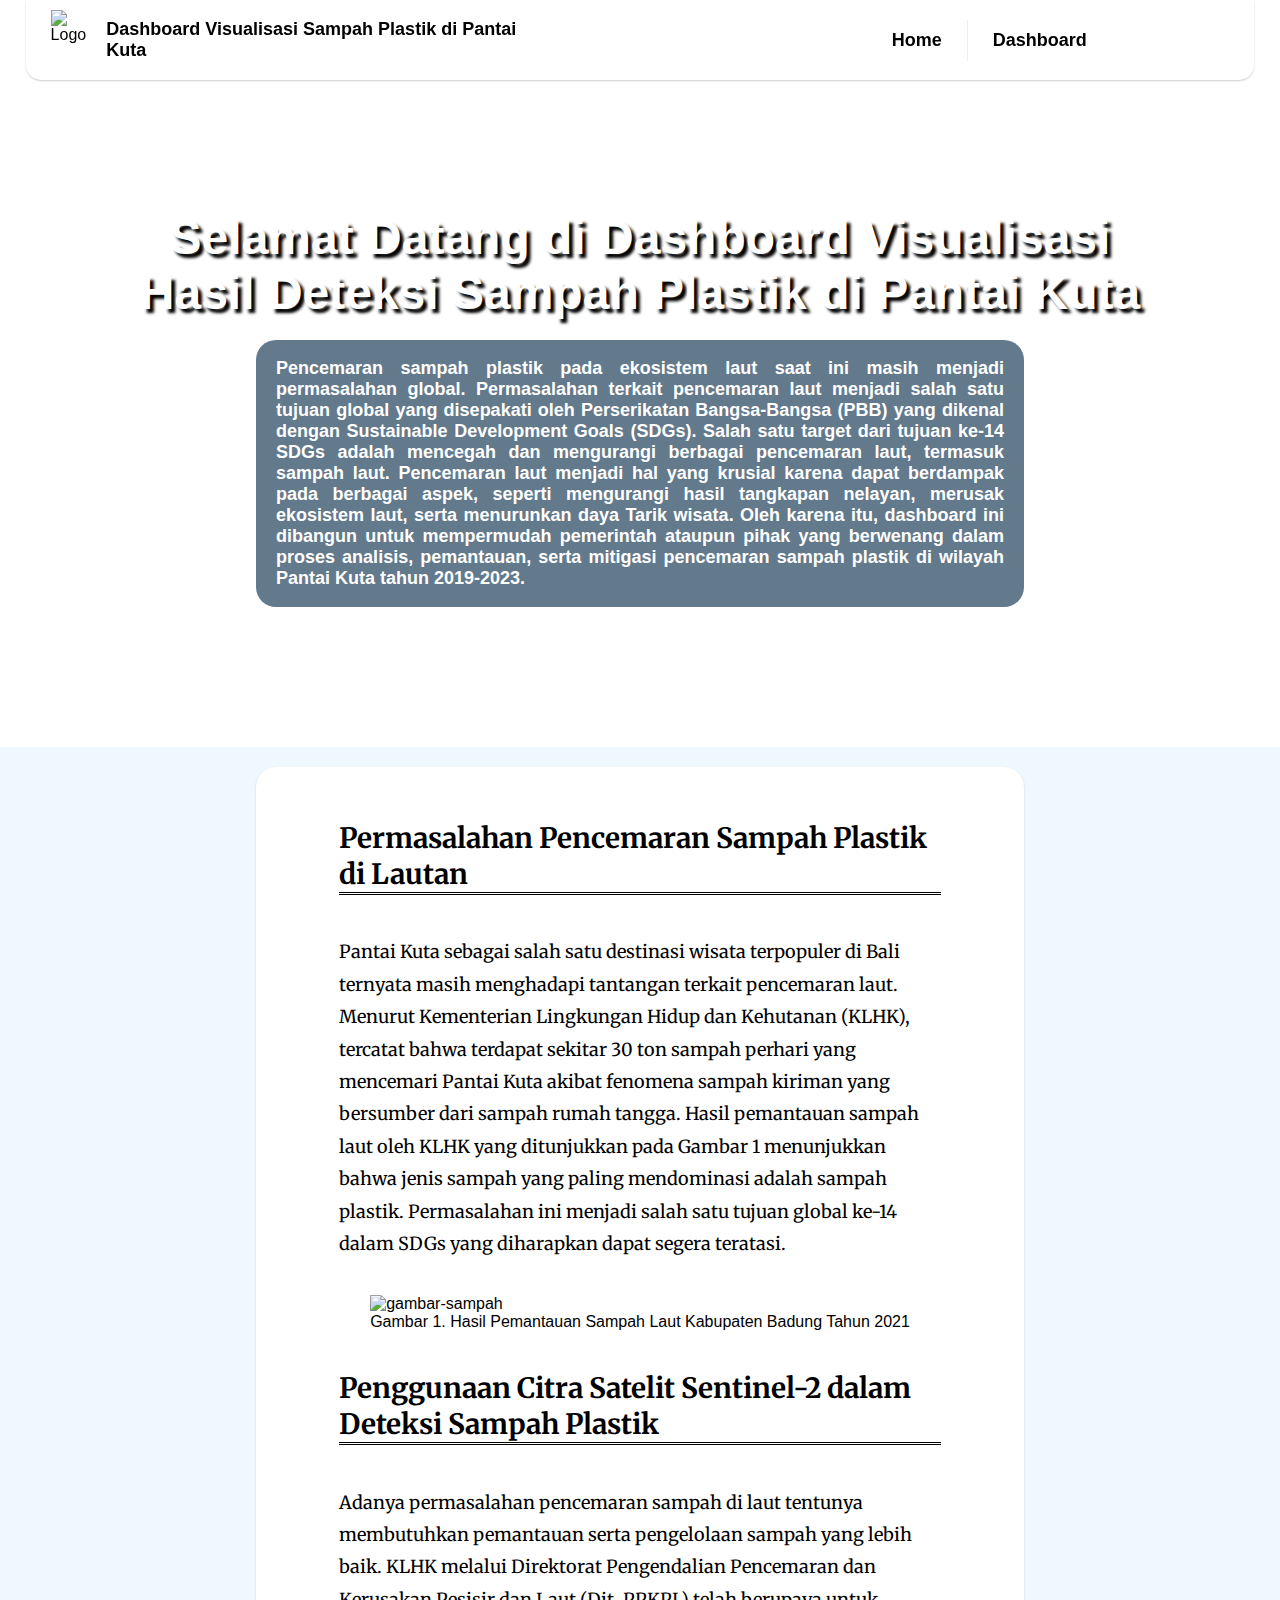
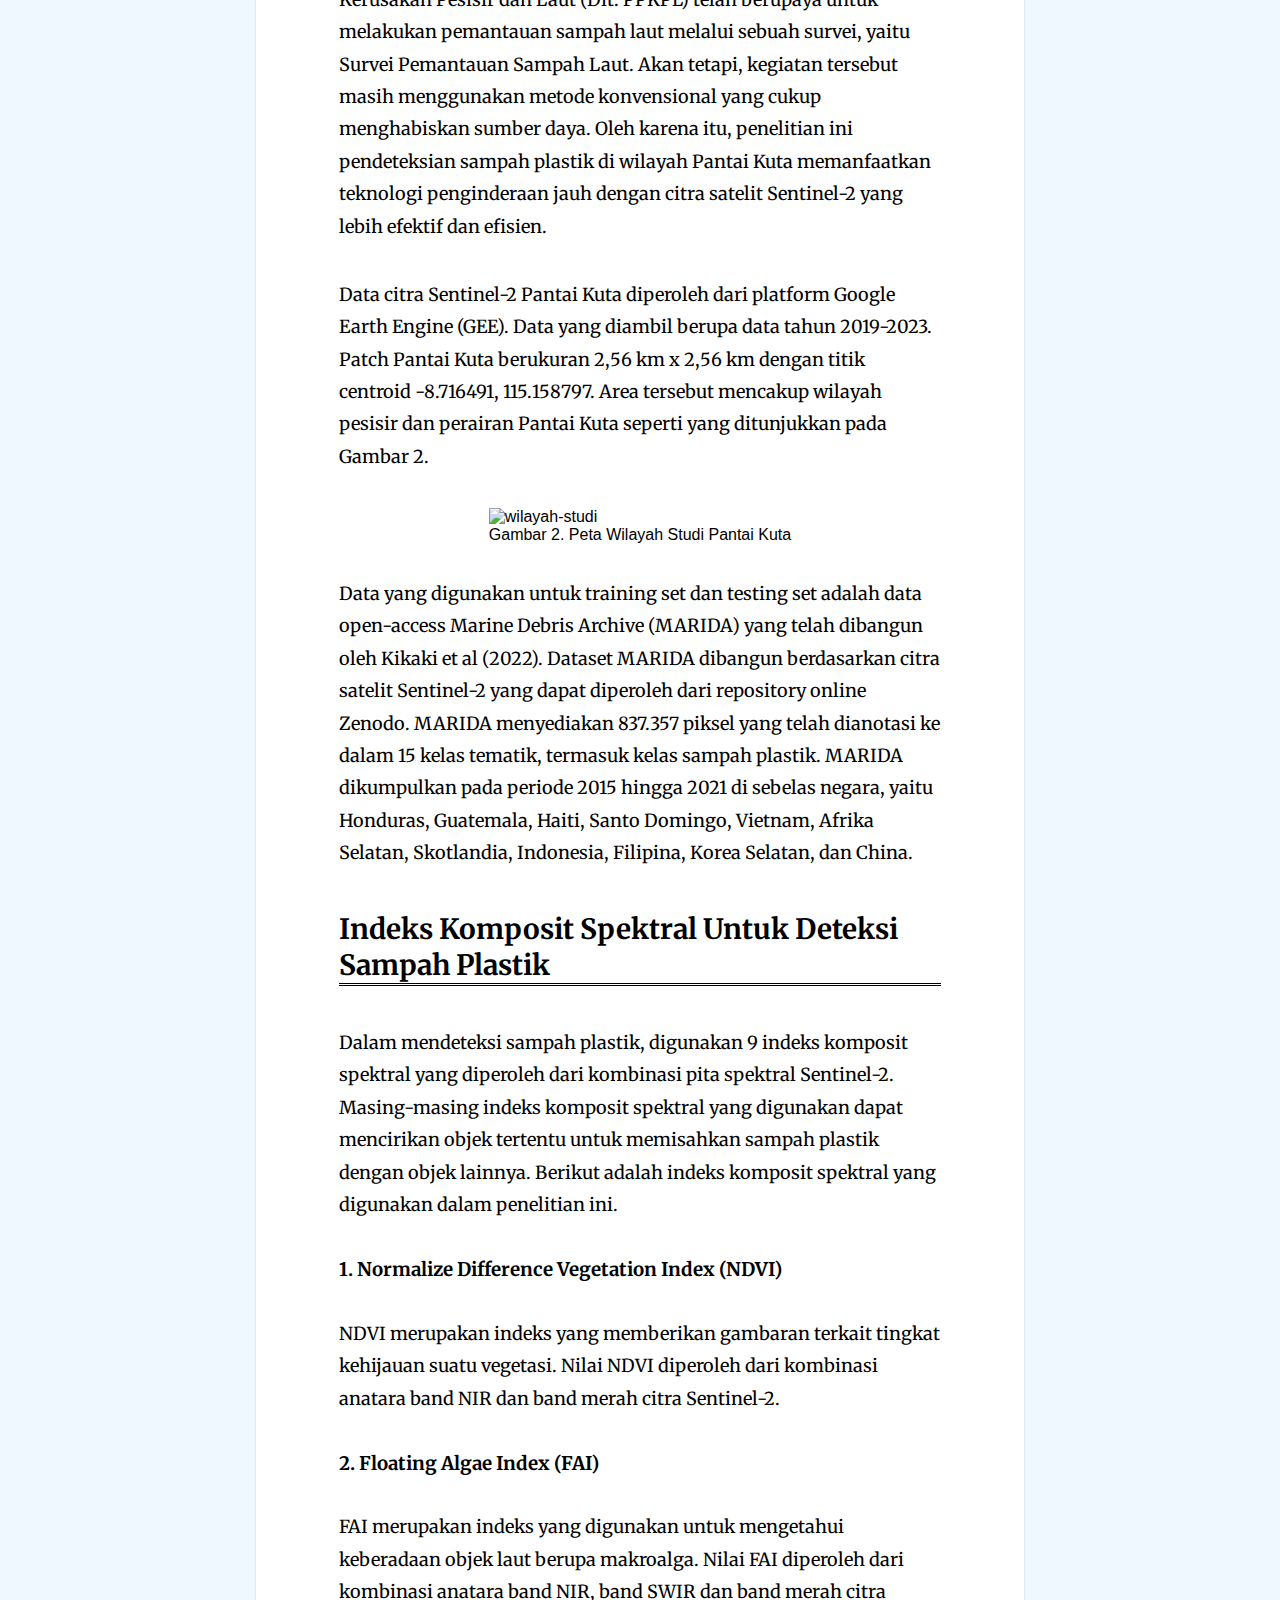
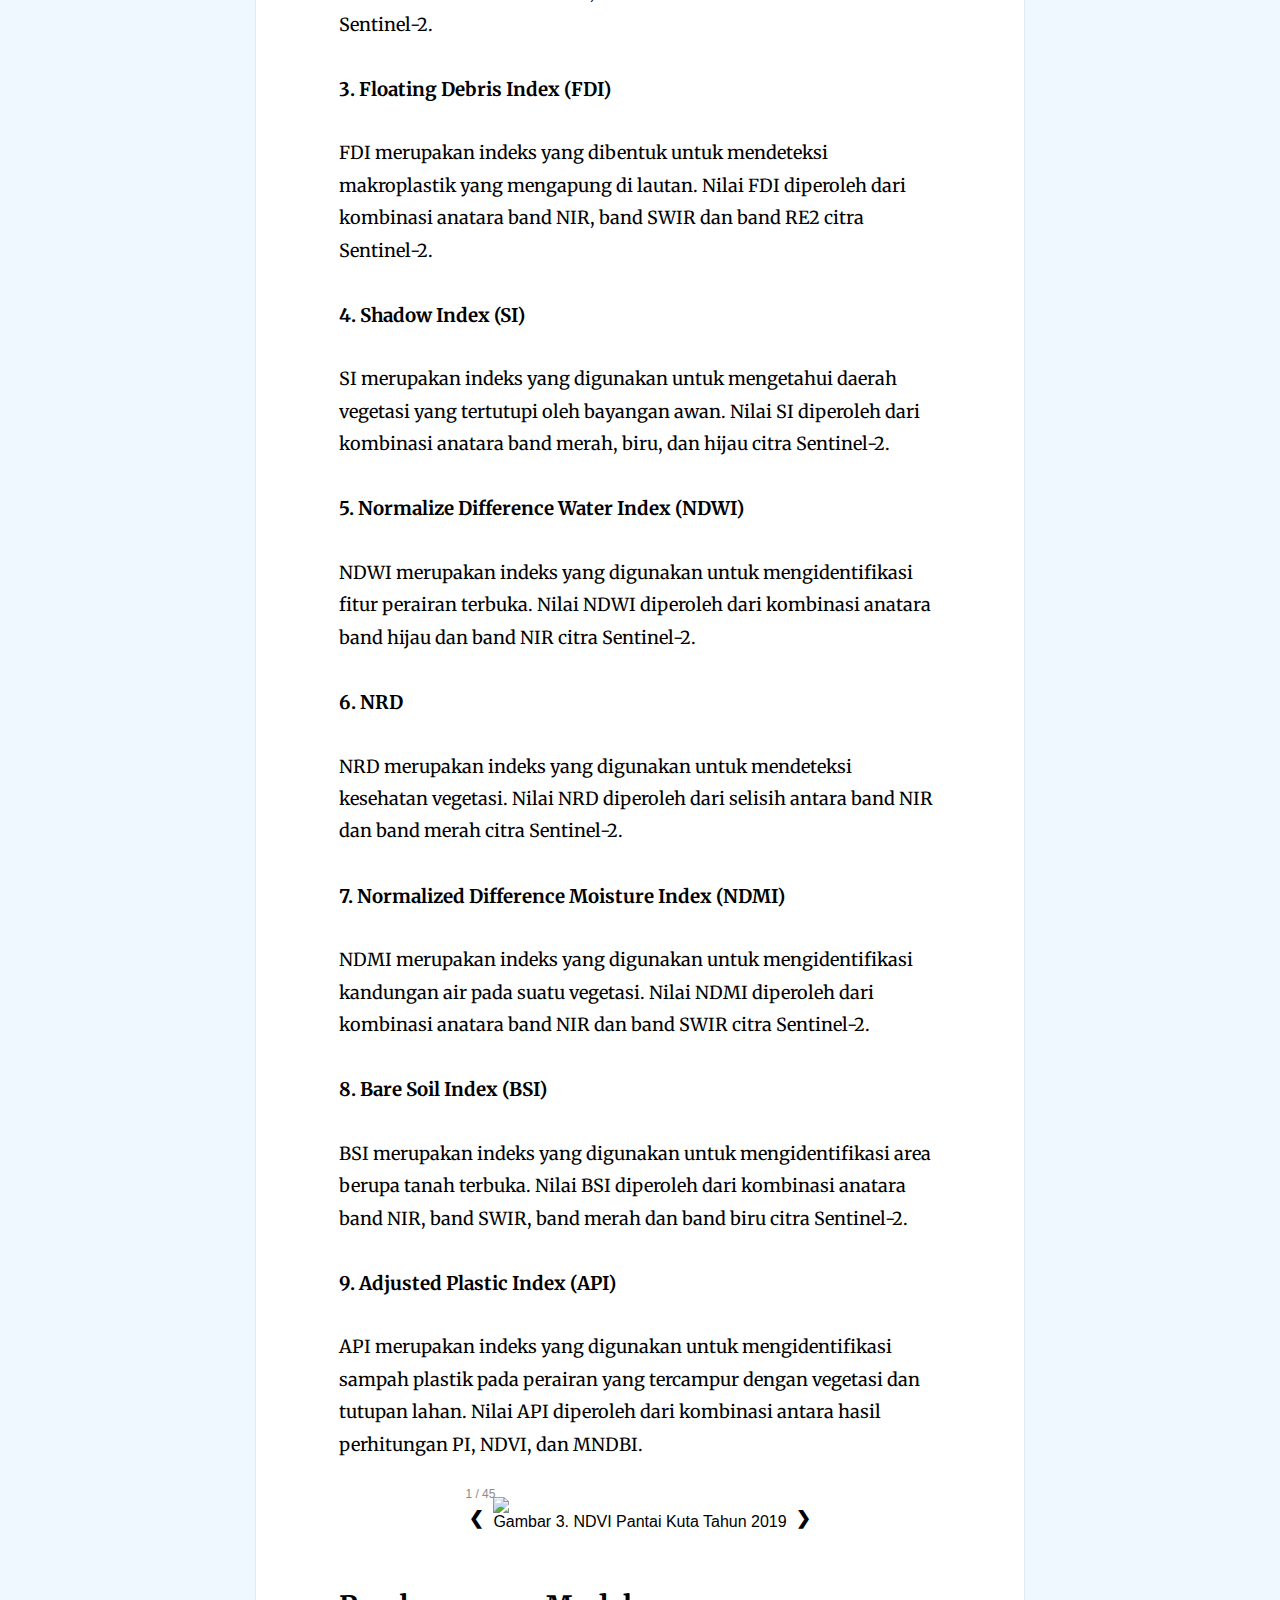
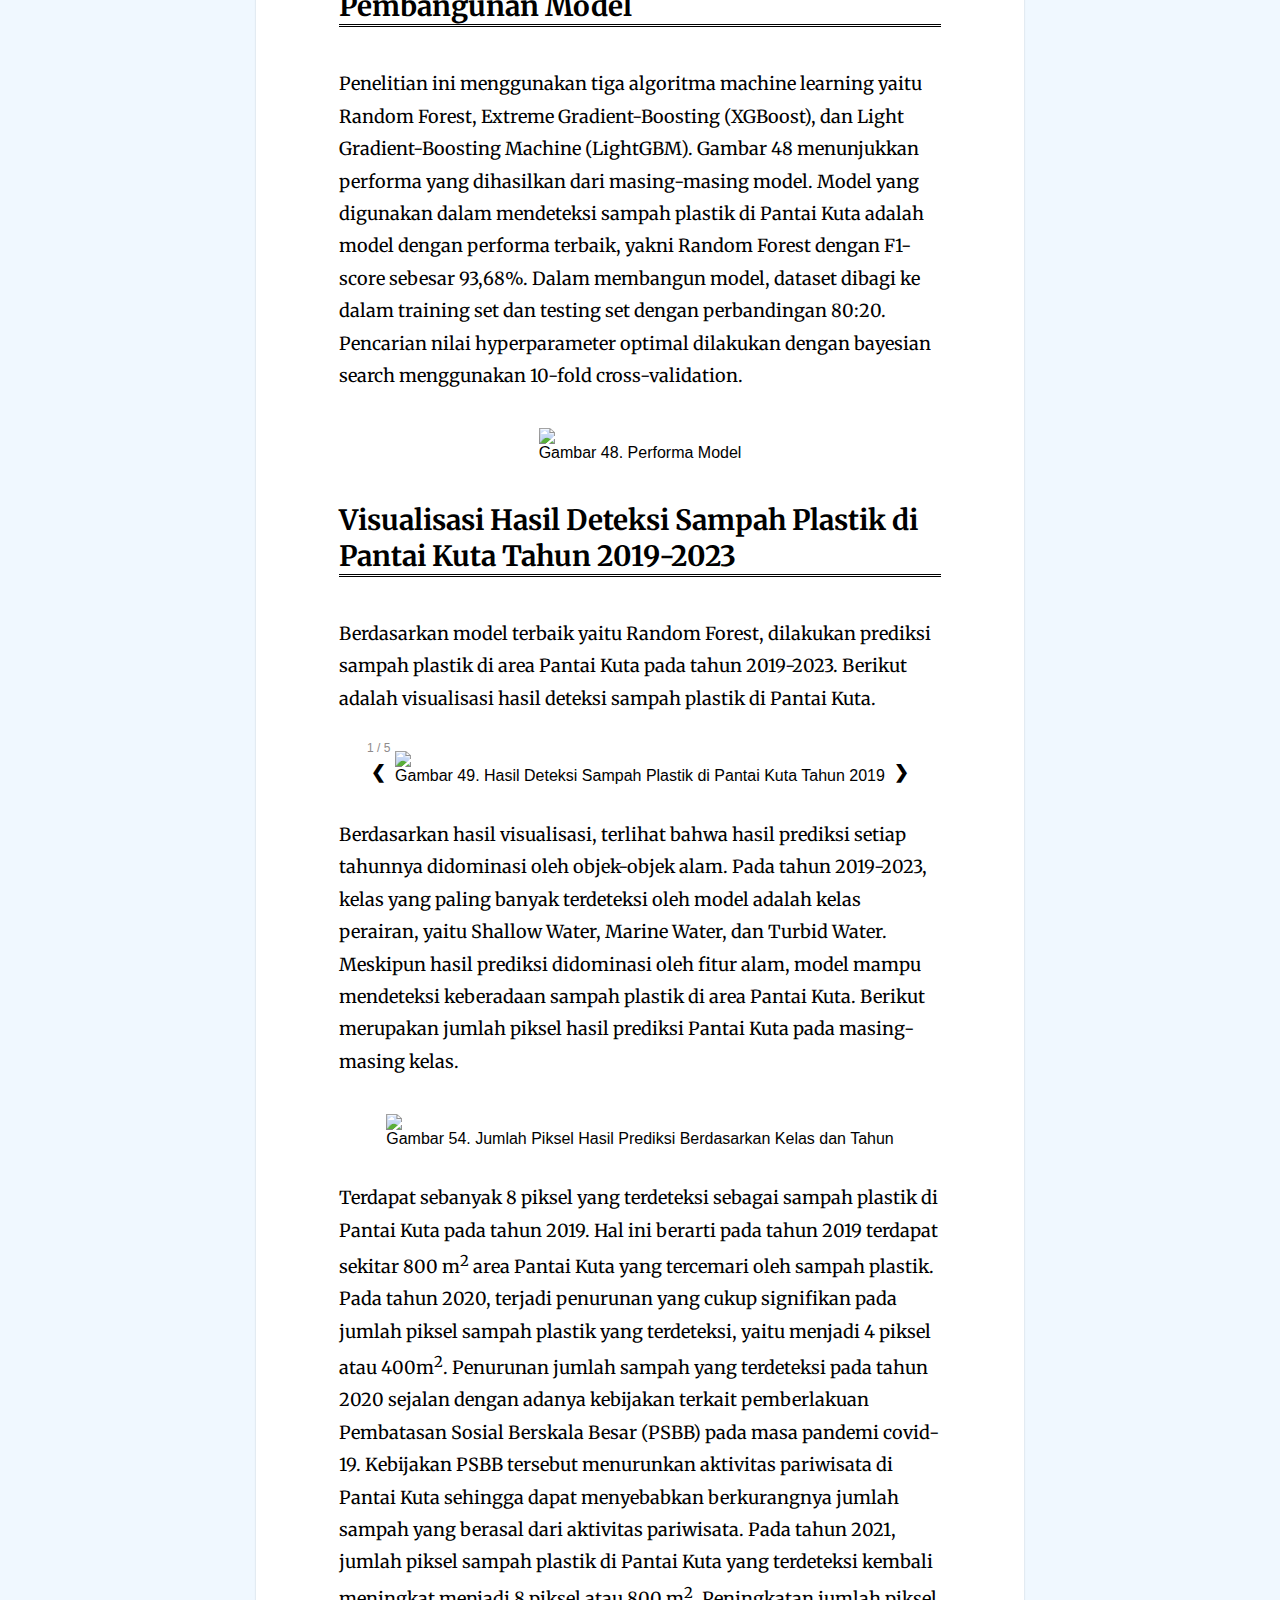
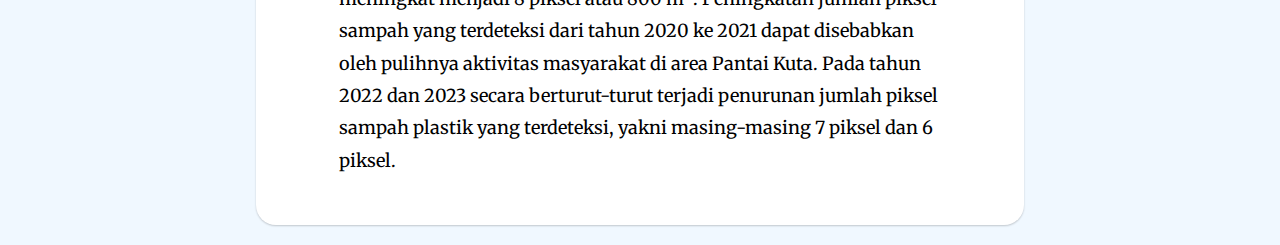
==== index.html @ 047f3d24 "Add files via upload" ====
<!doctype html>
<html lang="en">
    <head>
        <meta charset="utf-8">
        <meta http-equiv="X-UA-Compatible" content="IE=edge">
        <meta name="viewport" content="initial-scale=1,user-scalable=no,maximum-scale=1,width=device-width">
        <meta name="mobile-web-app-capable" content="yes">
        <meta name="apple-mobile-web-app-capable" content="yes">
        <link rel="stylesheet" href="css/leaflet.css">
        <link rel="stylesheet" href="css/qgis2web.css"><link rel="stylesheet" href="css/fontawesome-all.min.css">
        <link rel="stylesheet" href="css/filter.css">
        <link rel="stylesheet" href="css/nouislider.min.css">
        <link rel="stylesheet" href="css/leaflet-control-geocoder.Geocoder.css">
        <link rel="stylesheet" href="css/slideshow.css">
        <link rel="stylesheet" href="css/nav-style.css">
        <link href="https://fonts.googleapis.com/css?family=Merriweather:400,400i,700&display=swap" rel="stylesheet">
        <style>
        html {
            background-color: white;
            width: 100%;
            height: 80%;
            padding: 0;
            margin: 0;
        }
        body {
            width: 100%;
            height: 120%;
            padding: 0;
            margin: 0;
			background-image: url('images/bg.jpeg');
			/* background-position: center; */
			background-size: cover; 
        }
        </style>
        <link rel="icon" href="images/logo-stis.png" type="image/png">
        <title>Dashboard | Pantai Kuta</title>
    </head>
    <body>
        <!-- BATAS -->
        <header>
            <div class="nav-wrapper">
                <div class="logo-container">
                    <img class="logo" src="images/logo-stis.png" alt="Logo">
                    <div class="nav-judul">
                        Dashboard Visualisasi Sampah Plastik di Pantai Kuta
                    </div>
                </div>
                <nav>
                    <input class="hidden" type="checkbox" id="menuToggle">
                    <label class="menu-btn" for="menuToggle">
                        <div class="menu"></div>
                        <div class="menu"></div>
                        <div class="menu"></div>
                    </label>
                    <div class="nav-container">
                        <ul class="nav-tabs">
                            <li class="nav-tab"><a href="index.html">Home</a></li>
                            <li class="nav-tab"><a href="dashboard.html">Dashboard</a></li>
                        </ul>
                    </div>
                </nav>
            </div>
        </header>
		<div class="container1">
            <div class="cont11">
                Selamat Datang di Dashboard Visualisasi<br>Hasil Deteksi Sampah Plastik di Pantai Kuta
            </div>
			<div class="cont12">
                <p>
                    Pencemaran sampah plastik pada ekosistem laut saat ini masih menjadi permasalahan global. Permasalahan terkait pencemaran laut menjadi salah satu tujuan global yang disepakati oleh Perserikatan Bangsa-Bangsa (PBB) yang dikenal dengan Sustainable Development Goals (SDGs). Salah satu target dari tujuan ke-14 SDGs adalah mencegah dan mengurangi berbagai pencemaran laut, termasuk sampah laut. Pencemaran laut menjadi hal yang krusial karena dapat berdampak pada berbagai aspek, seperti mengurangi hasil tangkapan nelayan, merusak ekosistem laut, serta menurunkan daya Tarik wisata. Oleh karena itu, dashboard ini dibangun untuk mempermudah pemerintah ataupun pihak yang berwenang dalam proses analisis, pemantauan, serta mitigasi pencemaran sampah plastik di wilayah Pantai Kuta tahun 2019-2023.
                </p>
            </div>
		</div>

        <div class="container2">
            <div class="container-isi">
                <h2>Permasalahan Pencemaran Sampah Plastik di Lautan</h2>
                <p>
                    Pantai Kuta sebagai salah satu destinasi wisata terpopuler di Bali ternyata masih menghadapi tantangan terkait pencemaran laut. Menurut Kementerian Lingkungan Hidup dan Kehutanan (KLHK), tercatat bahwa terdapat sekitar 30 ton sampah perhari yang mencemari Pantai Kuta akibat fenomena sampah kiriman yang bersumber dari sampah rumah tangga. Hasil pemantauan sampah laut oleh KLHK yang ditunjukkan pada Gambar 1 menunjukkan bahwa jenis sampah yang paling mendominasi adalah sampah plastik. Permasalahan ini menjadi salah satu tujuan global ke-14 dalam SDGs yang diharapkan dapat segera teratasi.
                </p>
                <figure>
                    <img src="images/sampah-kuta.png" alt="gambar-sampah">
                    <figcaption>Gambar 1. Hasil Pemantauan Sampah Laut Kabupaten Badung Tahun 2021</figcaption>
                </figure>
                <h2>Penggunaan Citra Satelit Sentinel-2 dalam Deteksi Sampah Plastik</h2>
                <p>
                    Adanya permasalahan pencemaran sampah di laut tentunya membutuhkan pemantauan serta pengelolaan sampah yang lebih baik. KLHK melalui Direktorat Pengendalian Pencemaran dan Kerusakan Pesisir dan Laut (Dit. PPKPL) telah berupaya untuk melakukan pemantauan sampah laut melalui sebuah survei, yaitu Survei Pemantauan Sampah Laut. Akan tetapi, kegiatan tersebut masih menggunakan metode konvensional yang cukup menghabiskan sumber daya. Oleh karena itu, penelitian ini pendeteksian sampah plastik di wilayah Pantai Kuta memanfaatkan teknologi penginderaan jauh dengan citra satelit Sentinel-2 yang lebih efektif dan efisien.
                </p>
                <p>Data citra Sentinel-2 Pantai Kuta diperoleh dari platform Google Earth Engine (GEE). Data yang diambil berupa data tahun 2019-2023. Patch Pantai Kuta berukuran 2,56 km x 2,56 km dengan titik centroid -8.716491, 115.158797. Area tersebut mencakup wilayah pesisir dan perairan Pantai Kuta seperti yang ditunjukkan pada Gambar 2.</p>
                <figure>
                    <img src="images/layout_kuta.png" alt="wilayah-studi">
                    <figcaption>Gambar 2. Peta Wilayah Studi Pantai Kuta</figcaption>
                </figure>
                <p>
                    Data yang digunakan untuk training set dan testing set adalah data open-access Marine Debris Archive (MARIDA) yang telah dibangun oleh Kikaki et al (2022). Dataset MARIDA dibangun berdasarkan citra satelit Sentinel-2 yang dapat diperoleh dari repository online Zenodo. MARIDA menyediakan 837.357 piksel yang telah dianotasi ke dalam 15 kelas tematik, termasuk kelas sampah plastik. MARIDA dikumpulkan pada periode 2015 hingga 2021 di sebelas negara, yaitu Honduras, Guatemala, Haiti, Santo Domingo, Vietnam, Afrika Selatan, Skotlandia, Indonesia, Filipina, Korea Selatan, dan China.
                </p>
                <h2>Indeks Komposit Spektral Untuk Deteksi Sampah Plastik</h2>
                <p>Dalam mendeteksi sampah plastik, digunakan 9 indeks komposit spektral yang diperoleh dari kombinasi pita spektral Sentinel-2. Masing-masing indeks komposit spektral yang digunakan dapat mencirikan objek tertentu untuk memisahkan sampah plastik dengan objek lainnya. Berikut adalah indeks komposit spektral yang digunakan dalam penelitian ini.</p>
                <h3>1. Normalize Difference Vegetation Index (NDVI)</h3>
                <p>NDVI merupakan indeks yang memberikan gambaran terkait tingkat kehijauan suatu vegetasi. Nilai NDVI diperoleh dari kombinasi anatara band NIR dan band merah citra Sentinel-2.</p>
                <h3>2. Floating Algae Index (FAI)</h3>
                <p>FAI merupakan indeks yang digunakan untuk mengetahui keberadaan objek laut berupa makroalga. Nilai FAI diperoleh dari kombinasi anatara band NIR, band SWIR dan band merah citra Sentinel-2.</p>
                <h3>3. Floating Debris Index (FDI)</h3>
                <p>FDI merupakan indeks yang dibentuk untuk mendeteksi makroplastik yang mengapung di lautan. Nilai FDI diperoleh dari kombinasi anatara band NIR, band SWIR dan band RE2 citra Sentinel-2.</p>
                <h3>4. Shadow Index (SI)</h3>
                <p>SI merupakan indeks yang digunakan untuk mengetahui daerah vegetasi yang tertutupi oleh bayangan awan. Nilai SI diperoleh dari kombinasi anatara band merah, biru, dan hijau citra Sentinel-2. </p>
                <h3>5. Normalize Difference Water Index (NDWI)</h3>
                <p>NDWI merupakan indeks yang digunakan untuk mengidentifikasi fitur perairan terbuka. Nilai NDWI diperoleh dari kombinasi anatara band hijau dan band NIR citra Sentinel-2.</p>
                <h3>6. NRD</h3>
                <p>NRD merupakan indeks yang digunakan untuk mendeteksi kesehatan vegetasi. Nilai NRD diperoleh dari selisih antara band NIR dan band merah citra Sentinel-2.</p>
                <h3>7. Normalized Difference Moisture Index (NDMI)</h3>
                <p>NDMI merupakan indeks yang digunakan untuk mengidentifikasi kandungan air pada suatu vegetasi. Nilai NDMI diperoleh dari kombinasi anatara band NIR dan band SWIR citra Sentinel-2. </p>
                <h3>8. Bare Soil Index (BSI)</h3>
                <p>BSI merupakan indeks yang digunakan untuk mengidentifikasi area berupa tanah terbuka. Nilai BSI diperoleh dari kombinasi anatara band NIR, band SWIR, band merah dan band biru citra Sentinel-2.</p>
                <h3>9. Adjusted Plastic Index (API)</h3>
                <p>API merupakan indeks yang digunakan untuk mengidentifikasi sampah plastik pada perairan yang tercampur dengan vegetasi dan tutupan lahan. Nilai API diperoleh dari kombinasi antara hasil perhitungan PI, NDVI, dan MNDBI. </p>
                <div class="slideshow-container">

                    <div class="mySlides fade">
                      <div class="numbertext">1 / 45</div>
                      <figure>
                        <img src="images/NDVI_2019.png">
                        <figcaption>Gambar 3. NDVI Pantai Kuta Tahun 2019</figcaption>
                      </figure>
                    </div>
                    
                    <div class="mySlides fade">
                      <div class="numbertext">2 / 45</div>
                      <figure>
                        <img src="images/NDVI_2020.png">
                        <figcaption>Gambar 4. NDVI Pantai Kuta Tahun 2020</figcaption>
                      </figure>
                    </div>
                    
                    <div class="mySlides fade">
                        <div class="numbertext">3 / 45</div>
                        <figure>
                          <img src="images/NDVI_2021.png">
                          <figcaption>Gambar 5. NDVI Pantai Kuta Tahun 2021</figcaption>
                        </figure>
                      </div>
                    
                    <div class="mySlides fade">
                        <div class="numbertext">4 / 45</div>
                        <figure>
                          <img src="images/NDVI_2022.png">
                          <figcaption>Gambar 6. NDVI Pantai Kuta Tahun 2022</figcaption>
                        </figure>
                    </div>

                    <div class="mySlides fade">
                        <div class="numbertext">5 / 45</div>
                        <figure>
                          <img src="images/NDVI_2023.png">
                          <figcaption>Gambar 7. NDVI Pantai Kuta Tahun 2023</figcaption>
                        </figure>
                    </div>
                    <div class="mySlides fade">
                        <div class="numbertext">6 / 45</div>
                        <figure>
                          <img src="images/FAI_2019.png">
                          <figcaption>Gambar 8. FAI Pantai Kuta Tahun 2019</figcaption>
                        </figure>
                      </div>
                      
                      <div class="mySlides fade">
                        <div class="numbertext">7 / 45</div>
                        <figure>
                          <img src="images/FAI_2020.png">
                          <figcaption>Gambar 9. FAI Pantai Kuta Tahun 2020</figcaption>
                        </figure>
                      </div>
                      
                      <div class="mySlides fade">
                          <div class="numbertext">8 / 45</div>
                          <figure>
                            <img src="images/FAI_2021.png">
                            <figcaption>Gambar 10. FAI Pantai Kuta Tahun 2021</figcaption>
                          </figure>
                        </div>
                      
                      <div class="mySlides fade">
                          <div class="numbertext">9 / 45</div>
                          <figure>
                            <img src="images/FAI_2022.png">
                            <figcaption>Gambar 11. FAI Pantai Kuta Tahun 2022</figcaption>
                          </figure>
                      </div>
  
                      <div class="mySlides fade">
                          <div class="numbertext">10 / 45</div>
                          <figure>
                            <img src="images/FAI_2023.png">
                            <figcaption>Gambar 12. FAI Pantai Kuta Tahun 2023</figcaption>
                          </figure>
                      </div>
                      <div class="mySlides fade">
                        <div class="numbertext">11 / 45</div>
                        <figure>
                          <img src="images/FDI_2019.png">
                          <figcaption>Gambar 13. FDI Pantai Kuta Tahun 2019</figcaption>
                        </figure>
                      </div>
                      
                      <div class="mySlides fade">
                        <div class="numbertext">12 / 45</div>
                        <figure>
                          <img src="images/FDI_2020.png">
                          <figcaption>Gambar 14. FDI Pantai Kuta Tahun 2020</figcaption>
                        </figure>
                      </div>
                      
                      <div class="mySlides fade">
                          <div class="numbertext">13 / 45</div>
                          <figure>
                            <img src="images/FDI_2021.png">
                            <figcaption>Gambar 15. FDI Pantai Kuta Tahun 2021</figcaption>
                          </figure>
                        </div>
                      
                      <div class="mySlides fade">
                          <div class="numbertext">14 / 45</div>
                          <figure>
                            <img src="images/FDI_2022.png">
                            <figcaption>Gambar 16. FDI Pantai Kuta Tahun 2022</figcaption>
                          </figure>
                      </div>
  
                      <div class="mySlides fade">
                          <div class="numbertext">15 / 45</div>
                          <figure>
                            <img src="images/FDI_2023.png">
                            <figcaption>Gambar 17. FDI Pantai Kuta Tahun 2023</figcaption>
                          </figure>
                      </div>
                      <div class="mySlides fade">
                        <div class="numbertext">16 / 45</div>
                        <figure>
                          <img src="images/SI_2019.png">
                          <figcaption>Gambar 18. SI Pantai Kuta Tahun 2019</figcaption>
                        </figure>
                      </div>
                      
                      <div class="mySlides fade">
                        <div class="numbertext">17 / 45</div>
                        <figure>
                          <img src="images/SI_2020.png">
                          <figcaption>Gambar 19. SI Pantai Kuta Tahun 2020</figcaption>
                        </figure>
                      </div>
                      
                      <div class="mySlides fade">
                          <div class="numbertext">18 / 45</div>
                          <figure>
                            <img src="images/SI_2021.png">
                            <figcaption>Gambar 20. SI Pantai Kuta Tahun 2021</figcaption>
                          </figure>
                        </div>
                      
                      <div class="mySlides fade">
                          <div class="numbertext">19 / 45</div>
                          <figure>
                            <img src="images/SI_2022.png">
                            <figcaption>Gambar 21. SI Pantai Kuta Tahun 2022</figcaption>
                          </figure>
                      </div>
  
                      <div class="mySlides fade">
                          <div class="numbertext">20 / 45</div>
                          <figure>
                            <img src="images/SI_2023.png">
                            <figcaption>Gambar 22. SI Pantai Kuta Tahun 2023</figcaption>
                          </figure>
                      </div>
                      <div class="mySlides fade">
                        <div class="numbertext">21 / 45</div>
                        <figure>
                          <img src="images/NDWI_2019.png">
                          <figcaption>Gambar 23. NDWI Pantai Kuta Tahun 2019</figcaption>
                        </figure>
                      </div>
                      
                      <div class="mySlides fade">
                        <div class="numbertext">22 / 45</div>
                        <figure>
                          <img src="images/NDWI_2020.png">
                          <figcaption>Gambar 24. NDWI Pantai Kuta Tahun 2020</figcaption>
                        </figure>
                      </div>
                      
                      <div class="mySlides fade">
                          <div class="numbertext">23 / 45</div>
                          <figure>
                            <img src="images/NDWI_2021.png">
                            <figcaption>Gambar 25. NDWI Pantai Kuta Tahun 2021</figcaption>
                          </figure>
                        </div>
                      
                      <div class="mySlides fade">
                          <div class="numbertext">24 / 45</div>
                          <figure>
                            <img src="images/NDWI_2022.png">
                            <figcaption>Gambar 26. NDWI Pantai Kuta Tahun 2022</figcaption>
                          </figure>
                      </div>
  
                      <div class="mySlides fade">
                          <div class="numbertext">25 / 45</div>
                          <figure>
                            <img src="images/NDWI_2023.png">
                            <figcaption>Gambar 27. NDWI Pantai Kuta Tahun 2023</figcaption>
                          </figure>
                      </div>
                      <div class="mySlides fade">
                        <div class="numbertext">26 / 45</div>
                        <figure>
                          <img src="images/NRD_2019.png">
                          <figcaption>Gambar 28. NRD Pantai Kuta Tahun 2019</figcaption>
                        </figure>
                      </div>
                      
                      <div class="mySlides fade">
                        <div class="numbertext">27 / 45</div>
                        <figure>
                          <img src="images/NRD_2020.png">
                          <figcaption>Gambar 29. NRD Pantai Kuta Tahun 2020</figcaption>
                        </figure>
                      </div>
                      
                      <div class="mySlides fade">
                          <div class="numbertext">28 / 45</div>
                          <figure>
                            <img src="images/NRD_2021.png">
                            <figcaption>Gambar 30. NRD Pantai Kuta Tahun 2021</figcaption>
                          </figure>
                        </div>
                      
                      <div class="mySlides fade">
                          <div class="numbertext">29 / 45</div>
                          <figure>
                            <img src="images/NRD_2022.png">
                            <figcaption>Gambar 31. NRD Pantai Kuta Tahun 2022</figcaption>
                          </figure>
                      </div>
  
                      <div class="mySlides fade">
                          <div class="numbertext">30 / 45</div>
                          <figure>
                            <img src="images/NRD_2023.png">
                            <figcaption>Gambar 32. NRD Pantai Kuta Tahun 2023</figcaption>
                          </figure>
                      </div>
                      <div class="mySlides fade">
                        <div class="numbertext">31 / 45</div>
                        <figure>
                          <img src="images/NDMI_2019.png">
                          <figcaption>Gambar 33. NDMI Pantai Kuta Tahun 2019</figcaption>
                        </figure>
                      </div>
                      
                      <div class="mySlides fade">
                        <div class="numbertext">32 / 45</div>
                        <figure>
                          <img src="images/NDMI_2020.png">
                          <figcaption>Gambar 34. NDMI Pantai Kuta Tahun 2020</figcaption>
                        </figure>
                      </div>
                      
                      <div class="mySlides fade">
                          <div class="numbertext">33 / 45</div>
                          <figure>
                            <img src="images/NDMI_2021.png">
                            <figcaption>Gambar 35. NDMI Pantai Kuta Tahun 2021</figcaption>
                          </figure>
                        </div>
                      
                      <div class="mySlides fade">
                          <div class="numbertext">34 / 45</div>
                          <figure>
                            <img src="images/NDMI_2022.png">
                            <figcaption>Gambar 36. NDMI Pantai Kuta Tahun 2022</figcaption>
                          </figure>
                      </div>
  
                      <div class="mySlides fade">
                          <div class="numbertext">35 / 45</div>
                          <figure>
                            <img src="images/NDMI_2023.png">
                            <figcaption>Gambar 37. NDMI Pantai Kuta Tahun 2023</figcaption>
                          </figure>
                      </div>
                      <div class="mySlides fade">
                        <div class="numbertext">36 / 45</div>
                        <figure>
                          <img src="images/BSI_2019.png">
                          <figcaption>Gambar 38. BSI Pantai Kuta Tahun 2019</figcaption>
                        </figure>
                      </div>
                      
                      <div class="mySlides fade">
                        <div class="numbertext">37 / 45</div>
                        <figure>
                          <img src="images/BSI_2020.png">
                          <figcaption>Gambar 39. BSI Pantai Kuta Tahun 2020</figcaption>
                        </figure>
                      </div>
                      
                      <div class="mySlides fade">
                          <div class="numbertext">38 / 45</div>
                          <figure>
                            <img src="images/BSI_2021.png">
                            <figcaption>Gambar 40. BSI Pantai Kuta Tahun 2021</figcaption>
                          </figure>
                        </div>
                      
                      <div class="mySlides fade">
                          <div class="numbertext">39 / 45</div>
                          <figure>
                            <img src="images/BSI_2022.png">
                            <figcaption>Gambar 41. BSI Pantai Kuta Tahun 2022</figcaption>
                          </figure>
                      </div>
  
                      <div class="mySlides fade">
                          <div class="numbertext">40 / 45</div>
                          <figure>
                            <img src="images/BSI_2023.png">
                            <figcaption>Gambar 42. BSI Pantai Kuta Tahun 2023</figcaption>
                          </figure>
                      </div>
                      <div class="mySlides fade">
                        <div class="numbertext">41 / 45</div>
                        <figure>
                          <img src="images/API_2019.png">
                          <figcaption>Gambar 43. API Pantai Kuta Tahun 2019</figcaption>
                        </figure>
                      </div>
                      
                      <div class="mySlides fade">
                        <div class="numbertext">42 / 45</div>
                        <figure>
                          <img src="images/API_2020.png">
                          <figcaption>Gambar 44. API Pantai Kuta Tahun 2020</figcaption>
                        </figure>
                      </div>
                      
                      <div class="mySlides fade">
                          <div class="numbertext">43 / 45</div>
                          <figure>
                            <img src="images/API_2021.png">
                            <figcaption>Gambar 45. API Pantai Kuta Tahun 2021</figcaption>
                          </figure>
                        </div>
                      
                      <div class="mySlides fade">
                          <div class="numbertext">44 / 45</div>
                          <figure>
                            <img src="images/API_2022.png">
                            <figcaption>Gambar 46. API Pantai Kuta Tahun 2022</figcaption>
                          </figure>
                      </div>
  
                      <div class="mySlides fade">
                          <div class="numbertext">45 / 45</div>
                          <figure>
                            <img src="images/API_2023.png">
                            <figcaption>Gambar 47. API Pantai Kuta Tahun 2023</figcaption>
                          </figure>
                      </div>
                    <a class="prev" onclick="plusSlides(-1)">❮</a>
                    <a class="next" onclick="plusSlides(1)">❯</a>
                    
                </div> <!--end slideshow-->
                <br>
                    
                <!-- <div style="text-align:center">
                    <span class="dot" onclick="currentSlide(1)"></span> 
                    <span class="dot" onclick="currentSlide(2)"></span> 
                    <span class="dot" onclick="currentSlide(3)"></span> 
                    <span class="dot" onclick="currentSlide(4)"></span> 
                    <span class="dot" onclick="currentSlide(5)"></span> 
                </div> -->
                <h2>Pembangunan Model</h2>
                <p>
                    Penelitian ini menggunakan tiga algoritma machine learning yaitu Random Forest, Extreme Gradient-Boosting (XGBoost), dan Light Gradient-Boosting Machine (LightGBM). Gambar 48 menunjukkan performa yang dihasilkan dari masing-masing model. Model yang digunakan dalam mendeteksi sampah plastik di Pantai Kuta adalah model dengan performa terbaik, yakni Random Forest dengan F1-score sebesar 93,68%. Dalam membangun model, dataset dibagi ke dalam training set dan testing set dengan perbandingan 80:20. Pencarian nilai hyperparameter optimal dilakukan dengan bayesian search menggunakan 10-fold cross-validation.
                </p>
                <figure>
                    <img src="images/hasil-evaluasi-model.png">
                    <figcaption>Gambar 48. Performa Model</figcaption>
                </figure>
                <h2>Visualisasi Hasil Deteksi Sampah Plastik di Pantai Kuta Tahun 2019-2023</h2>
                <p>Berdasarkan model terbaik yaitu Random Forest, dilakukan prediksi sampah plastik di area Pantai Kuta pada tahun 2019-2023. Berikut adalah visualisasi hasil deteksi sampah plastik di Pantai Kuta.</p>
                <div class="slideshow-container2">

                    <div class="mySlides2 fade">
                      <div class="numbertext">1 / 5</div>
                      <figure>
                        <img src="images/Visualisasi_single_S2_2019_KUTA.png">
                        <figcaption>Gambar 49. Hasil Deteksi Sampah Plastik di Pantai Kuta Tahun 2019</figcaption>
                      </figure>
                    </div>
                    <div class="mySlides2 fade">
                        <div class="numbertext">2 / 5</div>
                        <figure>
                          <img src="images/Visualisasi_single_S2_2020_KUTA.png">
                          <figcaption>Gambar 50. Hasil Deteksi Sampah Plastik di Pantai Kuta Tahun 2020</figcaption>
                        </figure>
                      </div>
                      <div class="mySlides2 fade">
                        <div class="numbertext">3 / 5</div>
                        <figure>
                          <img src="images/Visualisasi_single_S2_2021_KUTA.png">
                          <figcaption>Gambar 51. Hasil Deteksi Sampah Plastik di Pantai Kuta Tahun 2021</figcaption>
                        </figure>
                      </div>
                      <div class="mySlides2 fade">
                        <div class="numbertext">4 / 5</div>
                        <figure>
                          <img src="images/Visualisasi_single_S2_2022_KUTA.png">
                          <figcaption>Gambar 52. Hasil Deteksi Sampah Plastik di Pantai Kuta Tahun 2022</figcaption>
                        </figure>
                      </div>
                      <div class="mySlides2 fade">
                        <div class="numbertext">5 / 5</div>
                        <figure>
                          <img src="images/Visualisasi_single_S2_2023_KUTA.png">
                          <figcaption>Gambar 53. Hasil Deteksi Sampah Plastik di Pantai Kuta Tahun 2023</figcaption>
                        </figure>
                      </div>
                    <a class="prev2" onclick="plusSlides2(-1)">❮</a>
                    <a class="next2" onclick="plusSlides2(1)">❯</a>
                </div> <!--end slideshow-->
                <p>Berdasarkan hasil visualisasi, terlihat bahwa hasil prediksi setiap tahunnya didominasi oleh objek-objek alam. Pada tahun 2019-2023, kelas yang paling banyak terdeteksi oleh model adalah kelas perairan, yaitu Shallow Water, Marine Water, dan Turbid Water. Meskipun hasil prediksi didominasi oleh fitur alam, model mampu mendeteksi keberadaan sampah plastik di area Pantai Kuta. Berikut merupakan jumlah piksel hasil prediksi Pantai Kuta pada masing-masing kelas.</p>
                <figure>
                    <img src="images/piksel-perkelas.png">
                    <figcaption>Gambar 54. Jumlah Piksel Hasil Prediksi Berdasarkan Kelas dan Tahun</figcaption>
                </figure>
                <p>Terdapat sebanyak 8 piksel yang terdeteksi sebagai sampah plastik di Pantai Kuta pada tahun 2019. Hal ini berarti pada tahun 2019 terdapat sekitar 800 m<sup>2</sup> area Pantai Kuta yang tercemari oleh sampah plastik. Pada tahun 2020, terjadi penurunan yang cukup signifikan pada jumlah piksel sampah plastik yang terdeteksi, yaitu menjadi 4 piksel atau 400m<sup>2</sup>. Penurunan jumlah sampah yang terdeteksi pada tahun 2020 sejalan dengan adanya kebijakan terkait pemberlakuan Pembatasan Sosial Berskala Besar (PSBB) pada masa pandemi covid-19. Kebijakan PSBB tersebut menurunkan aktivitas pariwisata di Pantai Kuta sehingga dapat menyebabkan berkurangnya jumlah sampah yang berasal dari aktivitas pariwisata. Pada tahun 2021, jumlah piksel sampah plastik di Pantai Kuta yang terdeteksi kembali meningkat menjadi 8 piksel atau 800 m<sup>2</sup>. Peningkatan jumlah piksel sampah yang terdeteksi dari tahun 2020 ke 2021 dapat disebabkan oleh pulihnya aktivitas masyarakat di area Pantai Kuta. Pada tahun 2022 dan 2023 secara berturut-turut terjadi penurunan jumlah piksel sampah plastik yang terdeteksi, yakni masing-masing 7 piksel dan 6 piksel. </p>
            </div> <!---END CONTAINER ISI-->
        </div> <!---END CONTAINER 2-->
        <script>
            let slideIndex = 1;
            showSlides(slideIndex);
            
            function plusSlides(n) {
              showSlides(slideIndex += n);
            }
            
            function currentSlide(n) {
              showSlides(slideIndex = n);
            }
            
            function showSlides(n) {
              let i;
              let slides = document.getElementsByClassName("mySlides");
              let dots = document.getElementsByClassName("dot");
              if (n > slides.length) {slideIndex = 1}    
              if (n < 1) {slideIndex = slides.length}
              for (i = 0; i < slides.length; i++) {
                slides[i].style.display = "none";  
              }
              for (i = 0; i < dots.length; i++) {
                dots[i].className = dots[i].className.replace(" active", "");
              }
              slides[slideIndex-1].style.display = "block";  
              dots[slideIndex-1].className += " active";
            }
        </script>
        <script>
            let slideIndex2 = 1;
            showSlides2(slideIndex);
            
            function plusSlides2(n) {
              showSlides2(slideIndex += n);
            }
            
            function currentSlide2(n) {
              showSlides2(slideIndex = n);
            }
            
            function showSlides2(n) {
              let i;
              let slides = document.getElementsByClassName("mySlides2");
              let dots = document.getElementsByClassName("dot");
              if (n > slides.length) {slideIndex = 1}    
              if (n < 1) {slideIndex = slides.length}
              for (i = 0; i < slides.length; i++) {
                slides[i].style.display = "none";  
              }
              for (i = 0; i < dots.length; i++) {
                dots[i].className = dots[i].className.replace(" active", "");
              }
              slides[slideIndex-1].style.display = "block";  
              dots[slideIndex-1].className += " active";
            }
        </script>
	</body>
</html>
---- css/leaflet.css ----
/* required styles */

.leaflet-pane,
.leaflet-tile,
.leaflet-marker-icon,
.leaflet-marker-shadow,
.leaflet-tile-container,
.leaflet-pane > svg,
.leaflet-pane > canvas,
.leaflet-zoom-box,
.leaflet-image-layer,
.leaflet-layer {
	position: absolute;
	left: 0;
	top: 0;
	}
.leaflet-container {
	overflow: hidden;
	}
.leaflet-tile,
.leaflet-marker-icon,
.leaflet-marker-shadow {
	-webkit-user-select: none;
	   -moz-user-select: none;
	        user-select: none;
	  -webkit-user-drag: none;
	}
/* Prevents IE11 from highlighting tiles in blue */
.leaflet-tile::selection {
	background: transparent;
}
/* Safari renders non-retina tile on retina better with this, but Chrome is worse */
.leaflet-safari .leaflet-tile {
	image-rendering: -webkit-optimize-contrast;
	}
/* hack that prevents hw layers "stretching" when loading new tiles */
.leaflet-safari .leaflet-tile-container {
	width: 1600px;
	height: 1600px;
	-webkit-transform-origin: 0 0;
	}
.leaflet-marker-icon,
.leaflet-marker-shadow {
	display: block;
	}
/* .leaflet-container svg: reset svg max-width decleration shipped in Joomla! (joomla.org) 3.x */
/* .leaflet-container img: map is broken in FF if you have max-width: 100% on tiles */
.leaflet-container .leaflet-overlay-pane svg,
.leaflet-container .leaflet-marker-pane img,
.leaflet-container .leaflet-shadow-pane img,
.leaflet-container .leaflet-tile-pane img,
.leaflet-container img.leaflet-image-layer,
.leaflet-container .leaflet-tile {
	max-width: none !important;
	max-height: none !important;
	}

.leaflet-container.leaflet-touch-zoom {
	-ms-touch-action: pan-x pan-y;
	touch-action: pan-x pan-y;
	}
.leaflet-container.leaflet-touch-drag {
	-ms-touch-action: pinch-zoom;
	/* Fallback for FF which doesn't support pinch-zoom */
	touch-action: none;
	touch-action: pinch-zoom;
}
.leaflet-container.leaflet-touch-drag.leaflet-touch-zoom {
	-ms-touch-action: none;
	touch-action: none;
}
.leaflet-container {
	-webkit-tap-highlight-color: transparent;
	
}
.leaflet-container a {
	-webkit-tap-highlight-color: rgba(51, 181, 229, 0.4);
}
.leaflet-tile {
	filter: inherit;
	visibility: hidden;
	}
.leaflet-tile-loaded {
	visibility: inherit;
	}
.leaflet-zoom-box {
	width: 0;
	height: 0;
	-moz-box-sizing: border-box;
	     box-sizing: border-box;
	z-index: 800;
	}
/* workaround for https://bugzilla.mozilla.org/show_bug.cgi?id=888319 */
.leaflet-overlay-pane svg {
	-moz-user-select: none;
	}

.leaflet-pane         { z-index: 400; }

.leaflet-tile-pane    { z-index: 200; }
.leaflet-overlay-pane { z-index: 400; }
.leaflet-shadow-pane  { z-index: 500; }
.leaflet-marker-pane  { z-index: 600; }
.leaflet-tooltip-pane   { z-index: 650; }
.leaflet-popup-pane   { z-index: 700; }

.leaflet-map-pane canvas { z-index: 100; }
.leaflet-map-pane svg    { z-index: 200; }

.leaflet-vml-shape {
	width: 1px;
	height: 1px;
	}
.lvml {
	behavior: url(#default#VML);
	display: inline-block;
	position: absolute;
	}


/* control positioning */

.leaflet-control {
	position: relative;
	z-index: 800;
	pointer-events: visiblePainted; /* IE 9-10 doesn't have auto */
	pointer-events: auto;
	}
.leaflet-top,
.leaflet-bottom {
	position: absolute;
	z-index: 1000;
	pointer-events: none;
	}
.leaflet-top {
	top: 0;
	}
.leaflet-right {
	right: 0;
	}
.leaflet-bottom {
	bottom: 0;
	}
.leaflet-left {
	left: 0;
	}
.leaflet-control {
	float: left;
	clear: both;
	}
.leaflet-right .leaflet-control {
	float: right;
	}
.leaflet-top .leaflet-control {
	margin-top: 10px;
	}
.leaflet-bottom .leaflet-control {
	margin-bottom: 10px;
	}
.leaflet-left .leaflet-control {
	margin-left: 10px;
	}
.leaflet-right .leaflet-control {
	margin-right: 10px;
	}


/* zoom and fade animations */

.leaflet-fade-anim .leaflet-tile {
	will-change: opacity;
	}
.leaflet-fade-anim .leaflet-popup {
	opacity: 0;
	-webkit-transition: opacity 0.2s linear;
	   -moz-transition: opacity 0.2s linear;
	        transition: opacity 0.2s linear;
	}
.leaflet-fade-anim .leaflet-map-pane .leaflet-popup {
	opacity: 1;
	}
.leaflet-zoom-animated {
	-webkit-transform-origin: 0 0;
	    -ms-transform-origin: 0 0;
	        transform-origin: 0 0;
	}
.leaflet-zoom-anim .leaflet-zoom-animated {
	will-change: transform;
	}
.leaflet-zoom-anim .leaflet-zoom-animated {
	-webkit-transition: -webkit-transform 0.25s cubic-bezier(0,0,0.25,1);
	   -moz-transition:    -moz-transform 0.25s cubic-bezier(0,0,0.25,1);
	        transition:         transform 0.25s cubic-bezier(0,0,0.25,1);
	}
.leaflet-zoom-anim .leaflet-tile,
.leaflet-pan-anim .leaflet-tile {
	-webkit-transition: none;
	   -moz-transition: none;
	        transition: none;
	}

.leaflet-zoom-anim .leaflet-zoom-hide {
	visibility: hidden;
	}


/* cursors */

.leaflet-interactive {
	cursor: pointer;
	}
.leaflet-grab {
	cursor: -webkit-grab;
	cursor:    -moz-grab;
	cursor:         grab;
	}
.leaflet-crosshair,
.leaflet-crosshair .leaflet-interactive {
	cursor: crosshair;
	}
.leaflet-popup-pane,
.leaflet-control {
	cursor: auto;
	}
.leaflet-dragging .leaflet-grab,
.leaflet-dragging .leaflet-grab .leaflet-interactive,
.leaflet-dragging .leaflet-marker-draggable {
	cursor: move;
	cursor: -webkit-grabbing;
	cursor:    -moz-grabbing;
	cursor:         grabbing;
	}

/* marker & overlays interactivity */
.leaflet-marker-icon,
.leaflet-marker-shadow,
.leaflet-image-layer,
.leaflet-pane > svg path,
.leaflet-tile-container {
	pointer-events: none;
	}

.leaflet-marker-icon.leaflet-interactive,
.leaflet-image-layer.leaflet-interactive,
.leaflet-pane > svg path.leaflet-interactive,
svg.leaflet-image-layer.leaflet-interactive path {
	pointer-events: visiblePainted; /* IE 9-10 doesn't have auto */
	pointer-events: auto;
	}

/* visual tweaks */

.leaflet-container {
	background: #ddd;
	outline: 0;
	}
.leaflet-container a {
	color: #0078A8;
	}
.leaflet-container a.leaflet-active {
	outline: 2px solid orange;
	}
.leaflet-zoom-box {
	border: 2px dotted #38f;
	background: rgba(255,255,255,0.5);
	}


/* general typography */
.leaflet-container {
	font: 12px/1.5 "Helvetica Neue", Arial, Helvetica, sans-serif;
	}


/* general toolbar styles */

.leaflet-bar {
	box-shadow: 0 1px 5px rgba(0,0,0,0.65);
	border-radius: 4px;
	}
.leaflet-bar a,
.leaflet-bar a:hover {
	background-color: #fff;
	border-bottom: 1px solid #ccc;
	width: 26px;
	height: 26px;
	line-height: 26px;
	display: block;
	text-align: center;
	text-decoration: none;
	color: black;
	}
.leaflet-bar a,
.leaflet-control-layers-toggle {
	background-position: 50% 50%;
	background-repeat: no-repeat;
	display: block;
	}
.leaflet-bar a:hover {
	background-color: #f4f4f4;
	}
.leaflet-bar a:first-child {
	border-top-left-radius: 4px;
	border-top-right-radius: 4px;
	}
.leaflet-bar a:last-child {
	border-bottom-left-radius: 4px;
	border-bottom-right-radius: 4px;
	border-bottom: none;
	}
.leaflet-bar a.leaflet-disabled {
	cursor: default;
	background-color: #f4f4f4;
	color: #bbb;
	}

.leaflet-touch .leaflet-bar a {
	width: 30px;
	height: 30px;
	line-height: 30px;
	}
.leaflet-touch .leaflet-bar a:first-child {
	border-top-left-radius: 2px;
	border-top-right-radius: 2px;
	}
.leaflet-touch .leaflet-bar a:last-child {
	border-bottom-left-radius: 2px;
	border-bottom-right-radius: 2px;
	}

/* zoom control */

.leaflet-control-zoom-in,
.leaflet-control-zoom-out {
	font: bold 18px 'Lucida Console', Monaco, monospace;
	text-indent: 1px;
	}

.leaflet-touch .leaflet-control-zoom-in, .leaflet-touch .leaflet-control-zoom-out  {
	font-size: 22px;
	}


/* layers control */

.leaflet-control-layers {
	box-shadow: 0 1px 5px rgba(0,0,0,0.4);
	background: #fff;
	border-radius: 5px;
	}
.leaflet-control-layers-toggle {
	background-image: url(images/layers.png);
	width: 36px;
	height: 36px;
	}
.leaflet-retina .leaflet-control-layers-toggle {
	background-image: url(images/layers-2x.png);
	background-size: 26px 26px;
	}
.leaflet-touch .leaflet-control-layers-toggle {
	width: 44px;
	height: 44px;
	}
.leaflet-control-layers .leaflet-control-layers-list,
.leaflet-control-layers-expanded .leaflet-control-layers-toggle {
	display: none;
	}
.leaflet-control-layers-expanded .leaflet-control-layers-list {
	display: block;
	position: relative;
	}
.leaflet-control-layers-expanded {
	padding: 6px 10px 6px 6px;
	color: #333;
	background: #fff;
	}
.leaflet-control-layers-scrollbar {
	overflow-y: scroll;
	overflow-x: hidden;
	padding-right: 5px;
	}
.leaflet-control-layers-selector {
	margin-top: 2px;
	position: relative;
	top: 1px;
	}
.leaflet-control-layers label {
	display: block;
	}
.leaflet-control-layers-separator {
	height: 0;
	border-top: 1px solid #ddd;
	margin: 5px -10px 5px -6px;
	}

/* Default icon URLs */
.leaflet-default-icon-path {
	background-image: url(images/marker-icon.png);
	}


/* attribution and scale controls */

.leaflet-container .leaflet-control-attribution {
	background: #fff;
	background: rgba(255, 255, 255, 0.7);
	margin: 0;
	}
.leaflet-control-attribution,
.leaflet-control-scale-line {
	padding: 0 5px;
	color: #333;
	}
.leaflet-control-attribution a {
	text-decoration: none;
	}
.leaflet-control-attribution a:hover {
	text-decoration: underline;
	}
.leaflet-container .leaflet-control-attribution,
.leaflet-container .leaflet-control-scale {
	font-size: 11px;
	}
.leaflet-left .leaflet-control-scale {
	margin-left: 5px;
	}
.leaflet-bottom .leaflet-control-scale {
	margin-bottom: 5px;
	}
.leaflet-control-scale-line {
	border: 2px solid #777;
	border-top: none;
	line-height: 1.1;
	padding: 2px 5px 1px;
	font-size: 11px;
	white-space: nowrap;
	overflow: hidden;
	-moz-box-sizing: border-box;
	     box-sizing: border-box;

	background: #fff;
	background: rgba(255, 255, 255, 0.5);
	}
.leaflet-control-scale-line:not(:first-child) {
	border-top: 2px solid #777;
	border-bottom: none;
	margin-top: -2px;
	}
.leaflet-control-scale-line:not(:first-child):not(:last-child) {
	border-bottom: 2px solid #777;
	}

.leaflet-touch .leaflet-control-attribution,
.leaflet-touch .leaflet-control-layers,
.leaflet-touch .leaflet-bar {
	box-shadow: none;
	}
.leaflet-touch .leaflet-control-layers,
.leaflet-touch .leaflet-bar {
	border: 2px solid rgba(0,0,0,0.2);
	background-clip: padding-box;
	}


/* popup */

.leaflet-popup {
	position: absolute;
	text-align: center;
	margin-bottom: 20px;
	}
.leaflet-popup-content-wrapper {
	padding: 1px;
	text-align: left;
	border-radius: 12px;
	}
.leaflet-popup-content {
	margin: 13px 19px;
	line-height: 1.4;
	}
.leaflet-popup-content p {
	margin: 18px 0;
	}
.leaflet-popup-tip-container {
	width: 40px;
	height: 20px;
	position: absolute;
	left: 50%;
	margin-left: -20px;
	overflow: hidden;
	pointer-events: none;
	}
.leaflet-popup-tip {
	width: 17px;
	height: 17px;
	padding: 1px;

	margin: -10px auto 0;

	-webkit-transform: rotate(45deg);
	   -moz-transform: rotate(45deg);
	    -ms-transform: rotate(45deg);
	        transform: rotate(45deg);
	}
.leaflet-popup-content-wrapper,
.leaflet-popup-tip {
	background: white;
	color: #333;
	box-shadow: 0 3px 14px rgba(0,0,0,0.4);
	}
.leaflet-container a.leaflet-popup-close-button {
	position: absolute;
	top: 0;
	right: 0;
	padding: 4px 4px 0 0;
	border: none;
	text-align: center;
	width: 18px;
	height: 14px;
	font: 16px/14px Tahoma, Verdana, sans-serif;
	color: #c3c3c3;
	text-decoration: none;
	font-weight: bold;
	background: transparent;
	}
.leaflet-container a.leaflet-popup-close-button:hover {
	color: #999;
	}
.leaflet-popup-scrolled {
	overflow: auto;
	border-bottom: 1px solid #ddd;
	border-top: 1px solid #ddd;
	}

.leaflet-oldie .leaflet-popup-content-wrapper {
	zoom: 1;
	}
.leaflet-oldie .leaflet-popup-tip {
	width: 24px;
	margin: 0 auto;

	-ms-filter: "progid:DXImageTransform.Microsoft.Matrix(M11=0.70710678, M12=0.70710678, M21=-0.70710678, M22=0.70710678)";
	filter: progid:DXImageTransform.Microsoft.Matrix(M11=0.70710678, M12=0.70710678, M21=-0.70710678, M22=0.70710678);
	}
.leaflet-oldie .leaflet-popup-tip-container {
	margin-top: -1px;
	}

.leaflet-oldie .leaflet-control-zoom,
.leaflet-oldie .leaflet-control-layers,
.leaflet-oldie .leaflet-popup-content-wrapper,
.leaflet-oldie .leaflet-popup-tip {
	border: 1px solid #999;
	}


/* div icon */

.leaflet-div-icon {
	background: #fff;
	border: 1px solid #666;
	}


/* Tooltip */
/* Base styles for the element that has a tooltip */
.leaflet-tooltip {
	position: absolute;
	padding: 6px;
	background-color: #fff;
	border: 1px solid #fff;
	border-radius: 3px;
	color: #222;
	white-space: nowrap;
	-webkit-user-select: none;
	-moz-user-select: none;
	-ms-user-select: none;
	user-select: none;
	pointer-events: none;
	box-shadow: 0 1px 3px rgba(0,0,0,0.4);
	}
.leaflet-tooltip.leaflet-clickable {
	cursor: pointer;
	pointer-events: auto;
	}
.leaflet-tooltip-top:before,
.leaflet-tooltip-bottom:before,
.leaflet-tooltip-left:before,
.leaflet-tooltip-right:before {
	position: absolute;
	pointer-events: none;
	border: 6px solid transparent;
	background: transparent;
	content: "";
	}

/* Directions */

.leaflet-tooltip-bottom {
	margin-top: 6px;
}
.leaflet-tooltip-top {
	margin-top: -6px;
}
.leaflet-tooltip-bottom:before,
.leaflet-tooltip-top:before {
	left: 50%;
	margin-left: -6px;
	}
.leaflet-tooltip-top:before {
	bottom: 0;
	margin-bottom: -12px;
	border-top-color: #fff;
	}
.leaflet-tooltip-bottom:before {
	top: 0;
	margin-top: -12px;
	margin-left: -6px;
	border-bottom-color: #fff;
	}
.leaflet-tooltip-left {
	margin-left: -6px;
}
.leaflet-tooltip-right {
	margin-left: 6px;
}
.leaflet-tooltip-left:before,
.leaflet-tooltip-right:before {
	top: 50%;
	margin-top: -6px;
	}
.leaflet-tooltip-left:before {
	right: 0;
	margin-right: -12px;
	border-left-color: #fff;
	}
.leaflet-tooltip-right:before {
	left: 0;
	margin-left: -12px;
	border-right-color: #fff;
	}
---- css/qgis2web.css ----
#map {
            background-color: #ffffff
        }
        th {
            text-align: left;
            vertical-align: top;
        }
        .info {
            padding: 6px 8px;
            font: 14px/16px Arial, Helvetica, sans-serif;
            background: white;
            background: rgba(255,255,255,0.8);
            box-shadow: 0 0 15px rgba(0,0,0,0.2);
            border-radius: 5px;
        }
        .info h2 {
            margin: 0 0 5px;
            color: #777;
        }
        .leaflet-container {
            background: #fff;
            padding-right: 10px;
        }
        .leaflet-popup-content {
            width:auto;
            padding-right:10px;
        }
        .leaflet-tooltip {
            background: none;
            box-shadow: none;
            border: none;
        }
        .leaflet-tooltip-left:before, .leaflet-tooltip-right:before {
            border: 0px;
        }
        }
        .fa, .leaflet-container, a {
            color: #000000 !important;
        }
        .leaflet-control-zoom-in, .leaflet-control-zoom-out,
        .leaflet-control-locate a,
        .leaflet-touch .leaflet-control-geocoder-icon,
        .leaflet-control-search .search-button,
         .leaflet-control-measure {
            background-color: #f8f8f8 !important;
            border-radius: 0px !important;
            color: #000000 !important;
        }
        .abstract {
            font: bold 18px 'Lucida Console', Monaco, monospace;
            text-indent: 1px;
            background-color: #f8f8f8 !important;
            width: 30px !important;
            color: #000000 !important;
            height: 30px !important;
            text-align: center !important;
            line-height: 30px !important;
        }
        .abstractUncollapsed {
            padding: 6px 8px;
            font: 12px/1.5 "Helvetica Neue", Arial, Helvetica, sans-serif;
            background-color:#f8f8f8 !important;
            color: #000000 !important;
            box-shadow: 0 0 15px rgba(0,0,0,0.2);
            border-radius: 5px;
            max-width: 40%;
        }
        .leaflet-touch .leaflet-control-layers,
        .leaflet-touch .leaflet-bar,
        .leaflet-control-search,
        .leaflet-control-measure {
            border: 3px solid rgba(255,255,255,.4) !important;
        }
        .leaflet-control-attribution a {
            color: #0078A8 !important;
        }
        .leaflet-control-scale-line {
            border: 2px solid #f8f8f8 !important;
            border-top: none !important;
            color: black !important;
        }
        .leaflet-control-search .search-button,
        .leaflet-container .leaflet-control-search,
        .leaflet-control-measure {
            box-shadow: none !important;
        }
        .leaflet-control-search .search-button {
            width: 30px !important;
            height: 30px !important;
            font-size: 13px !important;
            text-align: center !important;
            line-height: 30px !important;
        }
        .leaflet-control-measure .leaflet-control {
            width: 30px !important;
            height: 30px !important;
        }
        .leaflet-container .leaflet-control-search{
            background: none !important;
        }
        .leaflet-control-search .search-input {
            margin: 0px 0px 0px 0px !important;
            height: 30px !important;
        }
        .leaflet-control-measure {
            background: none!important;
            border-radius: 4px !important;
        }
        .leaflet-control-measure .leaflet-control-measure-interaction {
            background-color: #f8f8f8 !important;
        }
        .leaflet-touch .leaflet-control-measure
        .leaflet-control-measure-toggle,
        .leaflet-touch .leaflet-control-measure
        .leaflet-control-measure-toggle:hover {
            width: 30px !important;
            height: 30px !important;
            border-radius: 0px !important;
            background-color: #f8f8f8 !important;
            color: #000000 !important;
            font-size: 13px;
            line-height: 30px;
            text-align: center;
            text-indent: 0%;
        }
        .leaflet-control-layers-toggle {
            background-color: #f8f8f8 !important;
        }
---- css/filter.css ----
@charset "UTF-8";
/*
 |  tail.datetime - The vanilla way to select dates and times!
 |  @file       ./less/tail.datetime-harx-light.less
 |  @author     SamBrishes <sam@pytes.net>
 |  @version    0.4.14 - Beta
 |
 |  @website    https://github.com/pytesNET/tail.DateTime
 |  @license    X11 / MIT License
 |  @copyright  Copyright © 2018 - 2019 SamBrishes, pytesNET <info@pytes.net>
 */

/*custom for menus:*/
#menu {
  vertical-align: top;
  display: inline-block;
  width: 20%;
  height: 50%;
  margin-top: 20px;
}

/* BATAS */
#jml_piksel, #jml_area, #legenda {
    background-color: rgb(168, 189, 207);
    text-align: center;
    box-shadow: 0 1px 2px rgba(0, 0, 0, 0.2);
    border-radius: 20px;
    margin: auto;
    margin-top: 10px;
    width: 80%;
    /* height: 80px; */
    padding: 10px;
    box-sizing: border-box;
}
#legenda img {
    width: 100%;
}
#legenda {
    margin-bottom: 30px;
}
#reset-btn {
    cursor: pointer;
}
/* BATAS */

.filterselect{
  font: 12px/1.5 "Roboto", sans-serif;
  margin-top: 10px;
  margin-left: 10px;
  margin-right: 0px;
  margin-bottom: 10px;
  margin: auto;
  width: 80%;
}
.filterselect input, .filterselect select {
    display: block;
    width: 100%;
    height: 90px;
    cursor: pointer;
}
.filterselect p{
    font: 12px/1.5 "Roboto", sans-serif;
  margin-top: 0px !important;
  margin-left: 10px;
  margin-right: 10px;
  margin-bottom: 0px;
}
.filterlabel {
    font: 16px/1.5 "Roboto", sans-serif;
    font-weight: bold;
    /*width: 50%;
    float: right;*/
    margin-right: 10px;
    padding: 0px;
    border: 0px;
    /*clear: left;*/
}
.filterlabel + .filterlabel {
    clear: none;
    text-align: right;
    color: #999;
}
.slider {
  /* font: 12px/1.5 "Helvetica Neue", Arial, Helvetica, sans-serif; */
  margin-top: 10px;
  margin-left: 20px;
  margin-right: 20px;
  margin-bottom: 10px;
}

/* @start MAIN CALENDAR */
.tail-datetime-calendar, .tail-datetime-calendar *, .tail-datetime-calendar *:before,
.tail-datetime-calendar *:after{
    box-sizing: border-box;
    -webkit-box-sizing: border-box;
}
.tail-datetime-calendar{
    top: 0;
    left: 0;
    width: 360px;
    height: auto;
    margin: 15px;
    padding: 0;
    z-index: 3000;
    display: block;
    position: absolute;
    visibility: hidden;
    direction: ltr;
    border-collapse: separate;
    font-family: "Open Sans", Calibri, Arial, sans-serif;
    background-color: white;
    border-width: 0;
    border-style: solid;
    border-color: transparent;
    border-radius: 3px;
    box-shadow: 0 0 0 1px rgba(0, 0, 0, 0.15), 0 1px 2px 1px rgba(0, 0, 0, 0.1);
    -webkit-box-shadow: 0 0 0 1px rgba(0, 0, 0, 0.15), 0 1px 2px 1px rgba(0, 0, 0, 0.1);
}
.tail-datetime-calendar:after{
    clear: both;
    content: "";
    display: block;
    font-size: 0;
    visibility: hidden;
}
.tail-datetime-calendar.calendar-static{
    top: auto;
    left: auto;
    margin-left: auto;
    margin-right: auto;
    position: static;
    visibility: visible;
}
.tail-datetime-calendar button.calendar-close{
    top: 100%;
    right: 15px;
    color: #303438;
    width: 35px;
    height: 25px;
    margin: 1px 0 0 0;
    padding: 5px 10px;
    opacity: 0.5;
    display: inline-block;
    position: absolute;
    font-size: 14px;
    line-height: 1.125em;
    text-shadow: none;
    border: 0;
    outline: none;
    background-color: white;
    background-image: url("[data-uri]\
                dmciIHdpZHRoPSIxMiIgaGVpZ2h0PSIxNiIgdmlld0JveD0iMCAwIDEyIDE2Ij48cGF0aCBmaWxsPSIjMzAzNDM4IiB\
                kPSJNNy40OCA4bDMuNzUgMy43NS0xLjQ4IDEuNDhMNiA5LjQ4bC0zLjc1IDMuNzUtMS40OC0xLjQ4TDQuNTIgOCAuNz\
                cgNC4yNWwxLjQ4LTEuNDhMNiA2LjUybDMuNzUtMy43NSAxLjQ4IDEuNDhMNy40OCA4eiIvPjwvc3ZnPg==");
    background-repeat: no-repeat;
    background-position: center center;
    border-width: 0;
    border-style: solid;
    border-color: transparent;
    border-radius: 0 0 3px 3px;
    box-shadow: 0 0 0 1px rgba(0, 0, 0, 0.15), 0 1px 2px 1px rgba(0, 0, 0, 0.1);
    -webkit-box-shadow: 0 0 0 1px rgba(0, 0, 0, 0.15), 0 1px 2px 1px rgba(0, 0, 0, 0.1);
    transition: opacity 142ms linear;
    -webkit-transition: opacity 142ms linear;
}
.tail-datetime-calendar button.calendar-close:hover{
    opacity: 1;
}
/* @end MAIN CALENDAR */

/* @start CALENDAR TOOLTIP */
.tail-datetime-calendar .calendar-tooltip{
    color: white;
    width: auto;
    margin: 0;
    padding: 0;
    display: block;
    position: absolute;
    background-color: #303438;
    border-radius: 3px;
}
.tail-datetime-calendar .calendar-tooltip:before{
    top: -7px;
    left: 50%;
    width: 0;
    height: 0;
    margin: 0 0 0 -6px;
    content: "";
    display: block;
    position: absolute;
    border-width: 0 7px 7px 7px;
    border-style: solid;
    border-color: transparent transparent #303438 transparent;
}
.tail-datetime-calendar .calendar-tooltip .tooltip-inner{
    width: auto;
    margin: 0;
    padding: 4px 7px;
    display: block;
    font-size: 12px;
    line-height: 14px;
}
/* @end CALENDAR TOOLTIP */

/* @start CALENDAR ACTIONs */
.tail-datetime-calendar .calendar-actions{
    color: #303438;
    width: 100%;
    height: 36px;
    margin: 0;
    padding: 0;
    display: table;
    overflow: hidden;
    border-spacing: 0;
    border-collapse: separate;
    background-color: white;
    border-width: 0;
    border-style: solid;
    border-color: transparent;
    border-radius: 3px 3px 0 0;
}
.tail-datetime-calendar .calendar-actions span{
    margin: 0;
    padding: 0;
    opacity: 0.5;
    display: table-cell;
    position: relative;
    text-align: center;
    line-height: 40px;
    text-shadow: none;
    background-repeat: no-repeat;
    background-position: center center;
    transition: opacity 142ms linear, background 142ms linear;
    -webkit-transition: opacity 142ms linear, background 142ms linear;
}
.tail-datetime-calendar .calendar-actions span[data-action]{
    cursor: pointer;
}
.tail-datetime-calendar .calendar-actions span.action{
    width: 50px;
    font-size: 22px;
}
.tail-datetime-calendar .calendar-actions span.label{
    width: auto;
    opacity: 1;
    font-size: 16px;
}
.tail-datetime-calendar .calendar-actions span:first-child{
    border-radius: 4px 0 0 0;
}
.tail-datetime-calendar .calendar-actions span:last-child{
    border-radius: 0 4px 0 0;
}
.tail-datetime-calendar .calendar-actions span:first-child:before,
.tail-datetime-calendar .calendar-actions span:last-child:before{
    top: 5px;
    bottom: 5px;
    width: 1px;
    height: auto;
    margin: 0;
    padding: 0;
    content: "";
    display: inline-block;
    position: absolute;
    background-color: #e6e6e6;
}
.tail-datetime-calendar .calendar-actions span:first-child:before{
    right: -1px;
}
.tail-datetime-calendar .calendar-actions span:last-child:before{
    left: -1px;
}
.tail-datetime-calendar .calendar-actions span:first-child:hover:before,
.tail-datetime-calendar .calendar-actions span:last-child:hover:before{
    display: none;
}
.tail-datetime-calendar .calendar-actions span[data-action]:hover{
    opacity: 0.95;
    background-color: #e6e6e6;
}
.tail-datetime-calendar .calendar-actions span.action-prev{
    background-image: url("[data-uri]\
                mciIHdpZHRoPSI2IiBoZWlnaHQ9IjE2IiB2aWV3Qm94PSIwIDAgNiAxNiI+PHBhdGggZD0iTTYgMkwwIDhsNiA2VjJ6\
                Ii8+PC9zdmc+");
}
.tail-datetime-calendar .calendar-actions span.action-next{
    background-image: url("[data-uri]\
                dmciIHdpZHRoPSI2IiBoZWlnaHQ9IjE2IiB2aWV3Qm94PSIwIDAgNiAxNiI+PHBhdGggZD0iTTAgMTRsNi02LTYtNnY\
                xMnoiLz48L3N2Zz4=");
}
.tail-datetime-calendar .calendar-actions span.action-submit{
    background-image: url("[data-uri]\
                dmciIHdpZHRoPSIxMiIgaGVpZ2h0PSIxNiIgdmlld0JveD0iMCAwIDEyIDE2Ij48cGF0aCBkPSJNMTIgNWwtOCA4LTQ\
                tNCAxLjUtMS41TDQgMTBsNi41LTYuNUwxMiA1eiIvPjwvc3ZnPg==");
}
.tail-datetime-calendar .calendar-actions span.action-cancel{
    background-image: url("[data-uri]\
                dmciIHdpZHRoPSIxMiIgaGVpZ2h0PSIxNiIgdmlld0JveD0iMCAwIDEyIDE2Ij48cGF0aCBmaWxsPSIjMzAzNDM4IiB\
                kPSJNNy40OCA4bDMuNzUgMy43NS0xLjQ4IDEuNDhMNiA5LjQ4bC0zLjc1IDMuNzUtMS40OC0xLjQ4TDQuNTIgOCAuNz\
                cgNC4yNWwxLjQ4LTEuNDhMNiA2LjUybDMuNzUtMy43NSAxLjQ4IDEuNDhMNy40OCA4eiIvPjwvc3ZnPg==");
}
/* @end CALENDAR ACTIONs */

/* @start CALENDAR DATEPICKER */
.tail-datetime-calendar .calendar-datepicker{
    width: 100%;
    margin: 0 0 15px 0;
    padding: 0;
    display: block;
    position: relative;
}
.tail-datetime-calendar .calendar-datepicker:after{
    top: -1px;
    left: 10px;
    right: 10px;
    content: "";
    position: absolute;
    border-width: 1px 0 0 0;
    border-style: solid;
    border-color: #e6e6e6;
}
.tail-datetime-calendar .calendar-datepicker table{
    width: 100%;
    margin: 0;
    padding: 0;
    border-spacing: 1px;
    border-collapse: separate;
}
.tail-datetime-calendar .calendar-datepicker table tr th,
.tail-datetime-calendar .calendar-datepicker table tr td{
    color: #303438;
    width: 50px;
    height: 35px;
    padding: 0;
    position: relative;
    font-size: 13px;
    text-align: center;
    font-weight: normal;
    text-shadow: none;
    line-height: 30px;
    background-color: transparent;
    border-width: 1px;
    border-style: solid;
    border-color: transparent;
    border-radius: 3px;
}
.tail-datetime-calendar .calendar-datepicker table tr td{
    cursor: pointer;
}
.tail-datetime-calendar .calendar-datepicker table tr td span.inner{
    margin: 0;
    padding: 0;
    display: inline-block;
}
.tail-datetime-calendar .calendar-datepicker table tr td.date-disabled{
    cursor: not-allowed;
    color: #A0A4A8;
}
.tail-datetime-calendar .calendar-datepicker table tr td.date-disabled:after{
    color: #A0A4A8;
    top: 0;
    left: 0;
    width: 49px;
    height: 35px;
    margin: 0;
    padding: 0;
    content: "✕";
    opacity: 0.25;
    display: inline-block;
    position: absolute;
    font-size: 30px;
    line-height: 35px;
}
.tail-datetime-calendar .calendar-datepicker table tr td.date-previous,
.tail-datetime-calendar .calendar-datepicker table tr td.date-next{
    color: #808488;
    background-color: transparent;
}
.tail-datetime-calendar .calendar-datepicker table tr td.date-today:before,
.tail-datetime-calendar .calendar-datepicker table tr td .tooltip-tick{
    top: 5px;
    width: 5px;
    height: 5px;
    margin: 0;
    padding: 0;
    z-index: 20;
    content: "";
    display: inline-block;
    position: absolute;
    border-width: 0;
    border-style: solid;
    border-color: transparent;
    border-radius: 50%;
}
.tail-datetime-calendar .calendar-datepicker table tr td.date-today:before{
    left: 5px;
    background-color: #32B93C;
}
.tail-datetime-calendar .calendar-datepicker table tr td .tooltip-tick{
    right: 5px;
    background-color: #303438;
}
.tail-datetime-calendar .calendar-datepicker table tr td.date-select.date-today:before,
.tail-datetime-calendar .calendar-datepicker table tr td.date-select .tooltip-tick{
    background-color: white;
}
.tail-datetime-calendar .calendar-datepicker table tr td .tooltip-tick:before,
.tail-datetime-calendar .calendar-datepicker table tr td .tooltip-tick:after{
    display: none;
}
.tail-datetime-calendar .calendar-datepicker table tr td.calendar-day,
.tail-datetime-calendar .calendar-datepicker table tr td.calendar-month,
.tail-datetime-calendar .calendar-datepicker table tr td.calendar-year,
.tail-datetime-calendar .calendar-datepicker table tr td.calendar-decade{
    width: 14.28571429%;
    height: 35px;
}
.tail-datetime-calendar .calendar-datepicker table tr td.calendar-day:hover,
.tail-datetime-calendar .calendar-datepicker table tr td.calendar-month:hover,
.tail-datetime-calendar .calendar-datepicker table tr td.calendar-year:hover,
.tail-datetime-calendar .calendar-datepicker table tr td.calendar-decade:hover{
    border-color: #e6e6e6;
}
.tail-datetime-calendar .calendar-datepicker table tr td.calendar-day.date-disabled:hover,
.tail-datetime-calendar .calendar-datepicker table tr td.calendar-month.date-disabled:hover,
.tail-datetime-calendar .calendar-datepicker table tr td.calendar-year.date-disabled:hover,
.tail-datetime-calendar .calendar-datepicker table tr td.calendar-decade.date-disabled:hover{
    border-color: white;
    background-color: white;
}
.tail-datetime-calendar .calendar-datepicker table tr td.calendar-day.date-today,
.tail-datetime-calendar .calendar-datepicker table tr td.calendar-month.date-today,
.tail-datetime-calendar .calendar-datepicker table tr td.calendar-year.date-today,
.tail-datetime-calendar .calendar-datepicker table tr td.calendar-decade.date-today{
    color: #32B93C;
    border-color: #32B93C;
}
.tail-datetime-calendar .calendar-datepicker table tr td.calendar-day.date-select,
.tail-datetime-calendar .calendar-datepicker table tr td.calendar-month.date-select,
.tail-datetime-calendar .calendar-datepicker table tr td.calendar-year.date-select,
.tail-datetime-calendar .calendar-datepicker table tr td.calendar-decade.date-select{
    border-color: #149BE6;
    background-color: #149BE6;
}
.tail-datetime-calendar .calendar-datepicker table tr td.calendar-day.date-select span,
.tail-datetime-calendar .calendar-datepicker table tr td.calendar-month.date-select span,
.tail-datetime-calendar .calendar-datepicker table tr td.calendar-year.date-select span,
.tail-datetime-calendar .calendar-datepicker table tr td.calendar-decade.date-select span{
    color: white;
}
.tail-datetime-calendar .calendar-datepicker table tr td.calendar-day span.inner,
.tail-datetime-calendar .calendar-datepicker table tr td.calendar-month span.inner,
.tail-datetime-calendar .calendar-datepicker table tr td.calendar-year span.inner,
.tail-datetime-calendar .calendar-datepicker table tr td.calendar-decade span.inner{
    border: 0;
}
.tail-datetime-calendar .calendar-datepicker table tr td.calendar-year,
.tail-datetime-calendar .calendar-datepicker table tr td.calendar-decade{
    width: 25%;
}
.tail-datetime-calendar .calendar-datepicker table tr td.calendar-decade span.inner{
    height: 54px;
    padding: 7px 15px;
    text-align: center;
    line-height: 20px;
}
/* @end CALENDAR DATEPICKER */

/* @start CALENDAR TIMEPICKER */
.tail-datetime-calendar .calendar-timepicker{
    width: 100%;
    margin: 0;
    padding: 0;
    display: block;
    position: relative;
    border-top: 0;
    text-align: center;
}
.tail-datetime-calendar .calendar-timepicker:after{
    top: -1px;
    left: 10px;
    right: 10px;
    content: "";
    position: absolute;
    border-width: 1px 0 0 0;
    border-style: solid;
    border-color: #e6e6e6;
}
.tail-datetime-calendar .calendar-timepicker .timepicker-field{
    width: auto;
    margin: 0;
    padding: 20px 10px 10px 10px;
    display: inline-block;
    position: relative;
    text-align: center;
}
.tail-datetime-calendar .calendar-timepicker .timepicker-field:first-of-type{
    text-align: right;
}
.tail-datetime-calendar .calendar-timepicker .timepicker-field:last-of-type{
    text-align: left;
}
.tail-datetime-calendar .calendar-timepicker .timepicker-field input[type="text"]{
    color: #606468;
    width: 75px;
    height: 35px;
    margin: 0;
    z-index: 4;
    padding: 3px 20px 3px 5px;
    display: inline-block;
    position: relative;
    font-size: 12px;
    text-align: center;
    appearance: textfield;
    -moz-appearance: textfield;
    -webkit-appearance: textfield;
    background-color: white;
    border-width: 1px;
    border-style: solid;
    border-color: #E0E0E0;
    border-radius: 3px;
    box-shadow: none;
    -webkit-box-shadow: none;
    transition: color 142ms linear, border 142ms linear, background 142ms linear;
    -webkit-transition: color 142ms linear, border 142ms linear, background 142ms linear;
}
.tail-datetime-calendar .calendar-timepicker .timepicker-field input[type="text"]:hover{
    color: #404448;
    border-color: #D0D0D0;
    background-color: white;
}
.tail-datetime-calendar .calendar-timepicker .timepicker-field input[type="text"]:focus{
    color: #303438;
    border-color: #149BE6;
    background-color: white;
}
.tail-datetime-calendar .calendar-timepicker .timepicker-field input[type="text"]:disabled{
    cursor: not-allowed;
    color: #A0A4A8;
    border-color: #D0D0D0;
    background-color: #F0F0F0;
}
.tail-datetime-calendar .calendar-timepicker .timepicker-field button.picker-step{
    right: 11px;
    width: 20px;
    height: 17px;
    margin: 0;
    padding: 0;
    z-index: 15;
    display: inline-block;
    position: absolute;
    background-color: white;
    box-shadow: none;
    -webkit-box-shadow: none;
    transition: border 142ms linear, background 142ms linear;
    -webkit-transition: border 142ms linear, background 142ms linear;
}
.tail-datetime-calendar .calendar-timepicker .timepicker-field button.picker-step:before{
    top: 5px;
    left: 50%;
    width: 0;
    height: 0;
    margin: 0 0 0 -3px;
    padding: 0;
    content: "";
    display: inline-block;
    position: absolute;
    transition: border 142ms linear;
    -webkit-transition: border 142ms linear;
}
.tail-datetime-calendar .calendar-timepicker .timepicker-field button.picker-step.step-up{
    top: 21px;
    border-width: 0 0 1px 1px;
    border-style: solid;
    border-color: #E0E0E0;
    border-radius: 0 2px 0 0;
}
.tail-datetime-calendar .calendar-timepicker .timepicker-field button.picker-step.step-up:hover{
    background-color: white;
}
.tail-datetime-calendar .calendar-timepicker .timepicker-field button.picker-step.step-up:before{
    border-width: 0 4px 5px 4px;
    border-style: solid;
    border-color: transparent transparent #606468 transparent;
}
.tail-datetime-calendar .calendar-timepicker .timepicker-field button.picker-step.step-down{
    top: 37px;
    border-width: 1px 0 0 1px;
    border-style: solid;
    border-color: #E0E0E0;
    border-radius: 0 0 2px 0;
}
.tail-datetime-calendar .calendar-timepicker .timepicker-field button.picker-step.step-down:hover{
    background-color: white;
}
.tail-datetime-calendar .calendar-timepicker .timepicker-field button.picker-step.step-down:before{
    border-width: 5px 4px 0 4px;
    border-style: solid;
    border-color: #606468 transparent transparent transparent;
}
.tail-datetime-calendar .calendar-timepicker .timepicker-field input:focus + button.step-up{
    border-color: #149BE6;
    background-color: white;
}
.tail-datetime-calendar .calendar-timepicker .timepicker-field input:focus + button.step-up:before{
    border-bottom-color: #149BE6;
}
.tail-datetime-calendar .calendar-timepicker .timepicker-field input:focus + button.step-up:hover{
    color: white;
    background-color: #149BE6;
}
.tail-datetime-calendar .calendar-timepicker .timepicker-field input:focus + button.step-up:hover:before{
    border-bottom-color: white;
}
.tail-datetime-calendar .calendar-timepicker .timepicker-field input:focus + button + button.step-down{
    border-color: #149BE6;
    background-color: white;
}
.tail-datetime-calendar .calendar-timepicker .timepicker-field input:focus + button + button.step-down:before{
    border-top-color: #149BE6;
}
.tail-datetime-calendar .calendar-timepicker .timepicker-field input:focus + button + button.step-down:hover{
    color: white;
    background-color: #149BE6;
}
.tail-datetime-calendar .calendar-timepicker .timepicker-field input:focus + button + button.step-down:hover:before{
    border-top-color: white;
}
.tail-datetime-calendar .calendar-timepicker .timepicker-field input:disabled + button.step-up{
    cursor: not-allowed;
    border-color: #D0D0D0;
    background-color: #F0F0F0;
}
.tail-datetime-calendar .calendar-timepicker .timepicker-field input:disabled + button.step-up:hover{
    border-color: #D0D0D0;
    background-color: #F0F0F0;
}
.tail-datetime-calendar .calendar-timepicker .timepicker-field input:disabled + button.step-up:before{
    border-bottom-color: #A0A4A8;
}
.tail-datetime-calendar .calendar-timepicker .timepicker-field input:disabled + button + button.step-down{
    cursor: not-allowed;
    border-color: #D0D0D0;
    background-color: #F0F0F0;
}
.tail-datetime-calendar .calendar-timepicker .timepicker-field input:disabled + button + button.step-down:hover{
    border-color: #D0D0D0;
    background-color: #F0F0F0;
}
.tail-datetime-calendar .calendar-timepicker .timepicker-field input:disabled + button + button.step-down:before{
    border-top-color: #A0A4A8;
}
.tail-datetime-calendar .calendar-timepicker .timepicker-field label{
    color: #606468;
    margin: 0;
    padding: 0;
    display: block;
    font-size: 12px;
}
.tail-datetime-calendar .calendar-timepicker label.timepicker-switch{
    cursor: pointer;
    margin: 0 0 -8px 0;
    padding: 15px 0 0 0;
    display: block;
    text-align: center;
    vertical-align: top;
}
.tail-datetime-calendar .calendar-timepicker label.timepicker-switch:before,
.tail-datetime-calendar .calendar-timepicker label.timepicker-switch:after{
    width: auto;
    margin: 0;
    padding: 0 5px;
    font-size: 12px;
    line-height: 16px;
    vertical-align: top;
}
.tail-datetime-calendar .calendar-timepicker label.timepicker-switch:before{
    content: attr(data-am);
}
.tail-datetime-calendar .calendar-timepicker label.timepicker-switch:after{
    content: attr(data-pm);
}
.tail-datetime-calendar .calendar-timepicker label.timepicker-switch input[type="checkbox"]{
    display: none;
}
.tail-datetime-calendar .calendar-timepicker label.timepicker-switch input[type="checkbox"] + span{
    display: inline-block;
    position: relative;
    vertical-align: top;
}
.tail-datetime-calendar .calendar-timepicker label.timepicker-switch input[type="checkbox"] + span:before{
    width: 50px;
    height: 16px;
    content: "";
    display: inline-block;
    vertical-align: top;
    border-width: 1px;
    border-style: solid;
    border-color: #149BE6;
    border-radius: 14px;
    transition: border 284ms linear;
    -webkit-transition: border 284ms linear;
}
.tail-datetime-calendar .calendar-timepicker label.timepicker-switch input[type="checkbox"] + span:after{
    top: 3px;
    left: 4px;
    right: 30px;
    width: auto;
    height: 10px;
    margin: 0;
    padding: 0;
    content: "";
    display: inline-block;
    position: absolute;
    background-color: #149BE6;
    border-radius: 15px;
    vertical-align: top;
    transition: left 284ms linear, right 284ms linear 284ms, background 284ms linear;
    -webkit-transition: left 284ms linear, right 284ms linear 284ms, background 284ms linear;
}
.tail-datetime-calendar .calendar-timepicker label.timepicker-switch input[type="checkbox"]:checked + span:before{
    border-color: #32B93C;
}
.tail-datetime-calendar .calendar-timepicker label.timepicker-switch input[type="checkbox"]:checked + span:after{
    left: 30px;
    right: 4px;
    background-color: #32B93C;
    transition: right 284ms linear, left 284ms linear 284ms, background 284ms linear;
    -webkit-transition: right 284ms linear, left 284ms linear 284ms, background 284ms linear;
}
/* @end CALENDAR TIMEPICKER */

/* @start RTL */
.tail-datetime-calendar.rtl{
    direction: rtl;
}
.tail-datetime-calendar.rtl .calendar-actions span.action-next,
.tail-datetime-calendar.rtl .calendar-actions span.action-prev{
    transform: rotate(180deg);
    -moz-transform: rotate(180deg);
    -webkit-transform: rotate(180deg);
}
.tail-datetime-calendar.rtl .calendar-datepicker table tr td.date-disabled:after{
    right: 3px;
    transform: rotate(45deg);
    -moz-transform: rotate(45deg);
    -webkit-transform: rotate(45deg);
}
.tail-datetime-calendar.rtl .calendar-datepicker table tr td.date-today:before{
    right: 5px;
}
.tail-datetime-calendar.rtl .calendar-datepicker table tr td .tooltip-tick{
    left: 5px;
}
.tail-datetime-calendar.rtl .calendar-datepicker table tr td.calendar-month.date-today:before,
.tail-datetime-calendar.rtl .calendar-datepicker table tr td.calendar-year.date-today:before,
.tail-datetime-calendar.rtl .calendar-datepicker table tr td.calendar-decade.date-today:before{
    right: 50%;
    margin-right: -2.5px;
}
.tail-datetime-calendar.rtl .calendar-datepicker table tr td.calendar-month:hover span.inner:before,
.tail-datetime-calendar.rtl .calendar-datepicker table tr td.calendar-year:hover span.inner:before,
.tail-datetime-calendar.rtl .calendar-datepicker table tr td.calendar-decade:hover span.inner:before{
    right: 6px;
    border-right-color: #cccccc;
}
.tail-datetime-calendar.rtl .calendar-datepicker table tr td.calendar-month span.inner:after,
.tail-datetime-calendar.rtl .calendar-datepicker table tr td.calendar-year span.inner:after,
.tail-datetime-calendar.rtl .calendar-datepicker table tr td.calendar-decade span.inner:after{
    left: 0;
}
.tail-datetime-calendar.rtl .calendar-datepicker table tr td.calendar-month:hover span.inner:after,
.tail-datetime-calendar.rtl .calendar-datepicker table tr td.calendar-year:hover span.inner:after,
.tail-datetime-calendar.rtl .calendar-datepicker table tr td.calendar-decade:hover span.inner:after{
    left: 6px;
    border-left-color: #cccccc;
}
.tail-datetime-calendar.rtl .calendar-datepicker table tr td.calendar-decade span.inner{
    text-align: right;
}
.tail-datetime-calendar.rtl .calendar-timepicker .timepicker-field:first-child{
    text-align: left;
    padding-left: 0;
    padding-right: 25px;
}
.tail-datetime-calendar.rtl .calendar-timepicker .timepicker-field:last-child{
    text-align: right;
    padding-left: 25px;
    padding-right: 0;
}
.tail-datetime-calendar.rtl .calendar-timepicker .timepicker-field:first-child input[type="text"]{
    margin-left: -1px;
    margin-right: 0;
    border-radius: 0 3px 3px 0;
}
.tail-datetime-calendar.rtl .calendar-timepicker .timepicker-field:last-child input[type="text"]{
    margin-left: 0;
    margin-right: -1px;
    border-radius: 3px 0 0 3px;
}
/* @end RTL */

/*# sourceMappingURL=tail.datetime-harx-light.map */
---- css/nouislider.min.css ----
/*! nouislider - 14.0.2 - 6/28/2019 */
.noUi-target,.noUi-target *{-webkit-touch-callout:none;-webkit-tap-highlight-color:transparent;-webkit-user-select:none;-ms-touch-action:none;touch-action:none;-ms-user-select:none;-moz-user-select:none;user-select:none;-moz-box-sizing:border-box;box-sizing:border-box}.noUi-target{position:relative;direction:ltr}.noUi-base,.noUi-connects{width:100%;height:100%;position:relative;z-index:1}.noUi-connects{overflow:hidden;z-index:0}.noUi-connect,.noUi-origin{will-change:transform;position:absolute;z-index:1;top:0;left:0;-ms-transform-origin:0 0;-webkit-transform-origin:0 0;-webkit-transform-style:preserve-3d;transform-origin:0 0;transform-style:flat}.noUi-connect{height:100%;width:100%}.noUi-origin{height:10%;width:10%}html:not([dir=rtl]) .noUi-horizontal .noUi-origin{left:auto;right:0}.noUi-vertical .noUi-origin{width:0}.noUi-horizontal .noUi-origin{height:0}.noUi-handle{-webkit-backface-visibility:hidden;backface-visibility:hidden;position:absolute}.noUi-touch-area{height:100%;width:100%}.noUi-state-tap .noUi-connect,.noUi-state-tap .noUi-origin{-webkit-transition:transform .3s;transition:transform .3s}.noUi-state-drag *{cursor:inherit!important}.noUi-horizontal{height:18px}.noUi-horizontal .noUi-handle{width:34px;height:28px;left:-17px;top:-6px}.noUi-vertical{width:18px}.noUi-vertical .noUi-handle{width:28px;height:34px;left:-6px;top:-17px}html:not([dir=rtl]) .noUi-horizontal .noUi-handle{right:-17px;left:auto}.noUi-target{background:#FAFAFA;border-radius:4px;border:1px solid #D3D3D3;box-shadow:inset 0 1px 1px #F0F0F0,0 3px 6px -5px #BBB}.noUi-connects{border-radius:3px}.noUi-connect{background:#3FB8AF}.noUi-draggable{cursor:ew-resize}.noUi-vertical .noUi-draggable{cursor:ns-resize}.noUi-handle{border:1px solid #D9D9D9;border-radius:3px;background:#FFF;cursor:default;box-shadow:inset 0 0 1px #FFF,inset 0 1px 7px #EBEBEB,0 3px 6px -3px #BBB}.noUi-active{box-shadow:inset 0 0 1px #FFF,inset 0 1px 7px #DDD,0 3px 6px -3px #BBB}.noUi-handle:after,.noUi-handle:before{content:"";display:block;position:absolute;height:14px;width:1px;background:#E8E7E6;left:14px;top:6px}.noUi-handle:after{left:17px}.noUi-vertical .noUi-handle:after,.noUi-vertical .noUi-handle:before{width:14px;height:1px;left:6px;top:14px}.noUi-vertical .noUi-handle:after{top:17px}[disabled] .noUi-connect{background:#B8B8B8}[disabled] .noUi-handle,[disabled].noUi-handle,[disabled].noUi-target{cursor:not-allowed}.noUi-pips,.noUi-pips *{-moz-box-sizing:border-box;box-sizing:border-box}.noUi-pips{position:absolute;color:#999}.noUi-value{position:absolute;white-space:nowrap;text-align:center}.noUi-value-sub{color:#ccc;font-size:10px}.noUi-marker{position:absolute;background:#CCC}.noUi-marker-sub{background:#AAA}.noUi-marker-large{background:#AAA}.noUi-pips-horizontal{padding:10px 0;height:80px;top:100%;left:0;width:100%}.noUi-value-horizontal{-webkit-transform:translate(-50%,50%);transform:translate(-50%,50%)}.noUi-rtl .noUi-value-horizontal{-webkit-transform:translate(50%,50%);transform:translate(50%,50%)}.noUi-marker-horizontal.noUi-marker{margin-left:-1px;width:2px;height:5px}.noUi-marker-horizontal.noUi-marker-sub{height:10px}.noUi-marker-horizontal.noUi-marker-large{height:15px}.noUi-pips-vertical{padding:0 10px;height:100%;top:0;left:100%}.noUi-value-vertical{-webkit-transform:translate(0,-50%);transform:translate(0,-50%);padding-left:25px}.noUi-rtl .noUi-value-vertical{-webkit-transform:translate(0,50%);transform:translate(0,50%)}.noUi-marker-vertical.noUi-marker{width:5px;height:2px;margin-top:-1px}.noUi-marker-vertical.noUi-marker-sub{width:10px}.noUi-marker-vertical.noUi-marker-large{width:15px}.noUi-tooltip{display:block;position:absolute;border:1px solid #D9D9D9;border-radius:3px;background:#fff;color:#000;padding:5px;text-align:center;white-space:nowrap}.noUi-horizontal .noUi-tooltip{-webkit-transform:translate(-50%,0);transform:translate(-50%,0);left:50%;bottom:120%}.noUi-vertical .noUi-tooltip{-webkit-transform:translate(0,-50%);transform:translate(0,-50%);top:50%;right:120%}
---- css/leaflet-control-geocoder.Geocoder.css ----
.leaflet-control-geocoder {
	border-radius: 4px;
	background: white;
	min-width: 26px;
	min-height: 26px;
}

.leaflet-touch .leaflet-control-geocoder {
	min-width: 30px;
	min-height: 30px;
}

.leaflet-control-geocoder a, .leaflet-control-geocoder .leaflet-control-geocoder-icon {
	border-bottom: none;
	display: inline-block;
}

.leaflet-control-geocoder .leaflet-control-geocoder-alternatives a {
	width: inherit;
	height: inherit;
	line-height: inherit;
}

.leaflet-control-geocoder a:hover, .leaflet-control-geocoder .leaflet-control-geocoder-icon:hover {
	border-bottom: none;
	display: inline-block;
}

.leaflet-control-geocoder-form {
	display: none;
	vertical-align: middle;
}
.leaflet-control-geocoder-expanded .leaflet-control-geocoder-form {
	display: inline-block;
}
.leaflet-control-geocoder-form input {
	font-size: 120%;
	border: 0;
	background-color: transparent;
	width: 246px;
}

.leaflet-control-geocoder-icon {
	border-radius: 4px;
	width: 26px;
	height: 26px;
	border: none;
	background-color: white;
	//background-image: url(images/geocoder.png);
	background-repeat: no-repeat;
	background-position: center;
	cursor: pointer;
}

.leaflet-touch .leaflet-control-geocoder-icon {
	width: 30px;
	height: 30px;
}

.leaflet-control-geocoder-throbber .leaflet-control-geocoder-icon {
	background-image: url(images/throbber.gif);
}

.leaflet-control-geocoder-form-no-error {
	display: none;
}

.leaflet-control-geocoder-form input:focus {
	outline: none;
}

.leaflet-control-geocoder-form button {
	display: none;
}
.leaflet-control-geocoder-error {
	margin-top: 8px;
	margin-left: 8px;
	display: block;
	color: #444;
}
.leaflet-control-geocoder-alternatives {
	display: block;
	width: 272px;
	list-style: none;
	padding: 0;
	margin: 0;
}

.leaflet-control-geocoder-alternatives-minimized {
	display: none;
	height: 0;
}
.leaflet-control-geocoder-alternatives li {
	white-space: nowrap;
	display: block;
	overflow: hidden;
	padding: 5px 8px;
	text-overflow: ellipsis;
	border-bottom: 1px solid #ccc;
	cursor: pointer;
}

.leaflet-control-geocoder-alternatives li a, .leaflet-control-geocoder-alternatives li a:hover {
	width: inherit;
	height: inherit;
	line-height: inherit;
	background: inherit;
	border-radius: inherit;
	text-align: left;
}

.leaflet-control-geocoder-alternatives li:last-child {
	border-bottom: none;
}
.leaflet-control-geocoder-alternatives li:hover, .leaflet-control-geocoder-selected {
	background-color: #f5f5f5;
}
.leaflet-control-geocoder-address-detail {
	
}
.leaflet-control-geocoder-address-context {
	color: #666;
}
---- css/slideshow.css ----
/*  */
* {box-sizing: border-box}
body {font-family: Verdana, sans-serif; margin:0}
.mySlides {display: none}
img {vertical-align: middle;}

/* Slideshow container */
.slideshow-container, .slideshow-container2 {
  max-width: 1000px;
  position: relative;
  margin: auto;
}

/* Next & previous buttons */
.prev, .next, .prev2, .next2 {
  cursor: pointer;
  position: absolute;
  top: 50%;
  width: auto;
  padding: 16px;
  margin-top: -22px;
  color: black;
  font-weight: bold;
  font-size: 18px;
  transition: 0.6s ease;
  border-radius: 0 3px 3px 0;
  user-select: none;
}

/* Position the "next button" to the right */
.next, .next2 {
  right: 0;
  border-radius: 3px 0 0 3px;
}

/* On hover, add a black background color with a little bit see-through */
.prev:hover, .next:hover, .prev2:hover, .next2:hover {
  background-color: rgba(0,0,0,0.8);
  color: white;
}

/* Caption text */
.text {
  color: #f2f2f2;
  font-size: 15px;
  padding: 8px 12px;
  position: absolute;
  bottom: 8px;
  width: 100%;
  text-align: center;
}

/* Number text (1/3 etc) */
.numbertext {
  color: #8f8b8b;
  font-size: 12px;
  padding: 8px 12px;
  position: absolute;
  top: 0;
}

/* The dots/bullets/indicators */
.dot {
  cursor: pointer;
  height: 15px;
  width: 15px;
  margin: 0 2px;
  background-color: #bbb;
  border-radius: 50%;
  display: inline-block;
  transition: background-color 0.6s ease;
}

.active, .dot:hover {
  background-color: #717171;
}

/* Fading animation */
.fade {
  animation-name: fade;
  animation-duration: 1.5s;
}

@keyframes fade {
  from {opacity: .4} 
  to {opacity: 1}
}

/* On smaller screens, decrease text size */
@media only screen and (max-width: 300px) {
  .prev, .next,.text {font-size: 11px}
}
/*  */
---- css/nav-style.css ----
/* html,
body {
  margin: 0;
  height: 100vh;
  width: 100vw;
  overflow: hidden;
}
*/
body {
  font-family: "Roboto", sans-serif;
  /* background-image: linear-gradient(135deg, #667eea 0%, #764ba2 100%); */
} 

h1 {
  margin: 20px 0;
  color: #fff;
}
header {
  position: sticky;
  top: 0;
  z-index: 1000000;
}
nav {
    width: 70%;
    display: flex;
    justify-content: space-evenly;
}

.container1 {
  display: flex;
  flex-direction: column;
  align-items: center;
  /* justify-content: space-evenly; */
  /* width: 50%;
  padding: 20px;
  border-radius: 20px;
  color: white;
  background-color: rgba(0, 0, 0, 0.5);
  font-weight: bold;
  text-align: center; */
  /* margin: auto 0;  */
  margin-top: 130px;
  /* font-size: 20px; */
}
.cont11 {
  /* border: 3px solid red; */
  /* width: 0%; */
  font-size: 48px;
  font-weight: bolder;
  color: white;
  text-shadow: 4px 4px 3px black;
  text-align: center;
  margin-bottom: 20px;
}
.cont12 {
  /* border: 3px solid blue; */
  width: 60%;
  padding: 0px 20px 0px 20px;
  border-radius: 20px;
  color: white;
  /* text-shadow: 2px 2px 5px black; */
  background-color: rgba(60, 87, 111, 0.8);
  /* background-color: rgb(60, 87, 111); */
  text-align: justify;
  font-size: 18px;
  font-weight: bold;
}
.container2 {
  /* border: 3px solid blue; */
  background-color: aliceblue;
  display: flex;
  /* align-items: center; */
  justify-content: center;
  margin-top: 140px;
}
.container-isi {
  height: 100%;
  padding: 30px;
  display: flex;
  flex-direction: column;
  align-items: center;
  box-shadow: 0 1px 2px rgba(0, 0, 0, 0.2);
  border-radius: 20px;
  width: 60%;
  background-color: white;
  margin: 20px 0px 20px 0px;
}
.container-isi h2, .container-isi h3, .container-isi p {
  /* border: 3px solid purple; */
  width: 85%;
  font-family: "Merriweather", serif;
}
.container-isi h2 {
  font-size: 28px;
  /* width: 100%; */
  /* border: 3px solid blue; */
  /* border-radius: 20px;
  background-color: rgba(41, 59, 74, 0.8); */
  /* color: white; */
  /* padding: 20px; */
  border-bottom: double;
  font-weight: bolder;
}
.container-isi p {
  font-size: 18px;
  line-height: 1.8;
}
.container-isi img {
  width: 600px;
}
.wrap-desc {
  /* border: 5px solid purple; */
  display: flex;
  justify-content: space-around;
  margin-right: 10px;
  margin-top: 20px;
  margin-bottom: 70px;
}
.wrap-desc div {
  width: 30%;
}
.pict-leaflet {
  width: 60%;
  border: 1px solid black;
}
.layer-desc {
  background-color: rgb(46, 91, 131);
  padding: 20px;
  border-radius: 10px;
  color: white;
}
.nav-judul {
  margin-left: 10px;
  font-weight: bold;
  font-size: 18px;
  width: 100%;
}

.center {
  text-align: center;
}

.nav-wrapper {
  display: flex;
  position: relative;
  flex-direction: row;
  flex-wrap: nowrap;
  align-items: center;
  justify-content: space-between;
  margin: auto;
  width: 96%;
  height: 80px;
  border-radius: 0 0 15px 15px;
  padding: 0 25px;
  z-index: 2;
  background: #fff;
  box-shadow: 0 1px 2px rgba(0, 0, 0, 0.2);
}

.logo-container {
  display: flex;
  justify-content: center;
  align-items: center;
  width: 50%;
}

.logo {
  height: 60px;
}

.nav-tabs {
  display: flex;
  font-weight: 600;
  font-size: 18px;
  list-style: none;
}

.nav-tab:not(:last-child) {
  padding: 10px 25px;
  margin: 0;
  border-right: 1px solid #eee;
}

.nav-tab:last-child {
  padding: 10px 0 0 25px;
}

.nav-tab,
.menu-btn {
  
}

.nav-tab a {
  text-decoration: none;
  color: black;
  transition: all 0.3s ease;
}
.nav-tab a:hover {
  color: rgb(26, 26, 213);
  cursor: pointer;
}

.hidden {
  display: none;
}

@media screen and (max-width: 800px) {
  .nav-container {
    position: fixed;
    display: none;
    overflow-y: auto;
    z-index: -1;
    top: 0;
    right: 0;
    width: 280px;
    height: 100%;
    background: #fff;
    box-shadow: -1px 0 2px rgba(0, 0, 0, 0.2);
  }

  .nav-tabs {
    flex-direction: column;
    align-items: flex-end;
    margin-top: 80px;
    width: 100%;
  }

  .nav-tab:not(:last-child) {
    padding: 20px 25px;
    margin: 0;
    border-right: unset;
    border-bottom: 1px solid #f5f5f5;
  }

  .nav-tab:last-child {
    padding: 15px 25px;
  }

  .menu-btn {
    position: relative;
    display: block;
    margin: 0;
    width: 20px;
    height: 15px;
    cursor: pointer;
    z-index: 2;
    padding: 10px;
    border-radius: 10px;
  }

  .menu-btn .menu {
    display: block;
    width: 100%;
    height: 2px;
    border-radius: 2px;
    background: #111;
  }

  .menu-btn .menu:nth-child(2) {
    margin-top: 4px;
    opacity: 1;
  }

  .menu-btn .menu:nth-child(3) {
    margin-top: 4px;
  }

  #menuToggle:checked + .menu-btn .menu {
    transition: transform 0.2s ease;
  }

  #menuToggle:checked + .menu-btn .menu:nth-child(1) {
    transform: translate3d(0, 6px, 0) rotate(45deg);
  }

  #menuToggle:checked + .menu-btn .menu:nth-child(2) {
    transform: rotate(-45deg) translate3d(-5.71429px, -6px, 0);
    opacity: 0;
  }

  #menuToggle:checked + .menu-btn .menu:nth-child(3) {
    transform: translate3d(0, -6px, 0) rotate(-45deg);
  }

  #menuToggle:checked ~ .nav-container {
    z-index: 1;
    display: flex;
    animation: menu-slide-left 0.3s ease;
  }
  @keyframes menu-slide-left {
    0% {
      transform: translateX(200px);
    }
    to {
      transform: translateX(0);
    }
  }
}
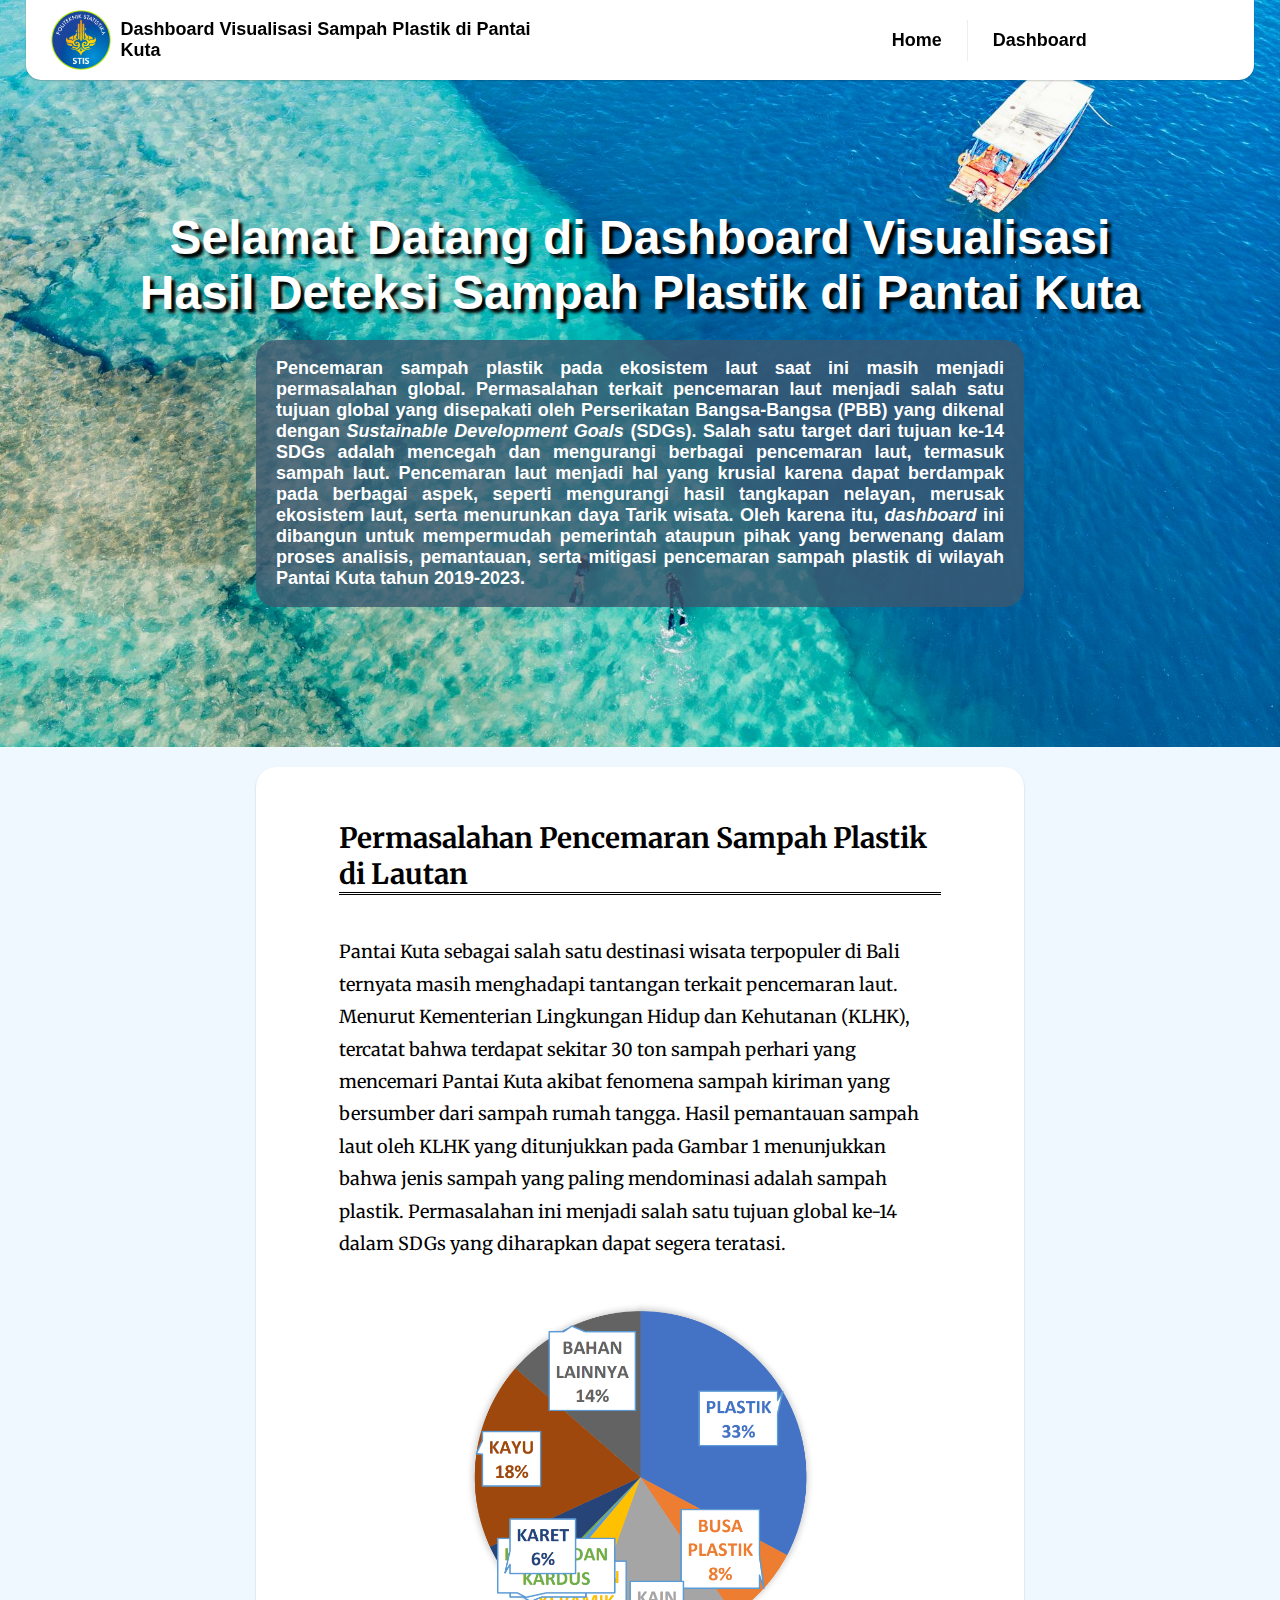
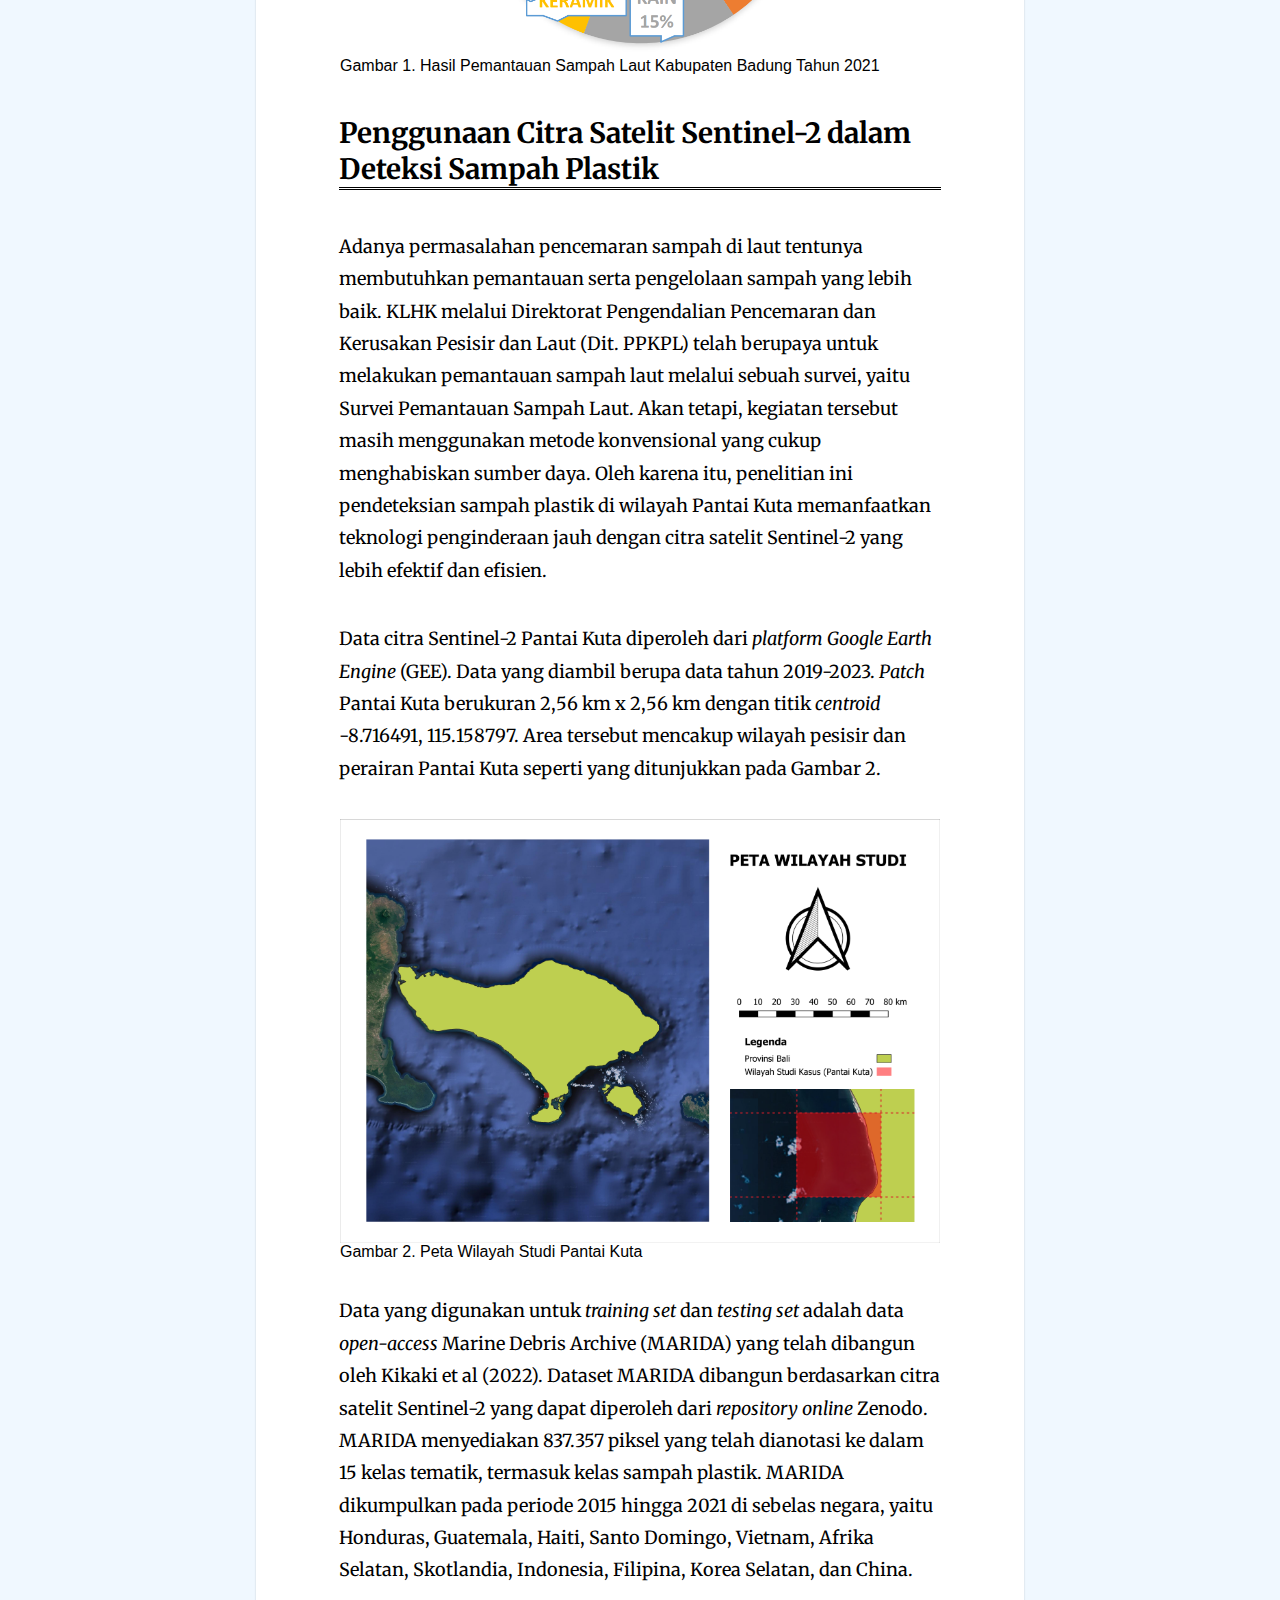
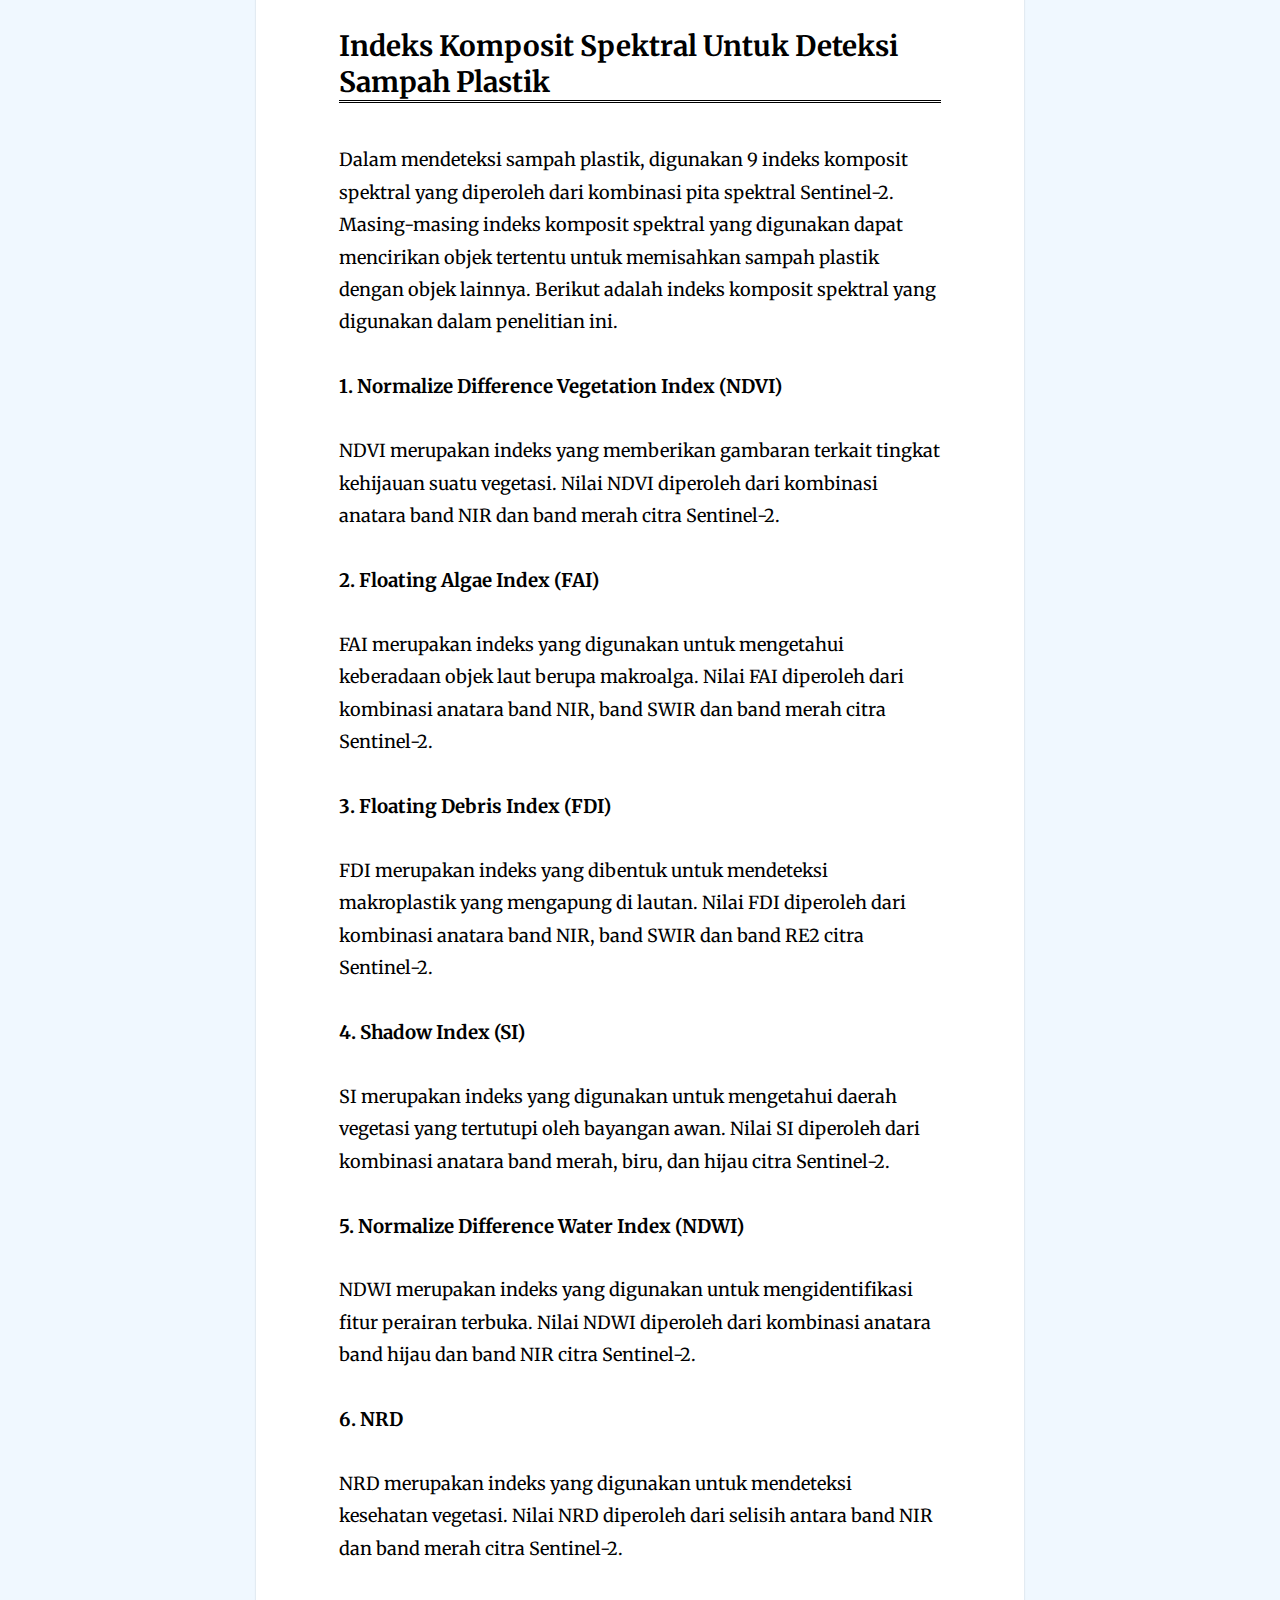
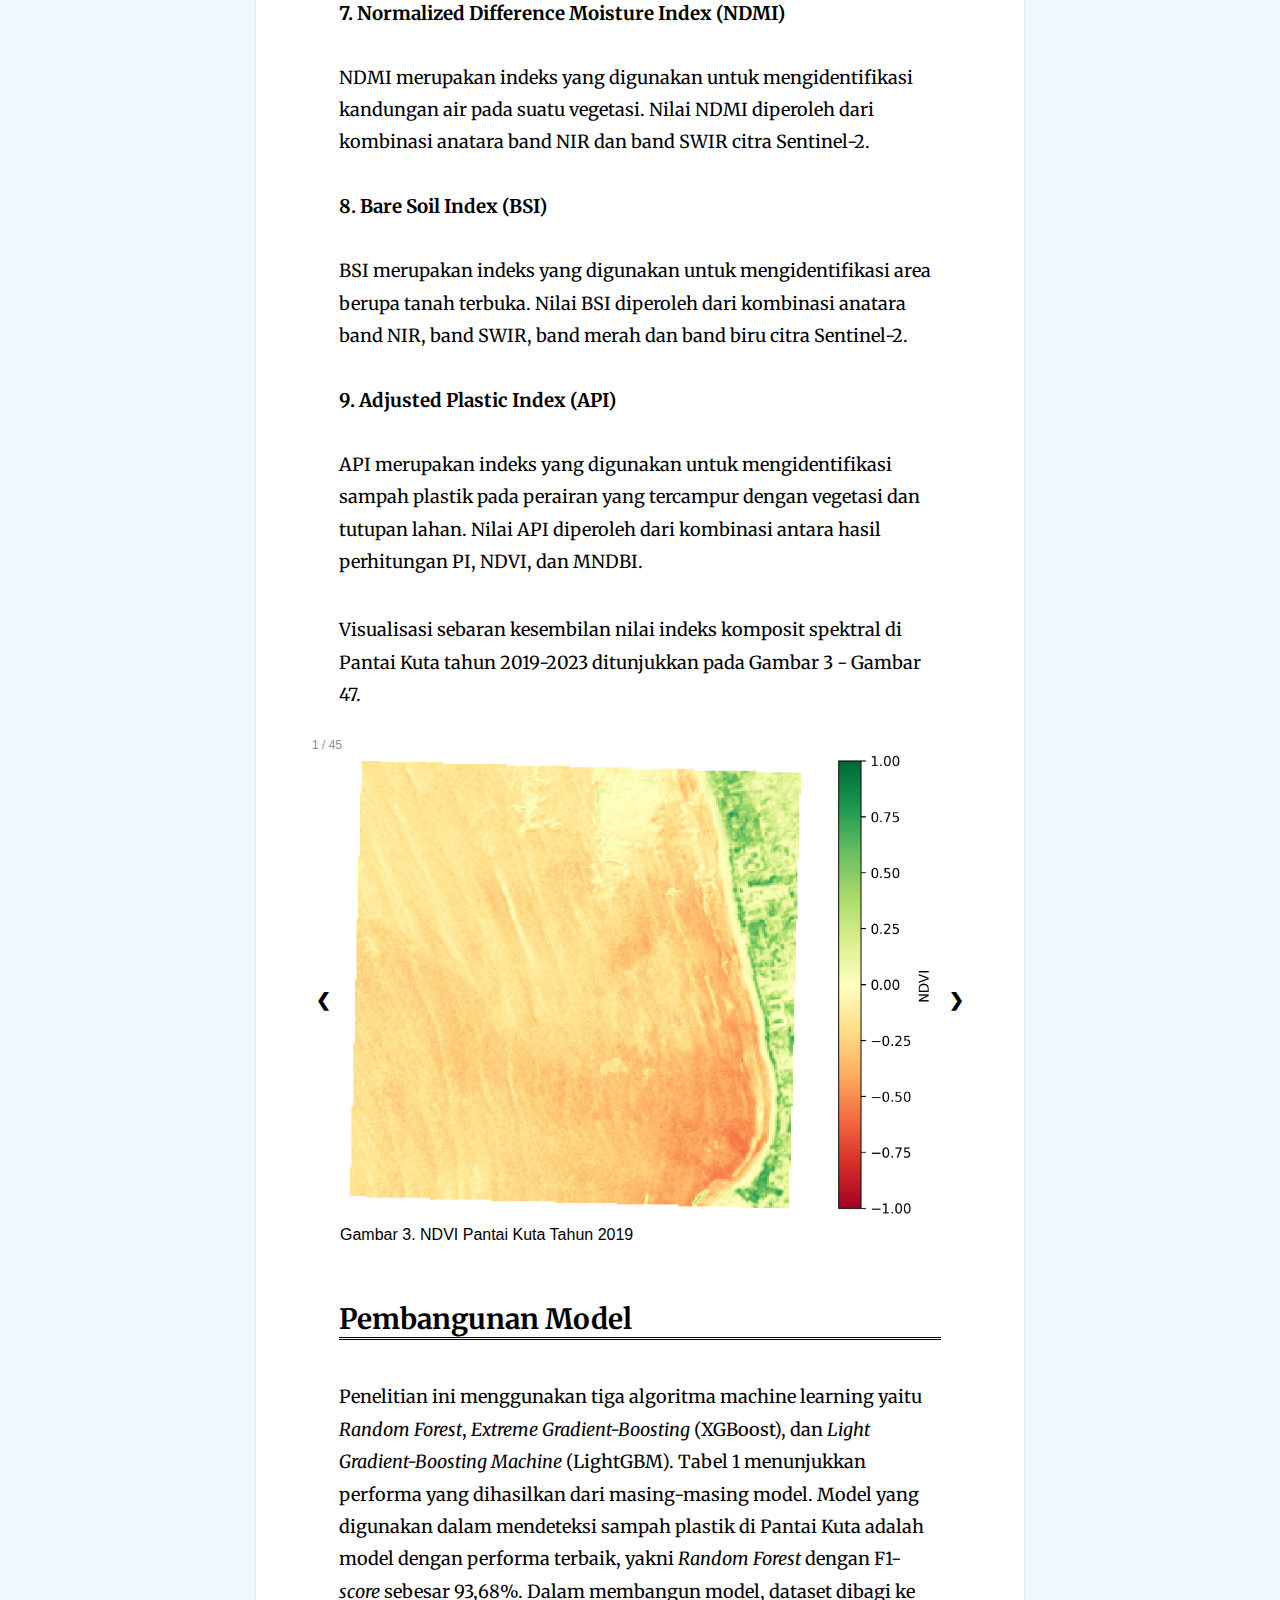
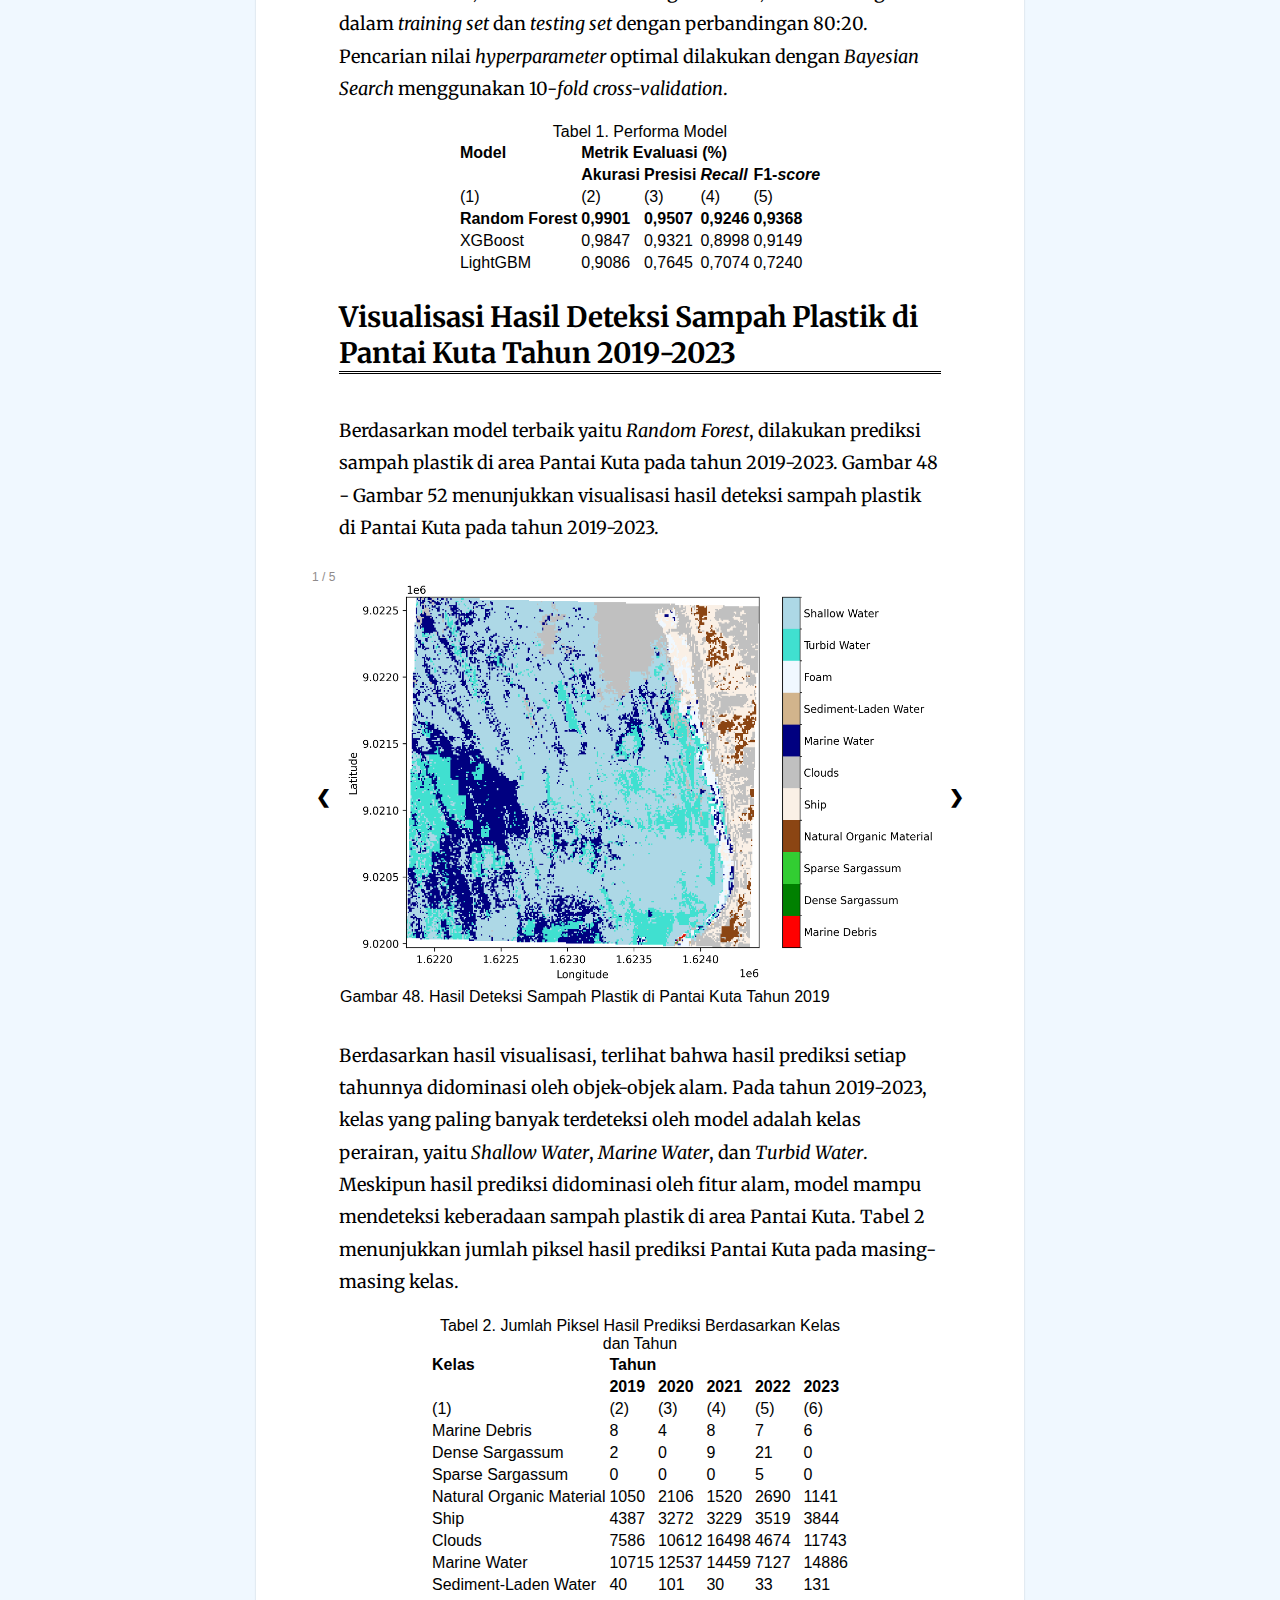
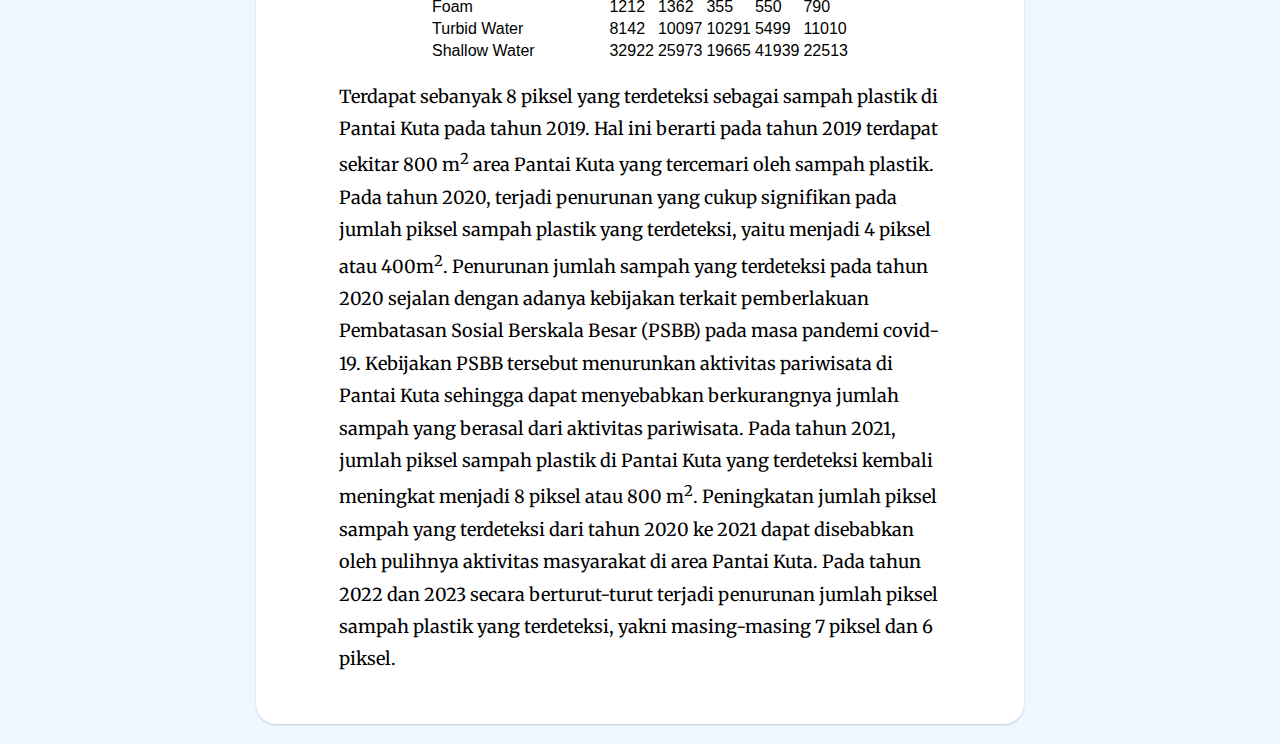
==== commit 62db2fd8: "Add files via upload" ====
--- a/index.html
+++ b/index.html
@@ -33,7 +33,7 @@
         }
         </style>
         <link rel="icon" href="images/logo-stis.png" type="image/png">
-        <title>Dashboard | Pantai Kuta</title>
+        <title>Home | Deteksi Sampah Plastik</title>
     </head>
     <body>
         <!-- BATAS -->
@@ -67,7 +67,7 @@
             </div>
 			<div class="cont12">
                 <p>
-                    Pencemaran sampah plastik pada ekosistem laut saat ini masih menjadi permasalahan global. Permasalahan terkait pencemaran laut menjadi salah satu tujuan global yang disepakati oleh Perserikatan Bangsa-Bangsa (PBB) yang dikenal dengan Sustainable Development Goals (SDGs). Salah satu target dari tujuan ke-14 SDGs adalah mencegah dan mengurangi berbagai pencemaran laut, termasuk sampah laut. Pencemaran laut menjadi hal yang krusial karena dapat berdampak pada berbagai aspek, seperti mengurangi hasil tangkapan nelayan, merusak ekosistem laut, serta menurunkan daya Tarik wisata. Oleh karena itu, dashboard ini dibangun untuk mempermudah pemerintah ataupun pihak yang berwenang dalam proses analisis, pemantauan, serta mitigasi pencemaran sampah plastik di wilayah Pantai Kuta tahun 2019-2023.
+                    Pencemaran sampah plastik pada ekosistem laut saat ini masih menjadi permasalahan global. Permasalahan terkait pencemaran laut menjadi salah satu tujuan global yang disepakati oleh Perserikatan Bangsa-Bangsa (PBB) yang dikenal dengan <i>Sustainable Development Goals</i> (SDGs). Salah satu target dari tujuan ke-14 SDGs adalah mencegah dan mengurangi berbagai pencemaran laut, termasuk sampah laut. Pencemaran laut menjadi hal yang krusial karena dapat berdampak pada berbagai aspek, seperti mengurangi hasil tangkapan nelayan, merusak ekosistem laut, serta menurunkan daya Tarik wisata. Oleh karena itu, <i>dashboard</i> ini dibangun untuk mempermudah pemerintah ataupun pihak yang berwenang dalam proses analisis, pemantauan, serta mitigasi pencemaran sampah plastik di wilayah Pantai Kuta tahun 2019-2023.
                 </p>
             </div>
 		</div>
@@ -86,13 +86,13 @@
                 <p>
                     Adanya permasalahan pencemaran sampah di laut tentunya membutuhkan pemantauan serta pengelolaan sampah yang lebih baik. KLHK melalui Direktorat Pengendalian Pencemaran dan Kerusakan Pesisir dan Laut (Dit. PPKPL) telah berupaya untuk melakukan pemantauan sampah laut melalui sebuah survei, yaitu Survei Pemantauan Sampah Laut. Akan tetapi, kegiatan tersebut masih menggunakan metode konvensional yang cukup menghabiskan sumber daya. Oleh karena itu, penelitian ini pendeteksian sampah plastik di wilayah Pantai Kuta memanfaatkan teknologi penginderaan jauh dengan citra satelit Sentinel-2 yang lebih efektif dan efisien.
                 </p>
-                <p>Data citra Sentinel-2 Pantai Kuta diperoleh dari platform Google Earth Engine (GEE). Data yang diambil berupa data tahun 2019-2023. Patch Pantai Kuta berukuran 2,56 km x 2,56 km dengan titik centroid -8.716491, 115.158797. Area tersebut mencakup wilayah pesisir dan perairan Pantai Kuta seperti yang ditunjukkan pada Gambar 2.</p>
+                <p>Data citra Sentinel-2 Pantai Kuta diperoleh dari <i>platform Google Earth Engine</i> (GEE). Data yang diambil berupa data tahun 2019-2023. <i>Patch</i> Pantai Kuta berukuran 2,56 km x 2,56 km dengan titik <i>centroid</i> -8.716491, 115.158797. Area tersebut mencakup wilayah pesisir dan perairan Pantai Kuta seperti yang ditunjukkan pada Gambar 2.</p>
                 <figure>
                     <img src="images/layout_kuta.png" alt="wilayah-studi">
                     <figcaption>Gambar 2. Peta Wilayah Studi Pantai Kuta</figcaption>
                 </figure>
                 <p>
-                    Data yang digunakan untuk training set dan testing set adalah data open-access Marine Debris Archive (MARIDA) yang telah dibangun oleh Kikaki et al (2022). Dataset MARIDA dibangun berdasarkan citra satelit Sentinel-2 yang dapat diperoleh dari repository online Zenodo. MARIDA menyediakan 837.357 piksel yang telah dianotasi ke dalam 15 kelas tematik, termasuk kelas sampah plastik. MARIDA dikumpulkan pada periode 2015 hingga 2021 di sebelas negara, yaitu Honduras, Guatemala, Haiti, Santo Domingo, Vietnam, Afrika Selatan, Skotlandia, Indonesia, Filipina, Korea Selatan, dan China.
+                    Data yang digunakan untuk <i>training set</i> dan <i>testing set</i> adalah data <i>open-access</i> Marine Debris Archive (MARIDA) yang telah dibangun oleh Kikaki et al (2022). Dataset MARIDA dibangun berdasarkan citra satelit Sentinel-2 yang dapat diperoleh dari <i>repository online</i> Zenodo. MARIDA menyediakan 837.357 piksel yang telah dianotasi ke dalam 15 kelas tematik, termasuk kelas sampah plastik. MARIDA dikumpulkan pada periode 2015 hingga 2021 di sebelas negara, yaitu Honduras, Guatemala, Haiti, Santo Domingo, Vietnam, Afrika Selatan, Skotlandia, Indonesia, Filipina, Korea Selatan, dan China.
                 </p>
                 <h2>Indeks Komposit Spektral Untuk Deteksi Sampah Plastik</h2>
                 <p>Dalam mendeteksi sampah plastik, digunakan 9 indeks komposit spektral yang diperoleh dari kombinasi pita spektral Sentinel-2. Masing-masing indeks komposit spektral yang digunakan dapat mencirikan objek tertentu untuk memisahkan sampah plastik dengan objek lainnya. Berikut adalah indeks komposit spektral yang digunakan dalam penelitian ini.</p>
@@ -114,6 +114,7 @@
                 <p>BSI merupakan indeks yang digunakan untuk mengidentifikasi area berupa tanah terbuka. Nilai BSI diperoleh dari kombinasi anatara band NIR, band SWIR, band merah dan band biru citra Sentinel-2.</p>
                 <h3>9. Adjusted Plastic Index (API)</h3>
                 <p>API merupakan indeks yang digunakan untuk mengidentifikasi sampah plastik pada perairan yang tercampur dengan vegetasi dan tutupan lahan. Nilai API diperoleh dari kombinasi antara hasil perhitungan PI, NDVI, dan MNDBI. </p>
+                <p>Visualisasi sebaran kesembilan nilai indeks komposit spektral di Pantai Kuta tahun 2019-2023 ditunjukkan pada Gambar 3 - Gambar 47.</p>
                 <div class="slideshow-container">
 
                     <div class="mySlides fade">
@@ -482,59 +483,202 @@
                 </div> -->
                 <h2>Pembangunan Model</h2>
                 <p>
-                    Penelitian ini menggunakan tiga algoritma machine learning yaitu Random Forest, Extreme Gradient-Boosting (XGBoost), dan Light Gradient-Boosting Machine (LightGBM). Gambar 48 menunjukkan performa yang dihasilkan dari masing-masing model. Model yang digunakan dalam mendeteksi sampah plastik di Pantai Kuta adalah model dengan performa terbaik, yakni Random Forest dengan F1-score sebesar 93,68%. Dalam membangun model, dataset dibagi ke dalam training set dan testing set dengan perbandingan 80:20. Pencarian nilai hyperparameter optimal dilakukan dengan bayesian search menggunakan 10-fold cross-validation.
+                    Penelitian ini menggunakan tiga algoritma machine learning yaitu <i>Random Forest</i>, <i>Extreme Gradient-Boosting</i> (XGBoost), dan <i>Light Gradient-Boosting Machine</i> (LightGBM). Tabel 1 menunjukkan performa yang dihasilkan dari masing-masing model. Model yang digunakan dalam mendeteksi sampah plastik di Pantai Kuta adalah model dengan performa terbaik, yakni <i>Random Forest</i> dengan F1-<i>score</i> sebesar 93,68%. Dalam membangun model, dataset dibagi ke dalam <i>training set</i> dan <i>testing set</i> dengan perbandingan 80:20. Pencarian nilai <i>hyperparameter</i> optimal dilakukan dengan <i>Bayesian Search</i> menggunakan 10-<i>fold cross-validation</i>.
                 </p>
-                <figure>
-                    <img src="images/hasil-evaluasi-model.png">
-                    <figcaption>Gambar 48. Performa Model</figcaption>
-                </figure>
+                <table>
+                  <caption>Tabel 1. Performa Model</caption>
+                  <tr>
+                      <th rowspan="2">Model</th>
+                      <th colspan="4">Metrik Evaluasi (%)</th>
+                  </tr>
+                  <tr>
+                      <th>Akurasi</th>
+                      <th>Presisi</th>
+                      <th><i>Recall</i></th>
+                      <th>F1-<i>score</i></th>
+                  </tr>
+                  <tr>
+                    <td>(1)</td>
+                    <td>(2)</td>
+                    <td>(3)</td>
+                    <td>(4)</td>
+                    <td>(5)</td>
+                  </tr>
+                  <tr>
+                      <td style="text-align: left;"><b>Random Forest</b></td>
+                      <td><b>0,9901</b></td>
+                      <td><b>0,9507</b></td>
+                      <td><b>0,9246</b></td>
+                      <td><b>0,9368</b></td>
+                  </tr>
+                  <tr>
+                      <td style="text-align: left;">XGBoost</td>
+                      <td>0,9847</td>
+                      <td>0,9321</td>
+                      <td>0,8998</td>
+                      <td>0,9149</td>
+                  </tr>
+                  <tr>
+                      <td style="text-align: left;">LightGBM</td>
+                      <td>0,9086</td>
+                      <td>0,7645</td>
+                      <td>0,7074</td>
+                      <td>0,7240</td>
+                  </tr>
+                </table>
                 <h2>Visualisasi Hasil Deteksi Sampah Plastik di Pantai Kuta Tahun 2019-2023</h2>
-                <p>Berdasarkan model terbaik yaitu Random Forest, dilakukan prediksi sampah plastik di area Pantai Kuta pada tahun 2019-2023. Berikut adalah visualisasi hasil deteksi sampah plastik di Pantai Kuta.</p>
+                <p>Berdasarkan model terbaik yaitu <i>Random Forest</i>, dilakukan prediksi sampah plastik di area Pantai Kuta pada tahun 2019-2023. Gambar 48 - Gambar 52 menunjukkan visualisasi hasil deteksi sampah plastik di Pantai Kuta pada tahun 2019-2023.</p>
                 <div class="slideshow-container2">
 
                     <div class="mySlides2 fade">
                       <div class="numbertext">1 / 5</div>
                       <figure>
                         <img src="images/Visualisasi_single_S2_2019_KUTA.png">
-                        <figcaption>Gambar 49. Hasil Deteksi Sampah Plastik di Pantai Kuta Tahun 2019</figcaption>
+                        <figcaption>Gambar 48. Hasil Deteksi Sampah Plastik di Pantai Kuta Tahun 2019</figcaption>
                       </figure>
                     </div>
                     <div class="mySlides2 fade">
                         <div class="numbertext">2 / 5</div>
                         <figure>
                           <img src="images/Visualisasi_single_S2_2020_KUTA.png">
-                          <figcaption>Gambar 50. Hasil Deteksi Sampah Plastik di Pantai Kuta Tahun 2020</figcaption>
+                          <figcaption>Gambar 49. Hasil Deteksi Sampah Plastik di Pantai Kuta Tahun 2020</figcaption>
                         </figure>
                       </div>
                       <div class="mySlides2 fade">
                         <div class="numbertext">3 / 5</div>
                         <figure>
                           <img src="images/Visualisasi_single_S2_2021_KUTA.png">
-                          <figcaption>Gambar 51. Hasil Deteksi Sampah Plastik di Pantai Kuta Tahun 2021</figcaption>
+                          <figcaption>Gambar 50. Hasil Deteksi Sampah Plastik di Pantai Kuta Tahun 2021</figcaption>
                         </figure>
                       </div>
                       <div class="mySlides2 fade">
                         <div class="numbertext">4 / 5</div>
                         <figure>
                           <img src="images/Visualisasi_single_S2_2022_KUTA.png">
-                          <figcaption>Gambar 52. Hasil Deteksi Sampah Plastik di Pantai Kuta Tahun 2022</figcaption>
+                          <figcaption>Gambar 51. Hasil Deteksi Sampah Plastik di Pantai Kuta Tahun 2022</figcaption>
                         </figure>
                       </div>
                       <div class="mySlides2 fade">
                         <div class="numbertext">5 / 5</div>
                         <figure>
                           <img src="images/Visualisasi_single_S2_2023_KUTA.png">
-                          <figcaption>Gambar 53. Hasil Deteksi Sampah Plastik di Pantai Kuta Tahun 2023</figcaption>
+                          <figcaption>Gambar 52. Hasil Deteksi Sampah Plastik di Pantai Kuta Tahun 2023</figcaption>
                         </figure>
                       </div>
                     <a class="prev2" onclick="plusSlides2(-1)">❮</a>
                     <a class="next2" onclick="plusSlides2(1)">❯</a>
                 </div> <!--end slideshow-->
-                <p>Berdasarkan hasil visualisasi, terlihat bahwa hasil prediksi setiap tahunnya didominasi oleh objek-objek alam. Pada tahun 2019-2023, kelas yang paling banyak terdeteksi oleh model adalah kelas perairan, yaitu Shallow Water, Marine Water, dan Turbid Water. Meskipun hasil prediksi didominasi oleh fitur alam, model mampu mendeteksi keberadaan sampah plastik di area Pantai Kuta. Berikut merupakan jumlah piksel hasil prediksi Pantai Kuta pada masing-masing kelas.</p>
-                <figure>
-                    <img src="images/piksel-perkelas.png">
-                    <figcaption>Gambar 54. Jumlah Piksel Hasil Prediksi Berdasarkan Kelas dan Tahun</figcaption>
-                </figure>
+                <p>Berdasarkan hasil visualisasi, terlihat bahwa hasil prediksi setiap tahunnya didominasi oleh objek-objek alam. Pada tahun 2019-2023, kelas yang paling banyak terdeteksi oleh model adalah kelas perairan, yaitu <i>Shallow Water</i>, <i>Marine Water</i>, dan <i>Turbid Water</i>. Meskipun hasil prediksi didominasi oleh fitur alam, model mampu mendeteksi keberadaan sampah plastik di area Pantai Kuta. Tabel 2 menunjukkan jumlah piksel hasil prediksi Pantai Kuta pada masing-masing kelas.</p>
+                <table>
+                  <caption>Tabel 2. Jumlah Piksel Hasil Prediksi Berdasarkan Kelas dan Tahun</caption>
+                  <tr>
+                      <th rowspan="2">Kelas</th>
+                      <th colspan="5">Tahun</th>
+                  </tr>
+                  <tr>
+                      <th>2019</th>
+                      <th>2020</th>
+                      <th>2021</th>
+                      <th>2022</th>
+                      <th>2023</th>
+                  </tr>
+                  <tr>
+                    <td>(1)</td>
+                    <td>(2)</td>
+                    <td>(3)</td>
+                    <td>(4)</td>
+                    <td>(5)</td>
+                    <td>(6)</td>
+                  </tr>
+                  <tr>
+                      <td class="italic">Marine Debris</td>
+                      <td>8</td>
+                      <td>4</td>
+                      <td>8</td>
+                      <td>7</td>
+                      <td>6</td>
+                  </tr>
+                  <tr>
+                      <td class="italic">Dense Sargassum</td>
+                      <td>2</td>
+                      <td>0</td>
+                      <td>9</td>
+                      <td>21</td>
+                      <td>0</td>
+                  </tr>
+                  <tr>
+                      <td class="italic">Sparse Sargassum</td>
+                      <td>0</td>
+                      <td>0</td>
+                      <td>0</td>
+                      <td>5</td>
+                      <td>0</td>
+                  </tr>
+                  <tr>
+                      <td class="italic">Natural Organic Material</td>
+                      <td>1050</td>
+                      <td>2106</td>
+                      <td>1520</td>
+                      <td>2690</td>
+                      <td>1141</td>
+                  </tr>
+                  <tr>
+                      <td class="italic">Ship</td>
+                      <td>4387</td>
+                      <td>3272</td>
+                      <td>3229</td>
+                      <td>3519</td>
+                      <td>3844</td>
+                  </tr>
+                  <tr>
+                      <td class="italic">Clouds</td>
+                      <td>7586</td>
+                      <td>10612</td>
+                      <td>16498</td>
+                      <td>4674</td>
+                      <td>11743</td>
+                  </tr>
+                  <tr>
+                      <td class="italic">Marine Water</td>
+                      <td>10715</td>
+                      <td>12537</td>
+                      <td>14459</td>
+                      <td>7127</td>
+                      <td>14886</td>
+                  </tr>
+                  <tr>
+                      <td class="italic">Sediment-Laden Water</td>
+                      <td>40</td>
+                      <td>101</td>
+                      <td>30</td>
+                      <td>33</td>
+                      <td>131</td>
+                  </tr>
+                  <tr>
+                      <td class="italic">Foam</td>
+                      <td>1212</td>
+                      <td>1362</td>
+                      <td>355</td>
+                      <td>550</td>
+                      <td>790</td>
+                  </tr>
+                  <tr>
+                      <td class="italic">Turbid Water</td>
+                      <td>8142</td>
+                      <td>10097</td>
+                      <td>10291</td>
+                      <td>5499</td>
+                      <td>11010</td>
+                  </tr>
+                  <tr>
+                      <td class="italic">Shallow Water</td>
+                      <td>32922</td>
+                      <td>25973</td>
+                      <td>19665</td>
+                      <td>41939</td>
+                      <td>22513</td>
+                  </tr>
+                </table>
                 <p>Terdapat sebanyak 8 piksel yang terdeteksi sebagai sampah plastik di Pantai Kuta pada tahun 2019. Hal ini berarti pada tahun 2019 terdapat sekitar 800 m<sup>2</sup> area Pantai Kuta yang tercemari oleh sampah plastik. Pada tahun 2020, terjadi penurunan yang cukup signifikan pada jumlah piksel sampah plastik yang terdeteksi, yaitu menjadi 4 piksel atau 400m<sup>2</sup>. Penurunan jumlah sampah yang terdeteksi pada tahun 2020 sejalan dengan adanya kebijakan terkait pemberlakuan Pembatasan Sosial Berskala Besar (PSBB) pada masa pandemi covid-19. Kebijakan PSBB tersebut menurunkan aktivitas pariwisata di Pantai Kuta sehingga dapat menyebabkan berkurangnya jumlah sampah yang berasal dari aktivitas pariwisata. Pada tahun 2021, jumlah piksel sampah plastik di Pantai Kuta yang terdeteksi kembali meningkat menjadi 8 piksel atau 800 m<sup>2</sup>. Peningkatan jumlah piksel sampah yang terdeteksi dari tahun 2020 ke 2021 dapat disebabkan oleh pulihnya aktivitas masyarakat di area Pantai Kuta. Pada tahun 2022 dan 2023 secara berturut-turut terjadi penurunan jumlah piksel sampah plastik yang terdeteksi, yakni masing-masing 7 piksel dan 6 piksel. </p>
             </div> <!---END CONTAINER ISI-->
         </div> <!---END CONTAINER 2-->
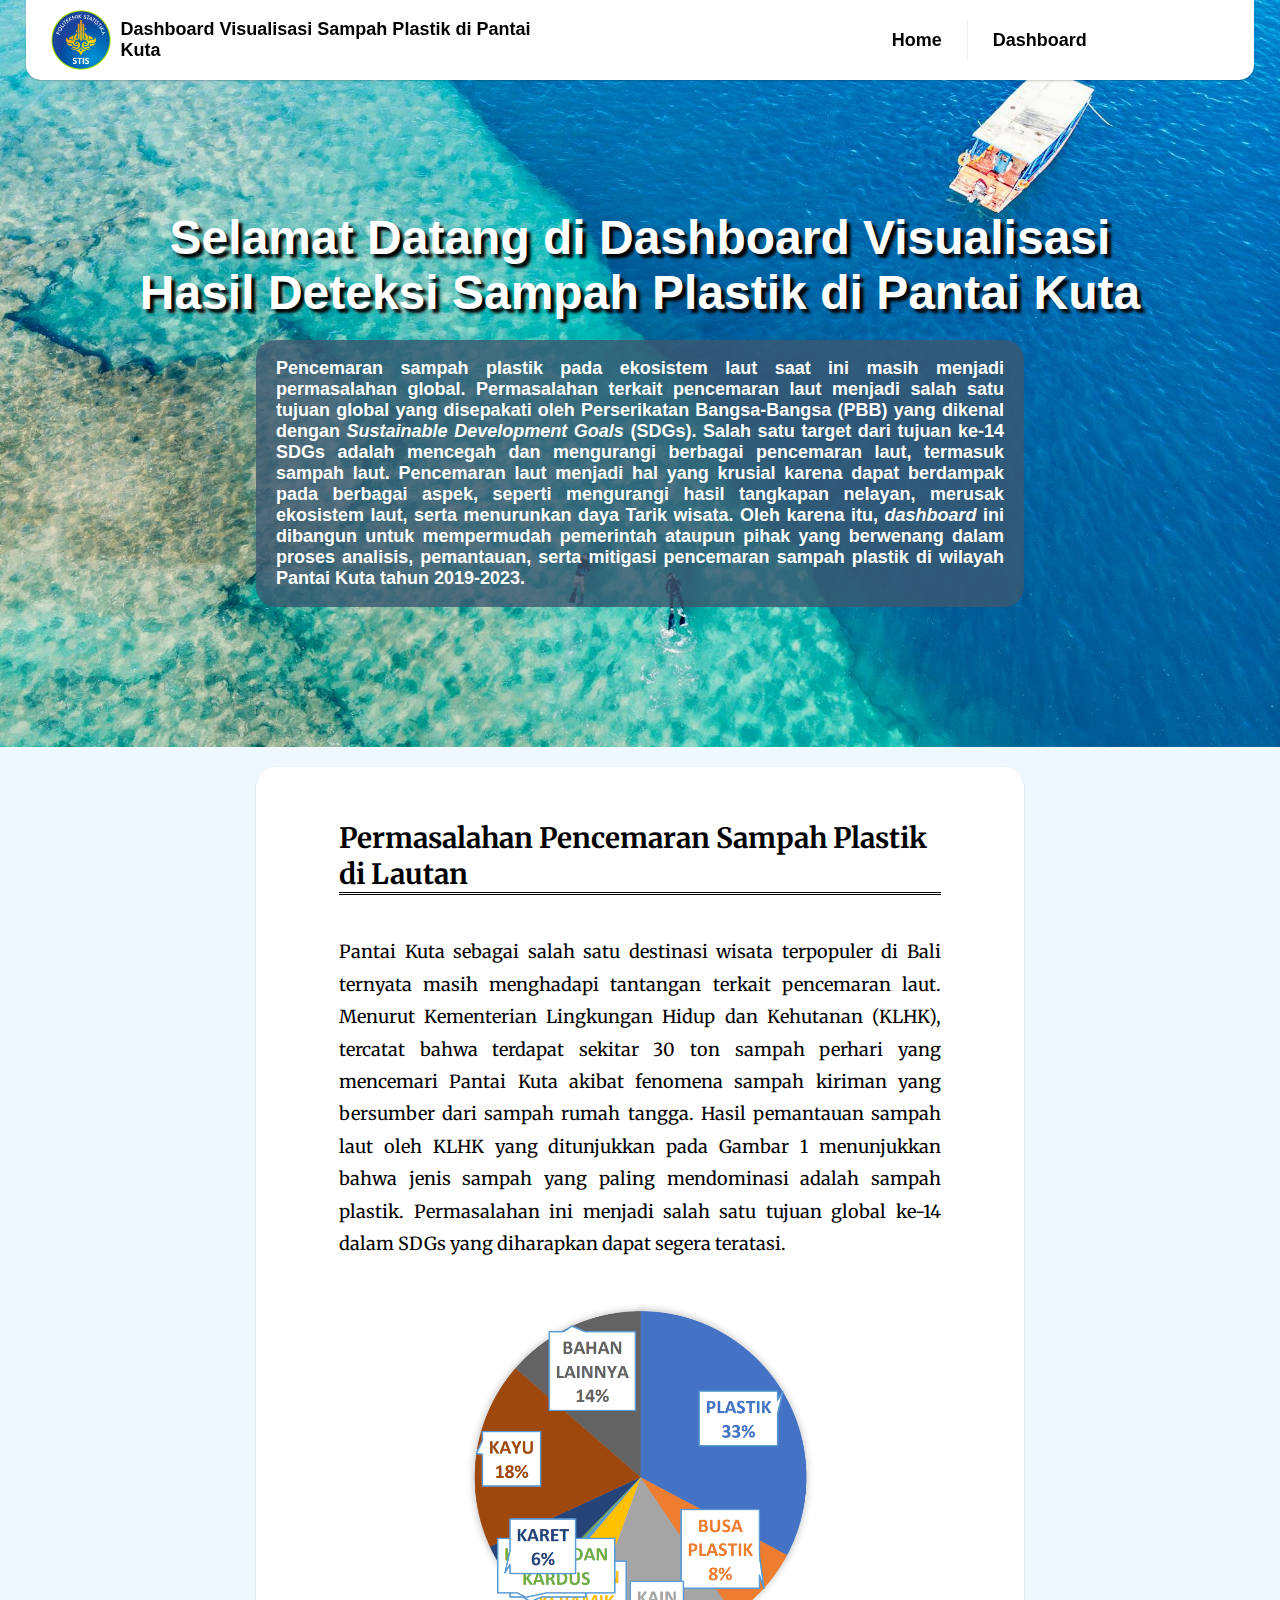
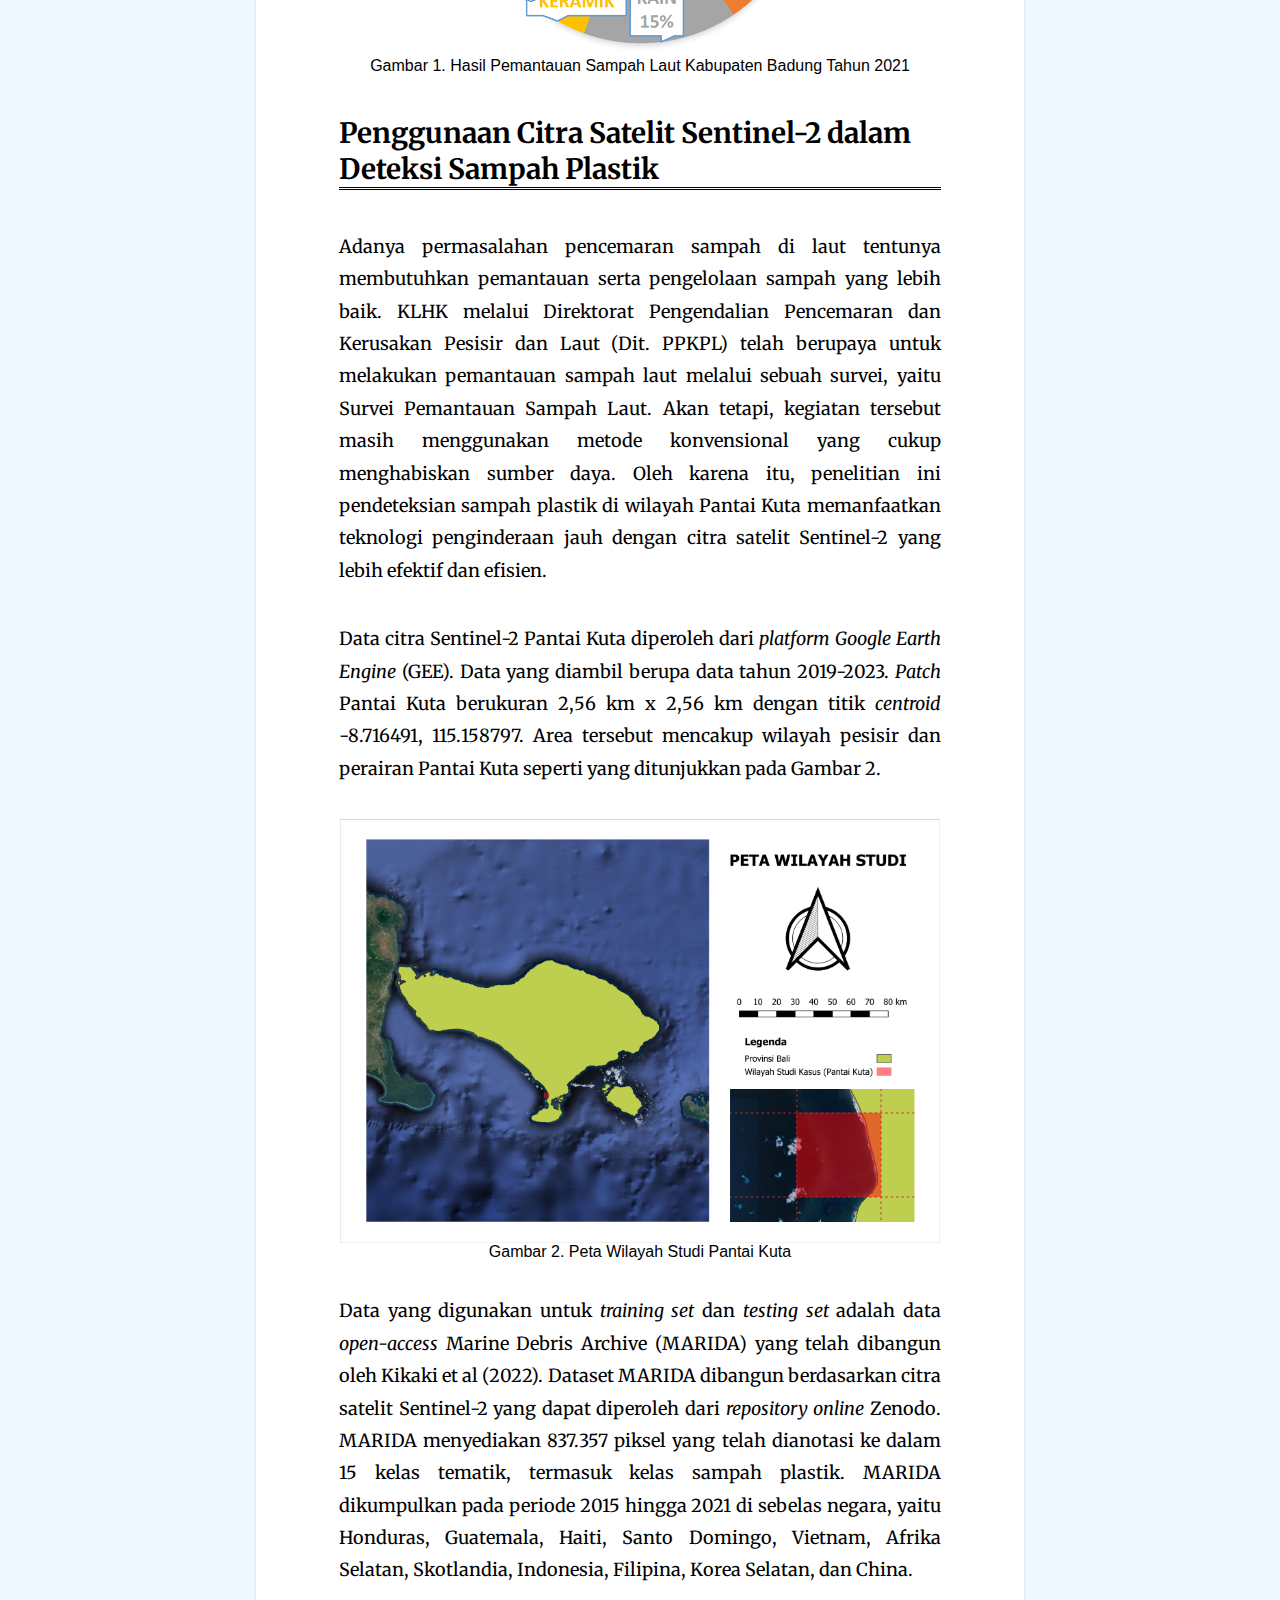
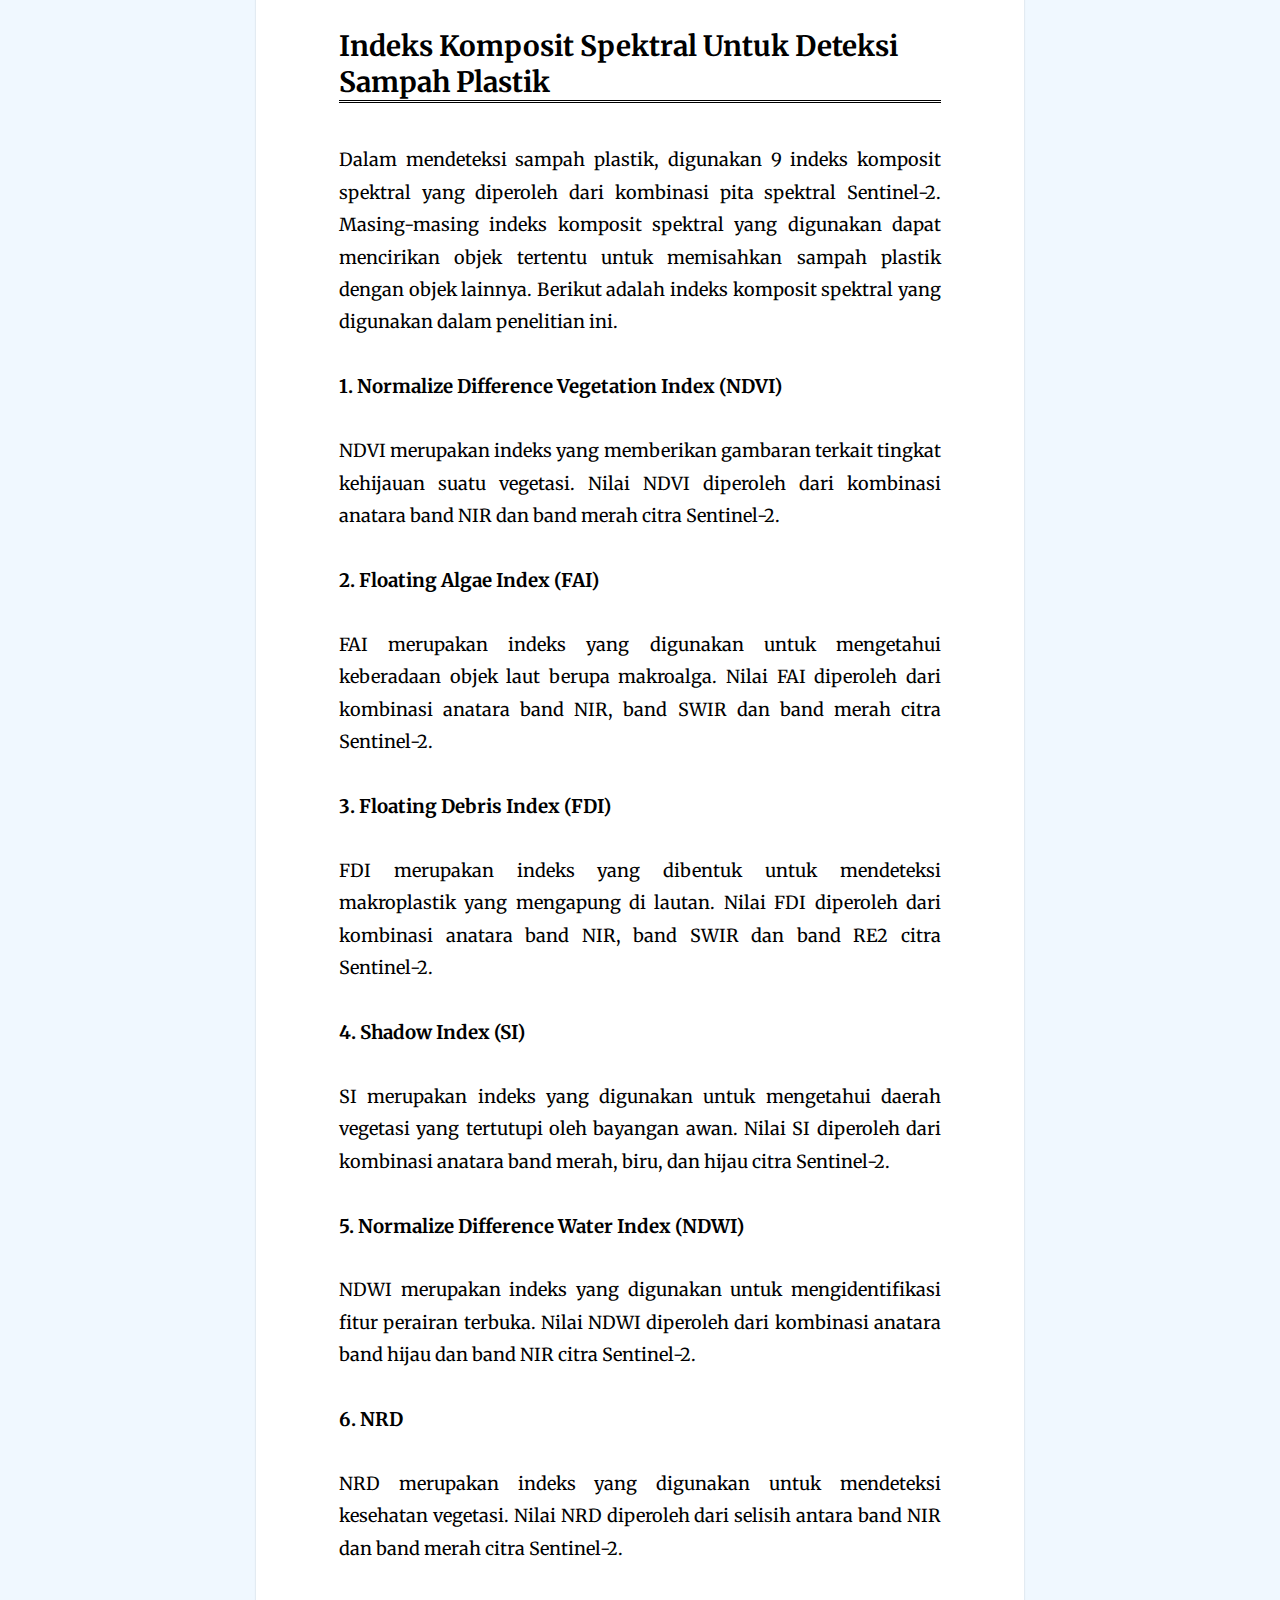
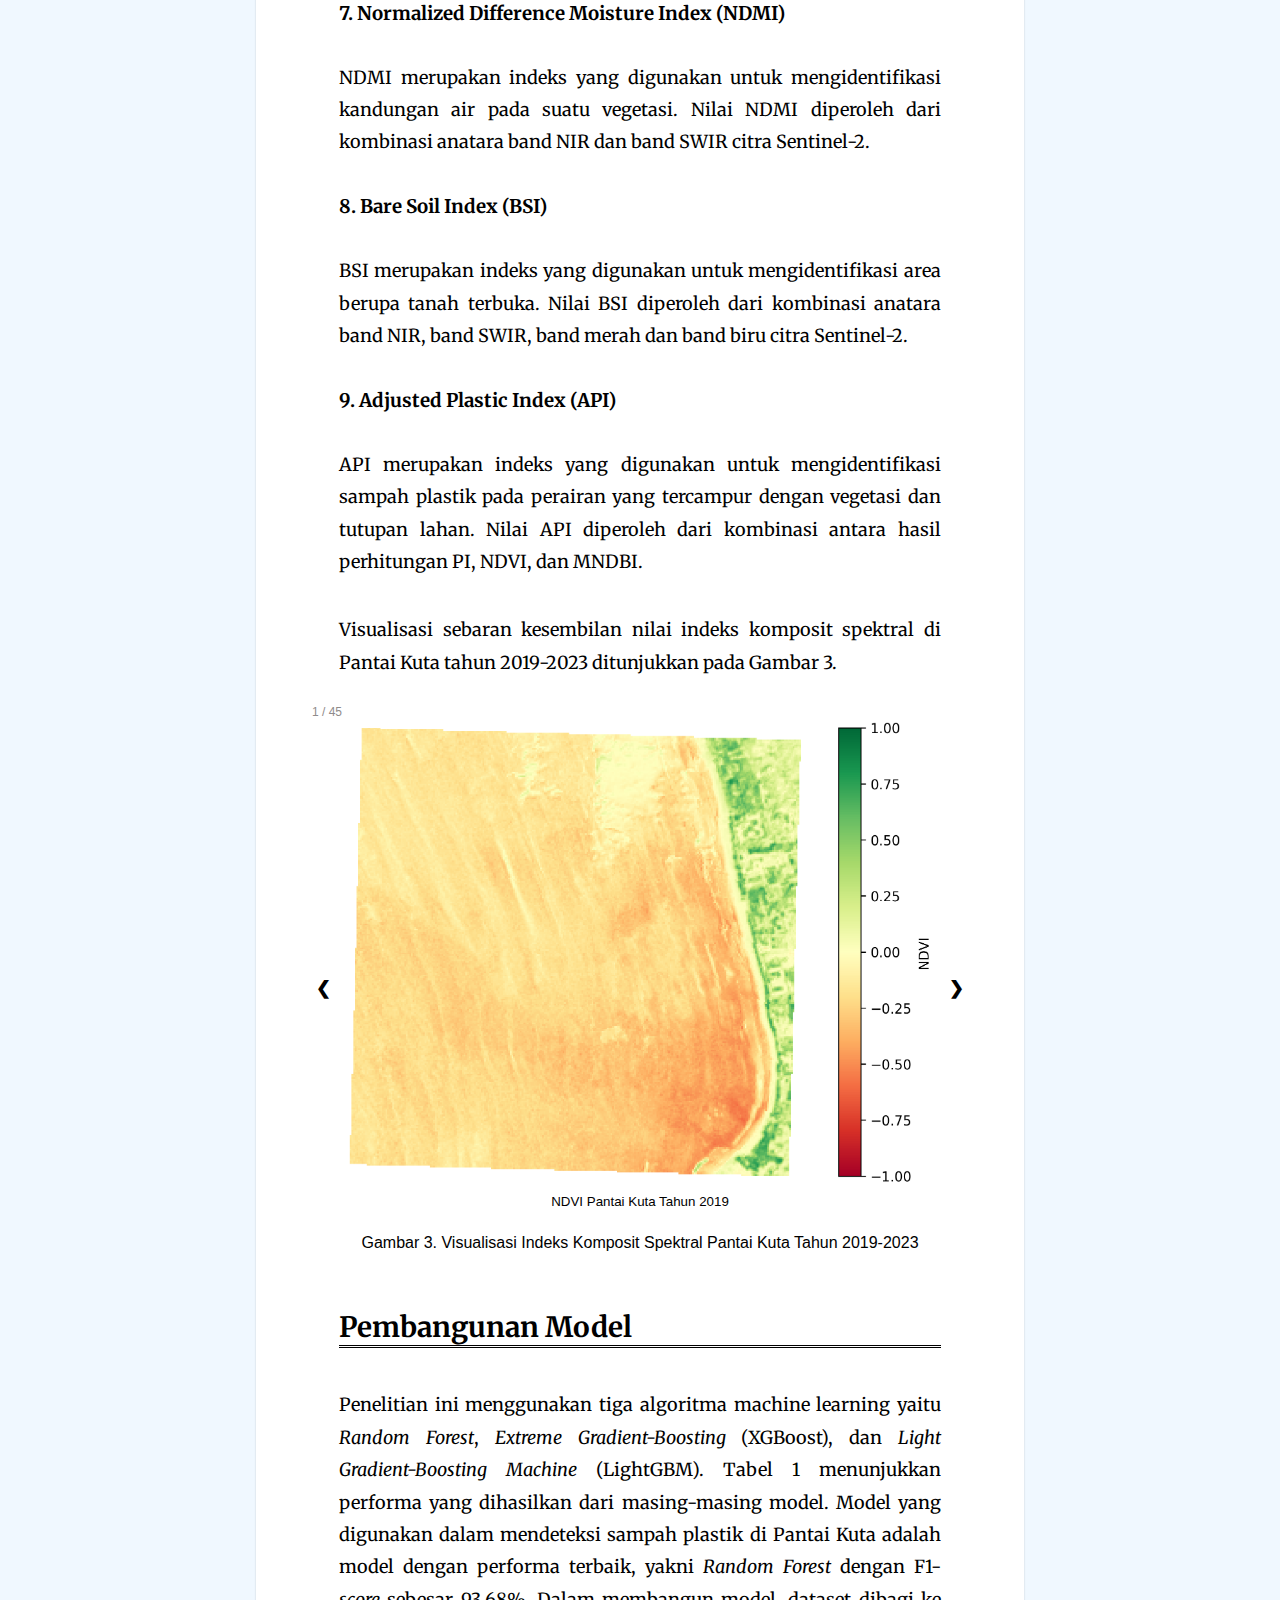
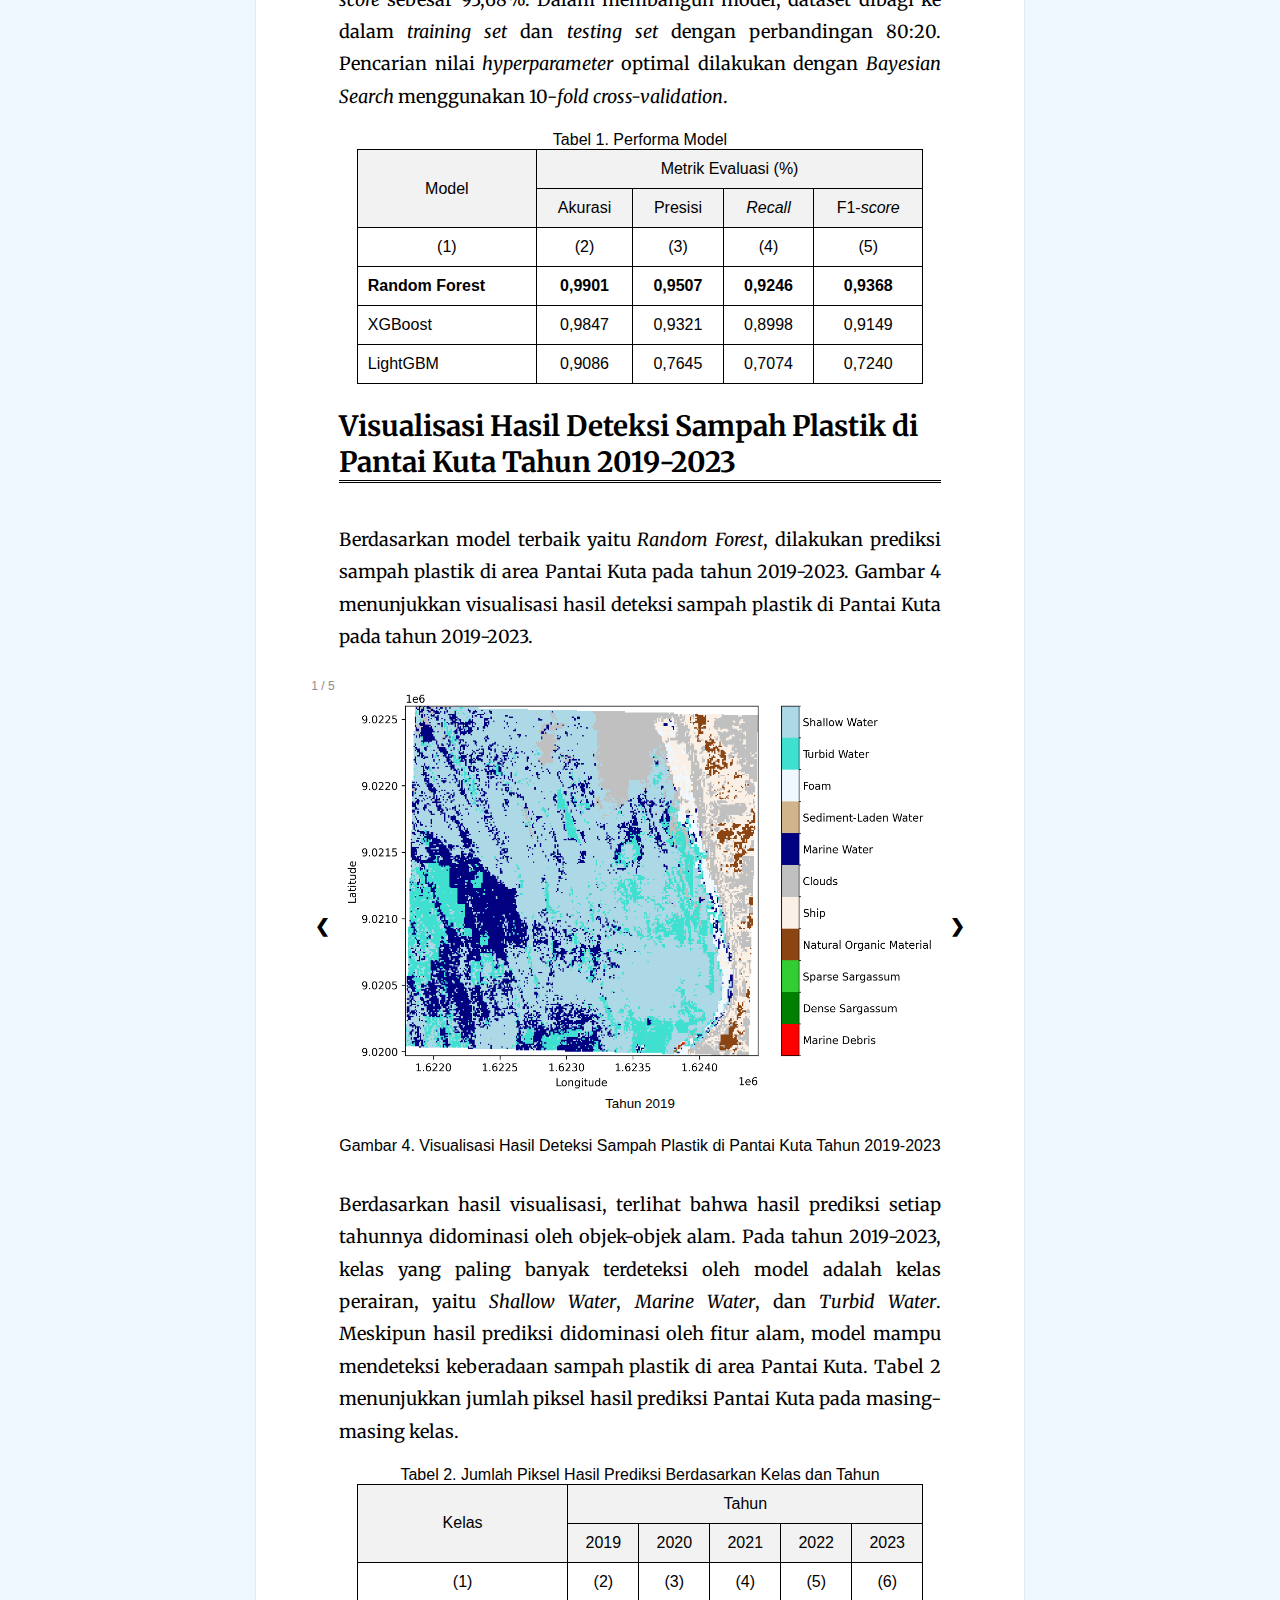
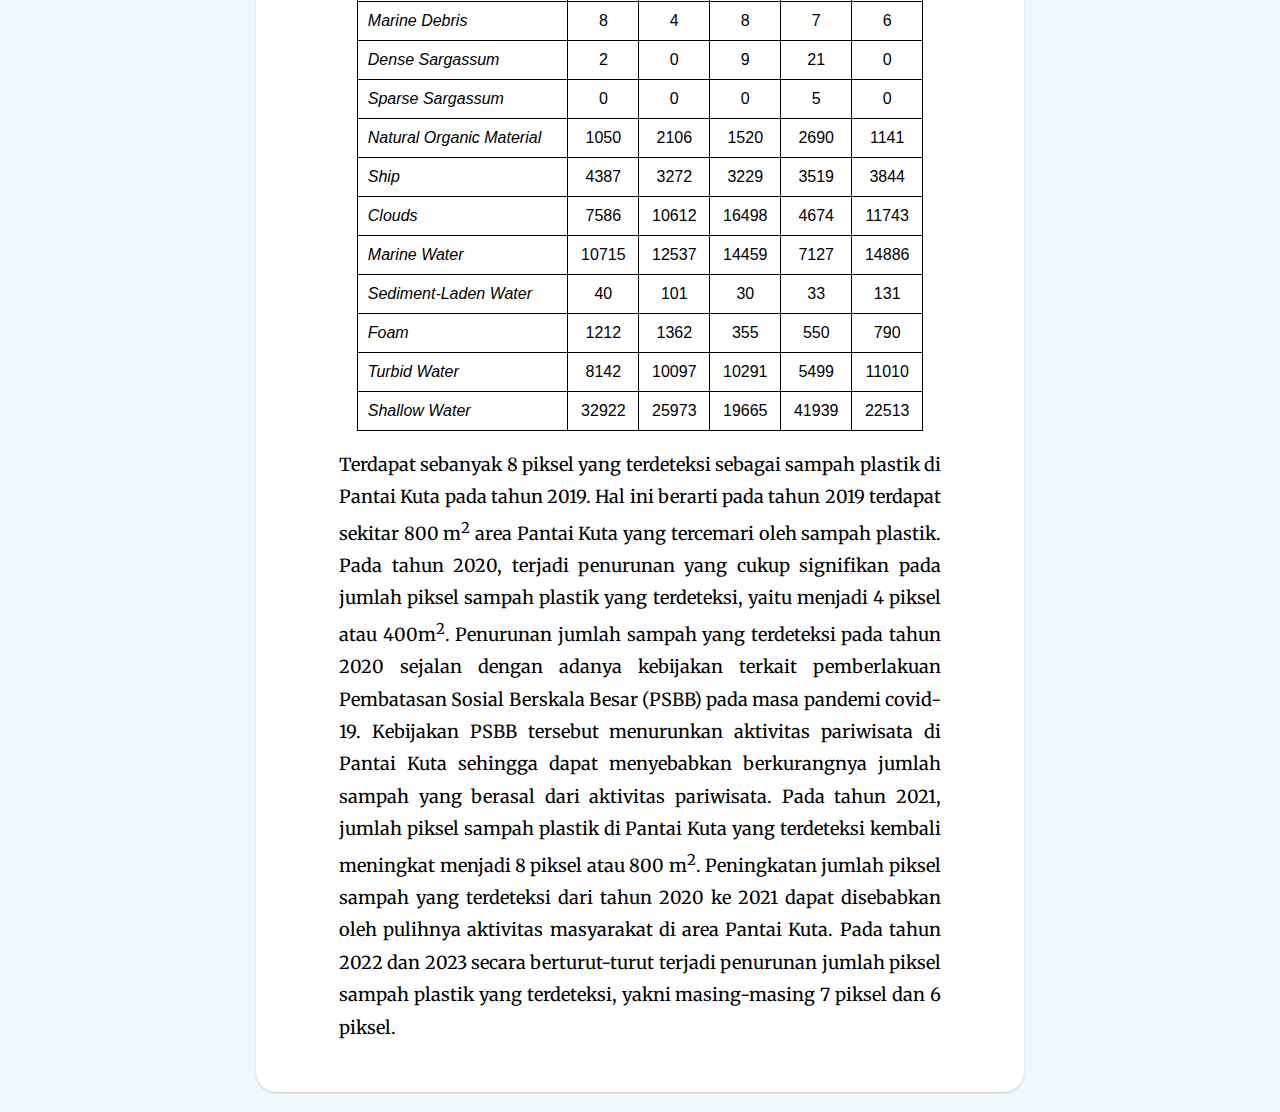
==== commit ac90f9d7: "Add files via upload" ====
--- a/index.html
+++ b/index.html
@@ -114,14 +114,14 @@
                 <p>BSI merupakan indeks yang digunakan untuk mengidentifikasi area berupa tanah terbuka. Nilai BSI diperoleh dari kombinasi anatara band NIR, band SWIR, band merah dan band biru citra Sentinel-2.</p>
                 <h3>9. Adjusted Plastic Index (API)</h3>
                 <p>API merupakan indeks yang digunakan untuk mengidentifikasi sampah plastik pada perairan yang tercampur dengan vegetasi dan tutupan lahan. Nilai API diperoleh dari kombinasi antara hasil perhitungan PI, NDVI, dan MNDBI. </p>
-                <p>Visualisasi sebaran kesembilan nilai indeks komposit spektral di Pantai Kuta tahun 2019-2023 ditunjukkan pada Gambar 3 - Gambar 47.</p>
+                <p>Visualisasi sebaran kesembilan nilai indeks komposit spektral di Pantai Kuta tahun 2019-2023 ditunjukkan pada Gambar 3.</p>
                 <div class="slideshow-container">
 
                     <div class="mySlides fade">
                       <div class="numbertext">1 / 45</div>
                       <figure>
                         <img src="images/NDVI_2019.png">
-                        <figcaption>Gambar 3. NDVI Pantai Kuta Tahun 2019</figcaption>
+                        <figcaption><sup>NDVI Pantai Kuta Tahun 2019</sup><br><br>Gambar 3. Visualisasi Indeks Komposit Spektral Pantai Kuta Tahun 2019-2023</figcaption>
                       </figure>
                     </div>
                     
@@ -129,7 +129,7 @@
                       <div class="numbertext">2 / 45</div>
                       <figure>
                         <img src="images/NDVI_2020.png">
-                        <figcaption>Gambar 4. NDVI Pantai Kuta Tahun 2020</figcaption>
+                        <figcaption><sup>NDVI Pantai Kuta Tahun 2020</sup><br><br>Gambar 3. Visualisasi Indeks Komposit Spektral Pantai Kuta Tahun 2019-2023</figcaption>
                       </figure>
                     </div>
                     
@@ -137,7 +137,7 @@
                         <div class="numbertext">3 / 45</div>
                         <figure>
                           <img src="images/NDVI_2021.png">
-                          <figcaption>Gambar 5. NDVI Pantai Kuta Tahun 2021</figcaption>
+                          <figcaption><sup>NDVI Pantai Kuta Tahun 2021</sup><br><br>Gambar 3. Visualisasi Indeks Komposit Spektral Pantai Kuta Tahun 2019-2023</figcaption>
                         </figure>
                       </div>
                     
@@ -145,7 +145,7 @@
                         <div class="numbertext">4 / 45</div>
                         <figure>
                           <img src="images/NDVI_2022.png">
-                          <figcaption>Gambar 6. NDVI Pantai Kuta Tahun 2022</figcaption>
+                          <figcaption><sup>NDVI Pantai Kuta Tahun 2022</sup><br><br>Gambar 3. Visualisasi Indeks Komposit Spektral Pantai Kuta Tahun 2019-2023</figcaption>
                         </figure>
                     </div>
 
@@ -153,14 +153,14 @@
                         <div class="numbertext">5 / 45</div>
                         <figure>
                           <img src="images/NDVI_2023.png">
-                          <figcaption>Gambar 7. NDVI Pantai Kuta Tahun 2023</figcaption>
+                          <figcaption><sup>NDVI Pantai Kuta Tahun 2023</sup><br><br>Gambar 3. Visualisasi Indeks Komposit Spektral Pantai Kuta Tahun 2019-2023</figcaption>
                         </figure>
                     </div>
                     <div class="mySlides fade">
                         <div class="numbertext">6 / 45</div>
                         <figure>
                           <img src="images/FAI_2019.png">
-                          <figcaption>Gambar 8. FAI Pantai Kuta Tahun 2019</figcaption>
+                          <figcaption><sup>FAI Pantai Kuta Tahun 2019</sup><br><br>Gambar 3. Visualisasi Indeks Komposit Spektral Pantai Kuta Tahun 2019-2023</figcaption>
                         </figure>
                       </div>
                       
@@ -168,7 +168,7 @@
                         <div class="numbertext">7 / 45</div>
                         <figure>
                           <img src="images/FAI_2020.png">
-                          <figcaption>Gambar 9. FAI Pantai Kuta Tahun 2020</figcaption>
+                          <figcaption><sup>FAI Pantai Kuta Tahun 2020</sup><br><br>Gambar 3. Visualisasi Indeks Komposit Spektral Pantai Kuta Tahun 2019-2023</figcaption>
                         </figure>
                       </div>
                       
@@ -176,7 +176,7 @@
                           <div class="numbertext">8 / 45</div>
                           <figure>
                             <img src="images/FAI_2021.png">
-                            <figcaption>Gambar 10. FAI Pantai Kuta Tahun 2021</figcaption>
+                            <figcaption><sup>FAI Pantai Kuta Tahun 2021</sup><br><br>Gambar 3. Visualisasi Indeks Komposit Spektral Pantai Kuta Tahun 2019-2023</figcaption>
                           </figure>
                         </div>
                       
@@ -184,7 +184,7 @@
                           <div class="numbertext">9 / 45</div>
                           <figure>
                             <img src="images/FAI_2022.png">
-                            <figcaption>Gambar 11. FAI Pantai Kuta Tahun 2022</figcaption>
+                            <figcaption><sup>FAI Pantai Kuta Tahun 2022</sup><br><br>Gambar 3. Visualisasi Indeks Komposit Spektral Pantai Kuta Tahun 2019-2023</figcaption>
                           </figure>
                       </div>
   
@@ -192,14 +192,14 @@
                           <div class="numbertext">10 / 45</div>
                           <figure>
                             <img src="images/FAI_2023.png">
-                            <figcaption>Gambar 12. FAI Pantai Kuta Tahun 2023</figcaption>
+                            <figcaption><sup>FAI Pantai Kuta Tahun 2023</sup><br><br>Gambar 3. Visualisasi Indeks Komposit Spektral Pantai Kuta Tahun 2019-2023</figcaption>
                           </figure>
                       </div>
                       <div class="mySlides fade">
                         <div class="numbertext">11 / 45</div>
                         <figure>
                           <img src="images/FDI_2019.png">
-                          <figcaption>Gambar 13. FDI Pantai Kuta Tahun 2019</figcaption>
+                          <figcaption><sup>FDI Pantai Kuta Tahun 2019</sup><br><br>Gambar 3. Visualisasi Indeks Komposit Spektral Pantai Kuta Tahun 2019-2023</figcaption>
                         </figure>
                       </div>
                       
@@ -207,7 +207,7 @@
                         <div class="numbertext">12 / 45</div>
                         <figure>
                           <img src="images/FDI_2020.png">
-                          <figcaption>Gambar 14. FDI Pantai Kuta Tahun 2020</figcaption>
+                          <figcaption><sup>FDI Pantai Kuta Tahun 2020</sup><br><br>Gambar 3. Visualisasi Indeks Komposit Spektral Pantai Kuta Tahun 2019-2023</figcaption>
                         </figure>
                       </div>
                       
@@ -215,7 +215,7 @@
                           <div class="numbertext">13 / 45</div>
                           <figure>
                             <img src="images/FDI_2021.png">
-                            <figcaption>Gambar 15. FDI Pantai Kuta Tahun 2021</figcaption>
+                            <figcaption><sup>FDI Pantai Kuta Tahun 2021</sup><br><br>Gambar 3. Visualisasi Indeks Komposit Spektral Pantai Kuta Tahun 2019-2023</figcaption>
                           </figure>
                         </div>
                       
@@ -223,7 +223,7 @@
                           <div class="numbertext">14 / 45</div>
                           <figure>
                             <img src="images/FDI_2022.png">
-                            <figcaption>Gambar 16. FDI Pantai Kuta Tahun 2022</figcaption>
+                            <figcaption><sup>FDI Pantai Kuta Tahun 2022</sup><br><br>Gambar 3. Visualisasi Indeks Komposit Spektral Pantai Kuta Tahun 2019-2023</figcaption>
                           </figure>
                       </div>
   
@@ -231,14 +231,14 @@
                           <div class="numbertext">15 / 45</div>
                           <figure>
                             <img src="images/FDI_2023.png">
-                            <figcaption>Gambar 17. FDI Pantai Kuta Tahun 2023</figcaption>
+                            <figcaption><sup>FDI Pantai Kuta Tahun 2023</sup><br><br>Gambar 3. Visualisasi Indeks Komposit Spektral Pantai Kuta Tahun 2019-2023</figcaption>
                           </figure>
                       </div>
                       <div class="mySlides fade">
                         <div class="numbertext">16 / 45</div>
                         <figure>
                           <img src="images/SI_2019.png">
-                          <figcaption>Gambar 18. SI Pantai Kuta Tahun 2019</figcaption>
+                          <figcaption><sup>SI Pantai Kuta Tahun 2019</sup><br><br>Gambar 3. Visualisasi Indeks Komposit Spektral Pantai Kuta Tahun 2019-2023</figcaption>
                         </figure>
                       </div>
                       
@@ -246,7 +246,7 @@
                         <div class="numbertext">17 / 45</div>
                         <figure>
                           <img src="images/SI_2020.png">
-                          <figcaption>Gambar 19. SI Pantai Kuta Tahun 2020</figcaption>
+                          <figcaption><sup>SI Pantai Kuta Tahun 2020</sup><br><br>Gambar 3. Visualisasi Indeks Komposit Spektral Pantai Kuta Tahun 2019-2023</figcaption>
                         </figure>
                       </div>
                       
@@ -254,7 +254,7 @@
                           <div class="numbertext">18 / 45</div>
                           <figure>
                             <img src="images/SI_2021.png">
-                            <figcaption>Gambar 20. SI Pantai Kuta Tahun 2021</figcaption>
+                            <figcaption><sup>SI Pantai Kuta Tahun 2021</sup><br><br>Gambar 3. Visualisasi Indeks Komposit Spektral Pantai Kuta Tahun 2019-2023</figcaption>
                           </figure>
                         </div>
                       
@@ -262,7 +262,7 @@
                           <div class="numbertext">19 / 45</div>
                           <figure>
                             <img src="images/SI_2022.png">
-                            <figcaption>Gambar 21. SI Pantai Kuta Tahun 2022</figcaption>
+                            <figcaption><sup>SI Pantai Kuta Tahun 2022</sup><br><br>Gambar 3. Visualisasi Indeks Komposit Spektral Pantai Kuta Tahun 2019-2023</figcaption>
                           </figure>
                       </div>
   
@@ -270,14 +270,14 @@
                           <div class="numbertext">20 / 45</div>
                           <figure>
                             <img src="images/SI_2023.png">
-                            <figcaption>Gambar 22. SI Pantai Kuta Tahun 2023</figcaption>
+                            <figcaption><sup>SI Pantai Kuta Tahun 2023</sup><br><br>Gambar 3. Visualisasi Indeks Komposit Spektral Pantai Kuta Tahun 2019-2023</figcaption>
                           </figure>
                       </div>
                       <div class="mySlides fade">
                         <div class="numbertext">21 / 45</div>
                         <figure>
                           <img src="images/NDWI_2019.png">
-                          <figcaption>Gambar 23. NDWI Pantai Kuta Tahun 2019</figcaption>
+                          <figcaption><sup>NDWI Pantai Kuta Tahun 2019</sup><br><br>Gambar 3. Visualisasi Indeks Komposit Spektral Pantai Kuta Tahun 2019-2023</figcaption>
                         </figure>
                       </div>
                       
@@ -285,7 +285,7 @@
                         <div class="numbertext">22 / 45</div>
                         <figure>
                           <img src="images/NDWI_2020.png">
-                          <figcaption>Gambar 24. NDWI Pantai Kuta Tahun 2020</figcaption>
+                          <figcaption><sup>NDWI Pantai Kuta Tahun 2020</sup><br><br>Gambar 3. Visualisasi Indeks Komposit Spektral Pantai Kuta Tahun 2019-2023</figcaption>
                         </figure>
                       </div>
                       
@@ -293,7 +293,7 @@
                           <div class="numbertext">23 / 45</div>
                           <figure>
                             <img src="images/NDWI_2021.png">
-                            <figcaption>Gambar 25. NDWI Pantai Kuta Tahun 2021</figcaption>
+                            <figcaption><sup>NDWI Pantai Kuta Tahun 2021</sup><br><br>Gambar 3. Visualisasi Indeks Komposit Spektral Pantai Kuta Tahun 2019-2023</figcaption>
                           </figure>
                         </div>
                       
@@ -301,7 +301,7 @@
                           <div class="numbertext">24 / 45</div>
                           <figure>
                             <img src="images/NDWI_2022.png">
-                            <figcaption>Gambar 26. NDWI Pantai Kuta Tahun 2022</figcaption>
+                            <figcaption><sup>NDWI Pantai Kuta Tahun 2022</sup><br><br>Gambar 3. Visualisasi Indeks Komposit Spektral Pantai Kuta Tahun 2019-2023</figcaption>
                           </figure>
                       </div>
   
@@ -309,14 +309,14 @@
                           <div class="numbertext">25 / 45</div>
                           <figure>
                             <img src="images/NDWI_2023.png">
-                            <figcaption>Gambar 27. NDWI Pantai Kuta Tahun 2023</figcaption>
+                            <figcaption><sup>NDWI Pantai Kuta Tahun 2023</sup><br><br>Gambar 3. Visualisasi Indeks Komposit Spektral Pantai Kuta Tahun 2019-2023</figcaption>
                           </figure>
                       </div>
                       <div class="mySlides fade">
                         <div class="numbertext">26 / 45</div>
                         <figure>
                           <img src="images/NRD_2019.png">
-                          <figcaption>Gambar 28. NRD Pantai Kuta Tahun 2019</figcaption>
+                          <figcaption><sup>NRD Pantai Kuta Tahun 2019</sup><br><br>Gambar 3. Visualisasi Indeks Komposit Spektral Pantai Kuta Tahun 2019-2023</figcaption>
                         </figure>
                       </div>
                       
@@ -324,7 +324,7 @@
                         <div class="numbertext">27 / 45</div>
                         <figure>
                           <img src="images/NRD_2020.png">
-                          <figcaption>Gambar 29. NRD Pantai Kuta Tahun 2020</figcaption>
+                          <figcaption><sup>NRD Pantai Kuta Tahun 2020</sup><br><br>Gambar 3. Visualisasi Indeks Komposit Spektral Pantai Kuta Tahun 2019-2023</figcaption>
                         </figure>
                       </div>
                       
@@ -332,7 +332,7 @@
                           <div class="numbertext">28 / 45</div>
                           <figure>
                             <img src="images/NRD_2021.png">
-                            <figcaption>Gambar 30. NRD Pantai Kuta Tahun 2021</figcaption>
+                            <figcaption><sup>NRD Pantai Kuta Tahun 2021</sup><br><br>Gambar 3. Visualisasi Indeks Komposit Spektral Pantai Kuta Tahun 2019-2023</figcaption>
                           </figure>
                         </div>
                       
@@ -340,7 +340,7 @@
                           <div class="numbertext">29 / 45</div>
                           <figure>
                             <img src="images/NRD_2022.png">
-                            <figcaption>Gambar 31. NRD Pantai Kuta Tahun 2022</figcaption>
+                            <figcaption><sup>NRD Pantai Kuta Tahun 2022</sup><br><br>Gambar 3. Visualisasi Indeks Komposit Spektral Pantai Kuta Tahun 2019-2023</figcaption>
                           </figure>
                       </div>
   
@@ -348,14 +348,14 @@
                           <div class="numbertext">30 / 45</div>
                           <figure>
                             <img src="images/NRD_2023.png">
-                            <figcaption>Gambar 32. NRD Pantai Kuta Tahun 2023</figcaption>
+                            <figcaption><sup>NRD Pantai Kuta Tahun 2023</sup><br><br>Gambar 3. Visualisasi Indeks Komposit Spektral Pantai Kuta Tahun 2019-2023</figcaption>
                           </figure>
                       </div>
                       <div class="mySlides fade">
                         <div class="numbertext">31 / 45</div>
                         <figure>
                           <img src="images/NDMI_2019.png">
-                          <figcaption>Gambar 33. NDMI Pantai Kuta Tahun 2019</figcaption>
+                          <figcaption><sup>NDMI Pantai Kuta Tahun 2019</sup><br><br>Gambar 3. Visualisasi Indeks Komposit Spektral Pantai Kuta Tahun 2019-2023</figcaption>
                         </figure>
                       </div>
                       
@@ -363,7 +363,7 @@
                         <div class="numbertext">32 / 45</div>
                         <figure>
                           <img src="images/NDMI_2020.png">
-                          <figcaption>Gambar 34. NDMI Pantai Kuta Tahun 2020</figcaption>
+                          <figcaption><sup>NDMI Pantai Kuta Tahun 2020</sup><br><br>Gambar 3. Visualisasi Indeks Komposit Spektral Pantai Kuta Tahun 2019-2023</figcaption>
                         </figure>
                       </div>
                       
@@ -371,7 +371,7 @@
                           <div class="numbertext">33 / 45</div>
                           <figure>
                             <img src="images/NDMI_2021.png">
-                            <figcaption>Gambar 35. NDMI Pantai Kuta Tahun 2021</figcaption>
+                            <figcaption><sup>NDMI Pantai Kuta Tahun 2021</sup><br><br>Gambar 3. Visualisasi Indeks Komposit Spektral Pantai Kuta Tahun 2019-2023</figcaption>
                           </figure>
                         </div>
                       
@@ -379,7 +379,7 @@
                           <div class="numbertext">34 / 45</div>
                           <figure>
                             <img src="images/NDMI_2022.png">
-                            <figcaption>Gambar 36. NDMI Pantai Kuta Tahun 2022</figcaption>
+                            <figcaption><sup>NDMI Pantai Kuta Tahun 2022</sup><br><br>Gambar 3. Visualisasi Indeks Komposit Spektral Pantai Kuta Tahun 2019-2023</figcaption>
                           </figure>
                       </div>
   
@@ -387,14 +387,14 @@
                           <div class="numbertext">35 / 45</div>
                           <figure>
                             <img src="images/NDMI_2023.png">
-                            <figcaption>Gambar 37. NDMI Pantai Kuta Tahun 2023</figcaption>
+                            <figcaption><sup>NDMI Pantai Kuta Tahun 2023</sup><br><br>Gambar 3. Visualisasi Indeks Komposit Spektral Pantai Kuta Tahun 2019-2023</figcaption>
                           </figure>
                       </div>
                       <div class="mySlides fade">
                         <div class="numbertext">36 / 45</div>
                         <figure>
                           <img src="images/BSI_2019.png">
-                          <figcaption>Gambar 38. BSI Pantai Kuta Tahun 2019</figcaption>
+                          <figcaption><sup>BSI Pantai Kuta Tahun 2019</sup><br><br>Gambar 3. Visualisasi Indeks Komposit Spektral Pantai Kuta Tahun 2019-2023</figcaption>
                         </figure>
                       </div>
                       
@@ -402,7 +402,7 @@
                         <div class="numbertext">37 / 45</div>
                         <figure>
                           <img src="images/BSI_2020.png">
-                          <figcaption>Gambar 39. BSI Pantai Kuta Tahun 2020</figcaption>
+                          <figcaption><sup>BSI Pantai Kuta Tahun 2020</sup><br><br>Gambar 3. Visualisasi Indeks Komposit Spektral Pantai Kuta Tahun 2019-2023</figcaption>
                         </figure>
                       </div>
                       
@@ -410,7 +410,7 @@
                           <div class="numbertext">38 / 45</div>
                           <figure>
                             <img src="images/BSI_2021.png">
-                            <figcaption>Gambar 40. BSI Pantai Kuta Tahun 2021</figcaption>
+                            <figcaption><sup>BSI Pantai Kuta Tahun 2021</sup><br><br>Gambar 3. Visualisasi Indeks Komposit Spektral Pantai Kuta Tahun 2019-2023</figcaption>
                           </figure>
                         </div>
                       
@@ -418,7 +418,7 @@
                           <div class="numbertext">39 / 45</div>
                           <figure>
                             <img src="images/BSI_2022.png">
-                            <figcaption>Gambar 41. BSI Pantai Kuta Tahun 2022</figcaption>
+                            <figcaption><sup>BSI Pantai Kuta Tahun 2022</sup><br><br>Gambar 3. Visualisasi Indeks Komposit Spektral Pantai Kuta Tahun 2019-2023</figcaption>
                           </figure>
                       </div>
   
@@ -426,14 +426,14 @@
                           <div class="numbertext">40 / 45</div>
                           <figure>
                             <img src="images/BSI_2023.png">
-                            <figcaption>Gambar 42. BSI Pantai Kuta Tahun 2023</figcaption>
+                            <figcaption><sup>BSI Pantai Kuta Tahun 2023</sup><br><br>Gambar 3. Visualisasi Indeks Komposit Spektral Pantai Kuta Tahun 2019-2023</figcaption>
                           </figure>
                       </div>
                       <div class="mySlides fade">
                         <div class="numbertext">41 / 45</div>
                         <figure>
                           <img src="images/API_2019.png">
-                          <figcaption>Gambar 43. API Pantai Kuta Tahun 2019</figcaption>
+                          <figcaption><sup>API Pantai Kuta Tahun 2019</sup><br><br>Gambar 3. Visualisasi Indeks Komposit Spektral Pantai Kuta Tahun 2019-2023</figcaption>
                         </figure>
                       </div>
                       
@@ -441,7 +441,7 @@
                         <div class="numbertext">42 / 45</div>
                         <figure>
                           <img src="images/API_2020.png">
-                          <figcaption>Gambar 44. API Pantai Kuta Tahun 2020</figcaption>
+                          <figcaption><sup>API Pantai Kuta Tahun 2020</sup><br><br>Gambar 3. Visualisasi Indeks Komposit Spektral Pantai Kuta Tahun 2019-2023</figcaption>
                         </figure>
                       </div>
                       
@@ -449,7 +449,7 @@
                           <div class="numbertext">43 / 45</div>
                           <figure>
                             <img src="images/API_2021.png">
-                            <figcaption>Gambar 45. API Pantai Kuta Tahun 2021</figcaption>
+                            <figcaption><sup>API Pantai Kuta Tahun 2021</sup><br><br>Gambar 3. Visualisasi Indeks Komposit Spektral Pantai Kuta Tahun 2019-2023</figcaption>
                           </figure>
                         </div>
                       
@@ -457,7 +457,7 @@
                           <div class="numbertext">44 / 45</div>
                           <figure>
                             <img src="images/API_2022.png">
-                            <figcaption>Gambar 46. API Pantai Kuta Tahun 2022</figcaption>
+                            <figcaption><sup>API Pantai Kuta Tahun 2022</sup><br><br>Gambar 3. Visualisasi Indeks Komposit Spektral Pantai Kuta Tahun 2019-2023</figcaption>
                           </figure>
                       </div>
   
@@ -465,7 +465,7 @@
                           <div class="numbertext">45 / 45</div>
                           <figure>
                             <img src="images/API_2023.png">
-                            <figcaption>Gambar 47. API Pantai Kuta Tahun 2023</figcaption>
+                            <figcaption><sup>API Pantai Kuta Tahun 2023</sup><br><br>Gambar 3. Visualisasi Indeks Komposit Spektral Pantai Kuta Tahun 2019-2023</figcaption>
                           </figure>
                       </div>
                     <a class="prev" onclick="plusSlides(-1)">❮</a>
@@ -527,42 +527,42 @@
                   </tr>
                 </table>
                 <h2>Visualisasi Hasil Deteksi Sampah Plastik di Pantai Kuta Tahun 2019-2023</h2>
-                <p>Berdasarkan model terbaik yaitu <i>Random Forest</i>, dilakukan prediksi sampah plastik di area Pantai Kuta pada tahun 2019-2023. Gambar 48 - Gambar 52 menunjukkan visualisasi hasil deteksi sampah plastik di Pantai Kuta pada tahun 2019-2023.</p>
+                <p>Berdasarkan model terbaik yaitu <i>Random Forest</i>, dilakukan prediksi sampah plastik di area Pantai Kuta pada tahun 2019-2023. Gambar 4 menunjukkan visualisasi hasil deteksi sampah plastik di Pantai Kuta pada tahun 2019-2023.</p>
                 <div class="slideshow-container2">
 
                     <div class="mySlides2 fade">
                       <div class="numbertext">1 / 5</div>
                       <figure>
                         <img src="images/Visualisasi_single_S2_2019_KUTA.png">
-                        <figcaption>Gambar 48. Hasil Deteksi Sampah Plastik di Pantai Kuta Tahun 2019</figcaption>
+                        <figcaption><sup>Tahun 2019</sup><br><br>Gambar 4. Visualisasi Hasil Deteksi Sampah Plastik di Pantai Kuta Tahun 2019-2023</figcaption>
                       </figure>
                     </div>
                     <div class="mySlides2 fade">
                         <div class="numbertext">2 / 5</div>
                         <figure>
                           <img src="images/Visualisasi_single_S2_2020_KUTA.png">
-                          <figcaption>Gambar 49. Hasil Deteksi Sampah Plastik di Pantai Kuta Tahun 2020</figcaption>
+                          <figcaption><sup>Tahun 2020</sup><br><br>Gambar 4. Visualisasi Hasil Deteksi Sampah Plastik di Pantai Kuta Tahun 2019-2023</figcaption>
                         </figure>
                       </div>
                       <div class="mySlides2 fade">
                         <div class="numbertext">3 / 5</div>
                         <figure>
                           <img src="images/Visualisasi_single_S2_2021_KUTA.png">
-                          <figcaption>Gambar 50. Hasil Deteksi Sampah Plastik di Pantai Kuta Tahun 2021</figcaption>
+                          <figcaption><sup>Tahun 2021</sup><br><br>Gambar 4. Visualisasi Hasil Deteksi Sampah Plastik di Pantai Kuta Tahun 2019-2023</figcaption>
                         </figure>
                       </div>
                       <div class="mySlides2 fade">
                         <div class="numbertext">4 / 5</div>
                         <figure>
                           <img src="images/Visualisasi_single_S2_2022_KUTA.png">
-                          <figcaption>Gambar 51. Hasil Deteksi Sampah Plastik di Pantai Kuta Tahun 2022</figcaption>
+                          <figcaption><sup>Tahun 2022</sup><br><br>Gambar 4. Visualisasi Hasil Deteksi Sampah Plastik di Pantai Kuta Tahun 2019-2023</figcaption>
                         </figure>
                       </div>
                       <div class="mySlides2 fade">
                         <div class="numbertext">5 / 5</div>
                         <figure>
                           <img src="images/Visualisasi_single_S2_2023_KUTA.png">
-                          <figcaption>Gambar 52. Hasil Deteksi Sampah Plastik di Pantai Kuta Tahun 2023</figcaption>
+                          <figcaption><sup>Tahun 2023</sup><br><br>Gambar 4. Visualisasi Hasil Deteksi Sampah Plastik di Pantai Kuta Tahun 2019-2023</figcaption>
                         </figure>
                       </div>
                     <a class="prev2" onclick="plusSlides2(-1)">❮</a>
--- a/css/filter.css
+++ b/css/filter.css
@@ -32,11 +32,27 @@
     padding: 10px;
     box-sizing: border-box;
 }
+#jml_piksel p, #jml_area p {
+    text-align: justify;
+    font-size: 12px;
+}
 #legenda img {
     width: 100%;
 }
 #legenda {
     margin-bottom: 30px;
+}
+#legenda table {
+    font-size: 10px;
+    width: 100%;
+    background-color: white;
+}
+#legenda table td {
+    text-align: left;
+    height: 10px;
+}
+#legenda table img {
+    width: 20px;
 }
 #reset-btn {
     cursor: pointer;
--- a/css/nav-style.css
+++ b/css/nav-style.css
@@ -104,6 +104,31 @@
 .container-isi p {
   font-size: 18px;
   line-height: 1.8;
+  text-align: justify;
+}
+figcaption {
+  /* border: 3px solid red; */
+  text-align: center;
+}
+table {
+  width: 80%;
+  border-collapse: collapse;
+  text-align: center;
+  font-family: Arial, sans-serif;
+}
+th, td {
+  border: 1px solid black;
+  padding: 10px;
+  vertical-align: middle;
+  text-align: center;
+}
+th {
+  background-color: #f2f2f2;
+  font-weight: lighter;
+}
+.italic {
+  font-style: italic;
+  text-align: left;
 }
 .container-isi img {
   width: 600px;
